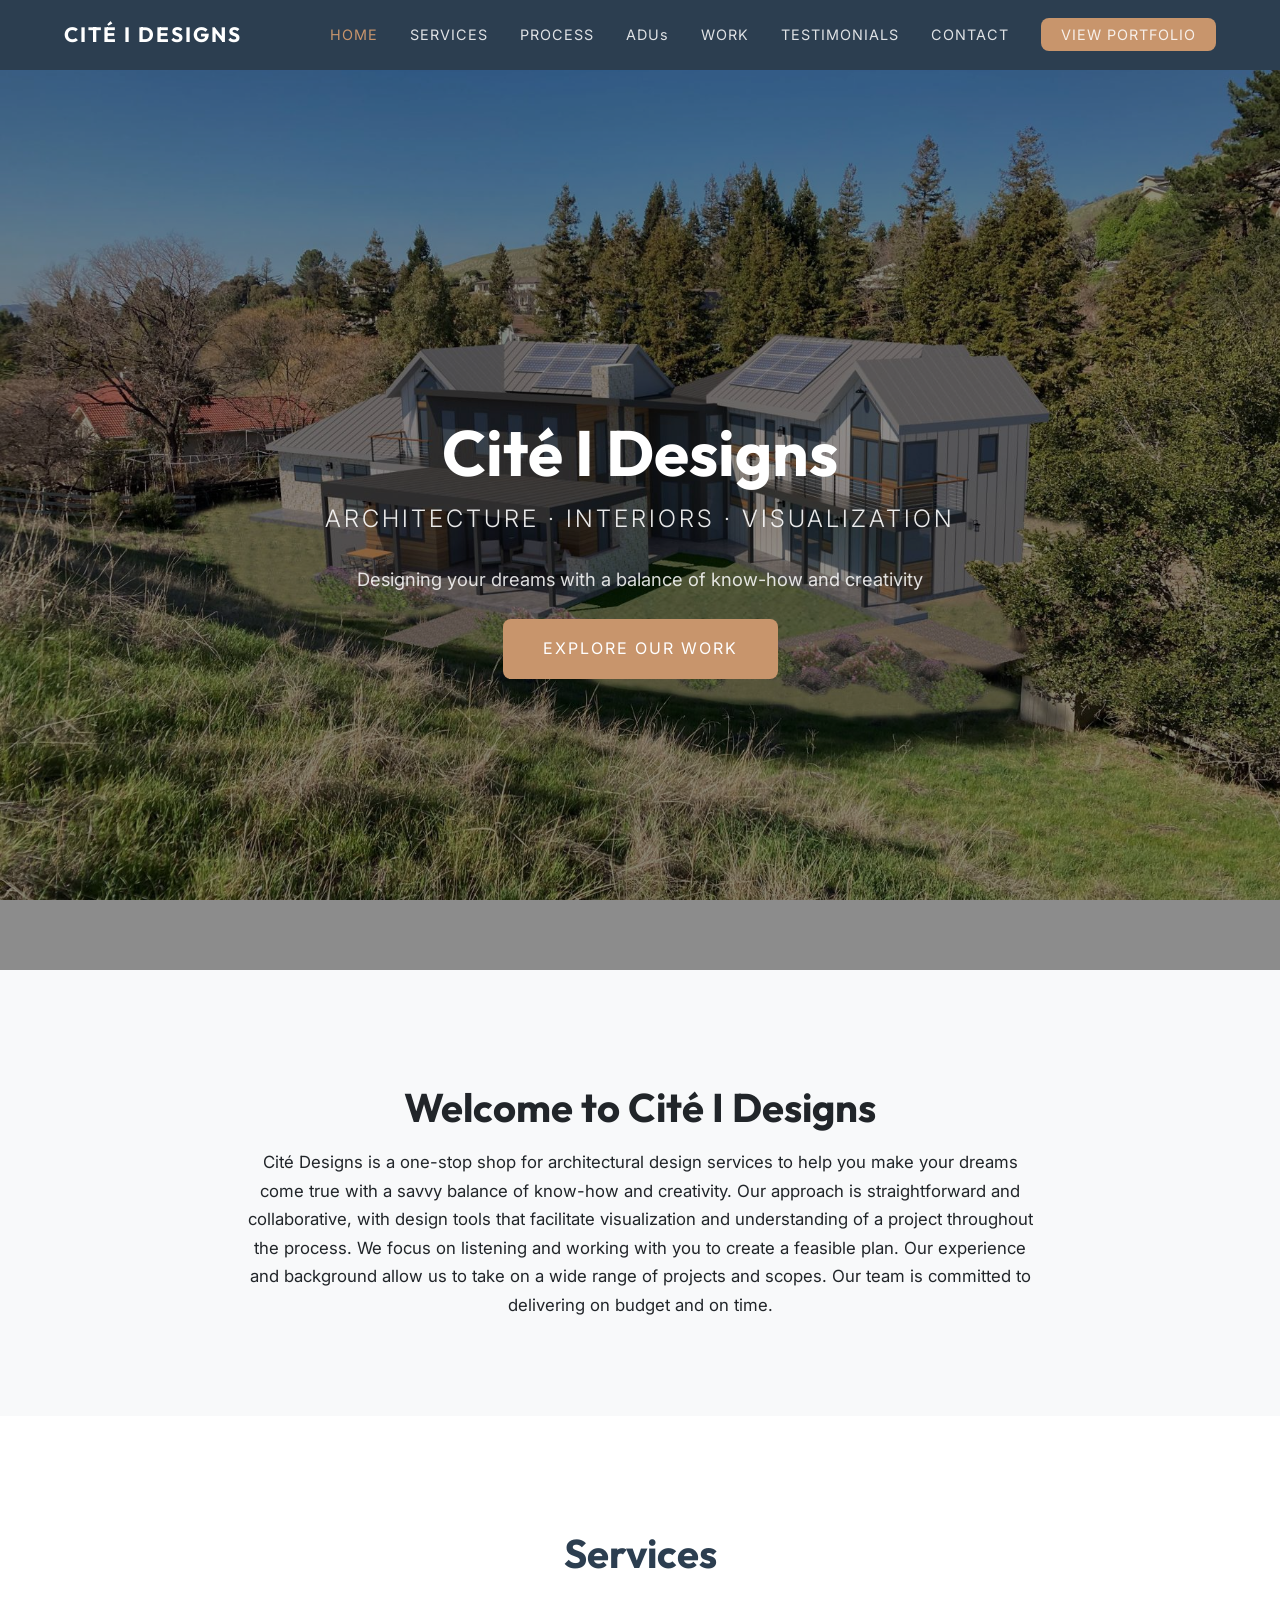
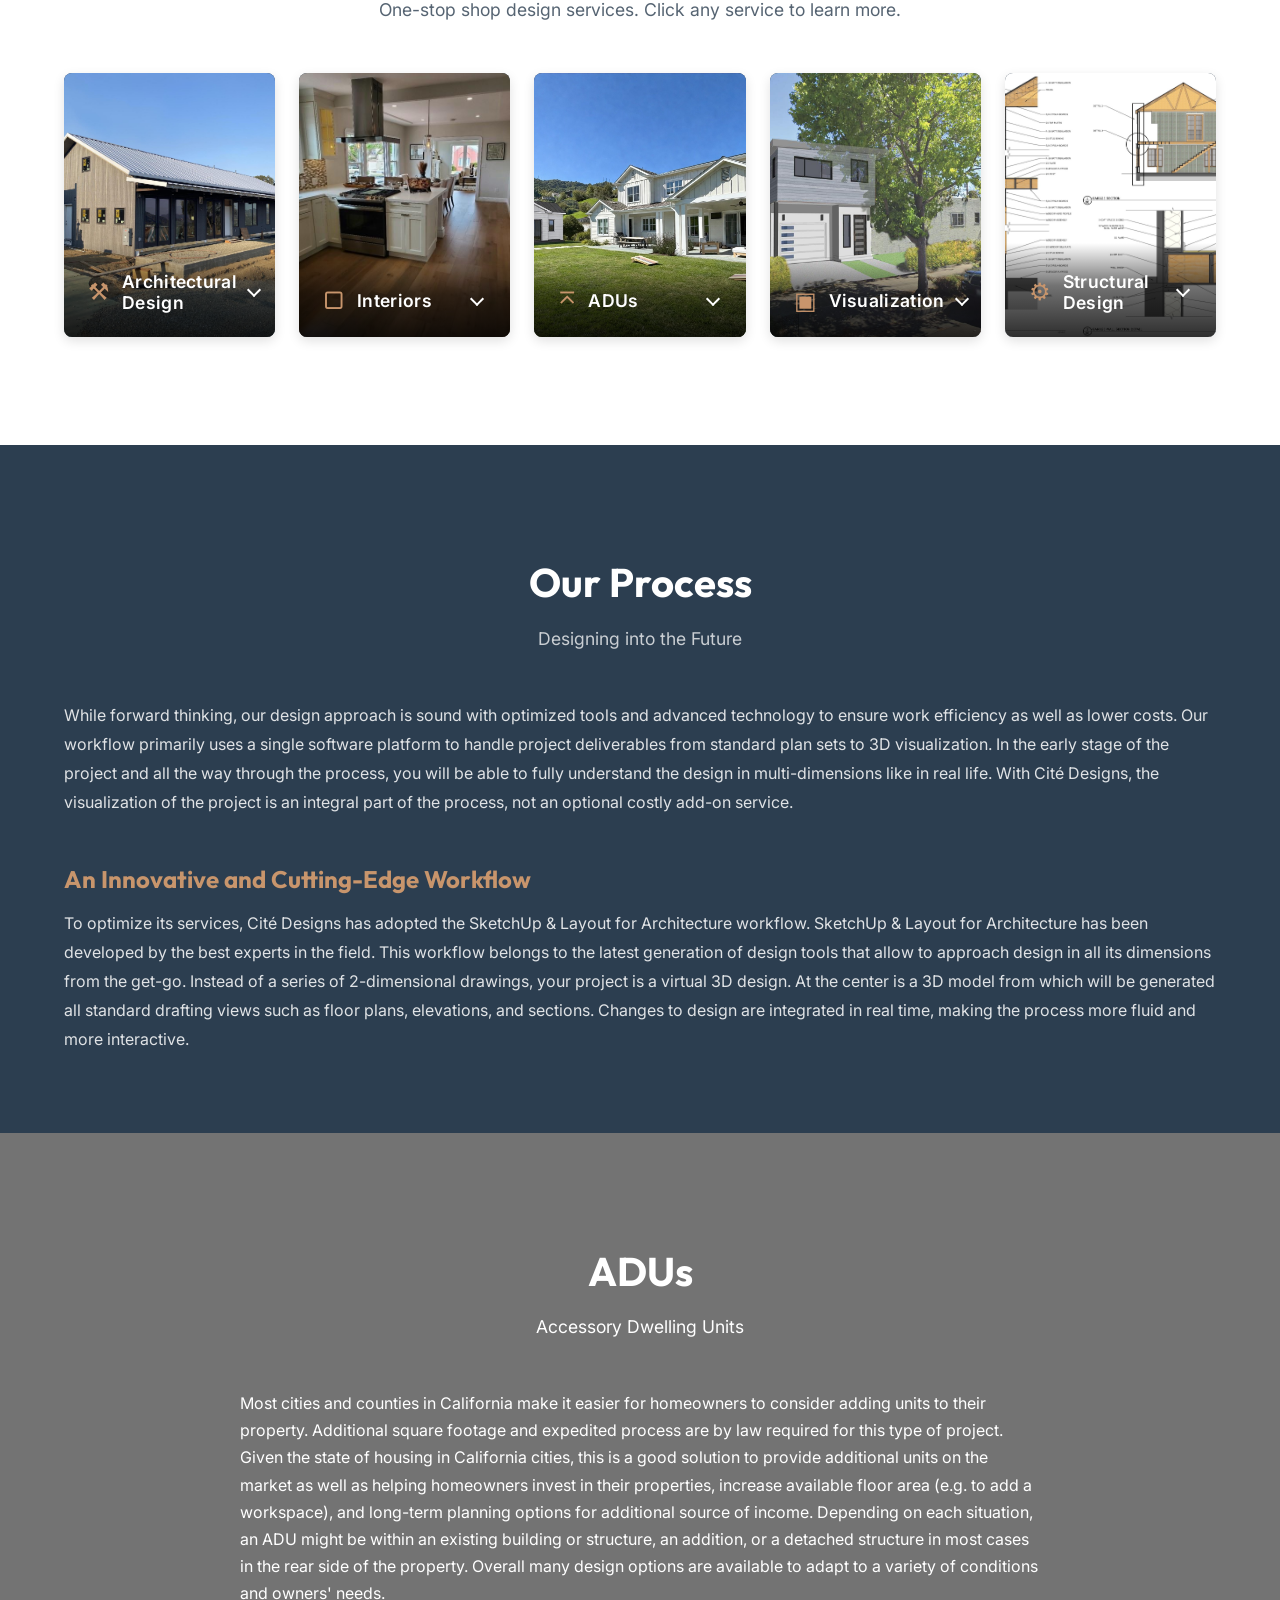
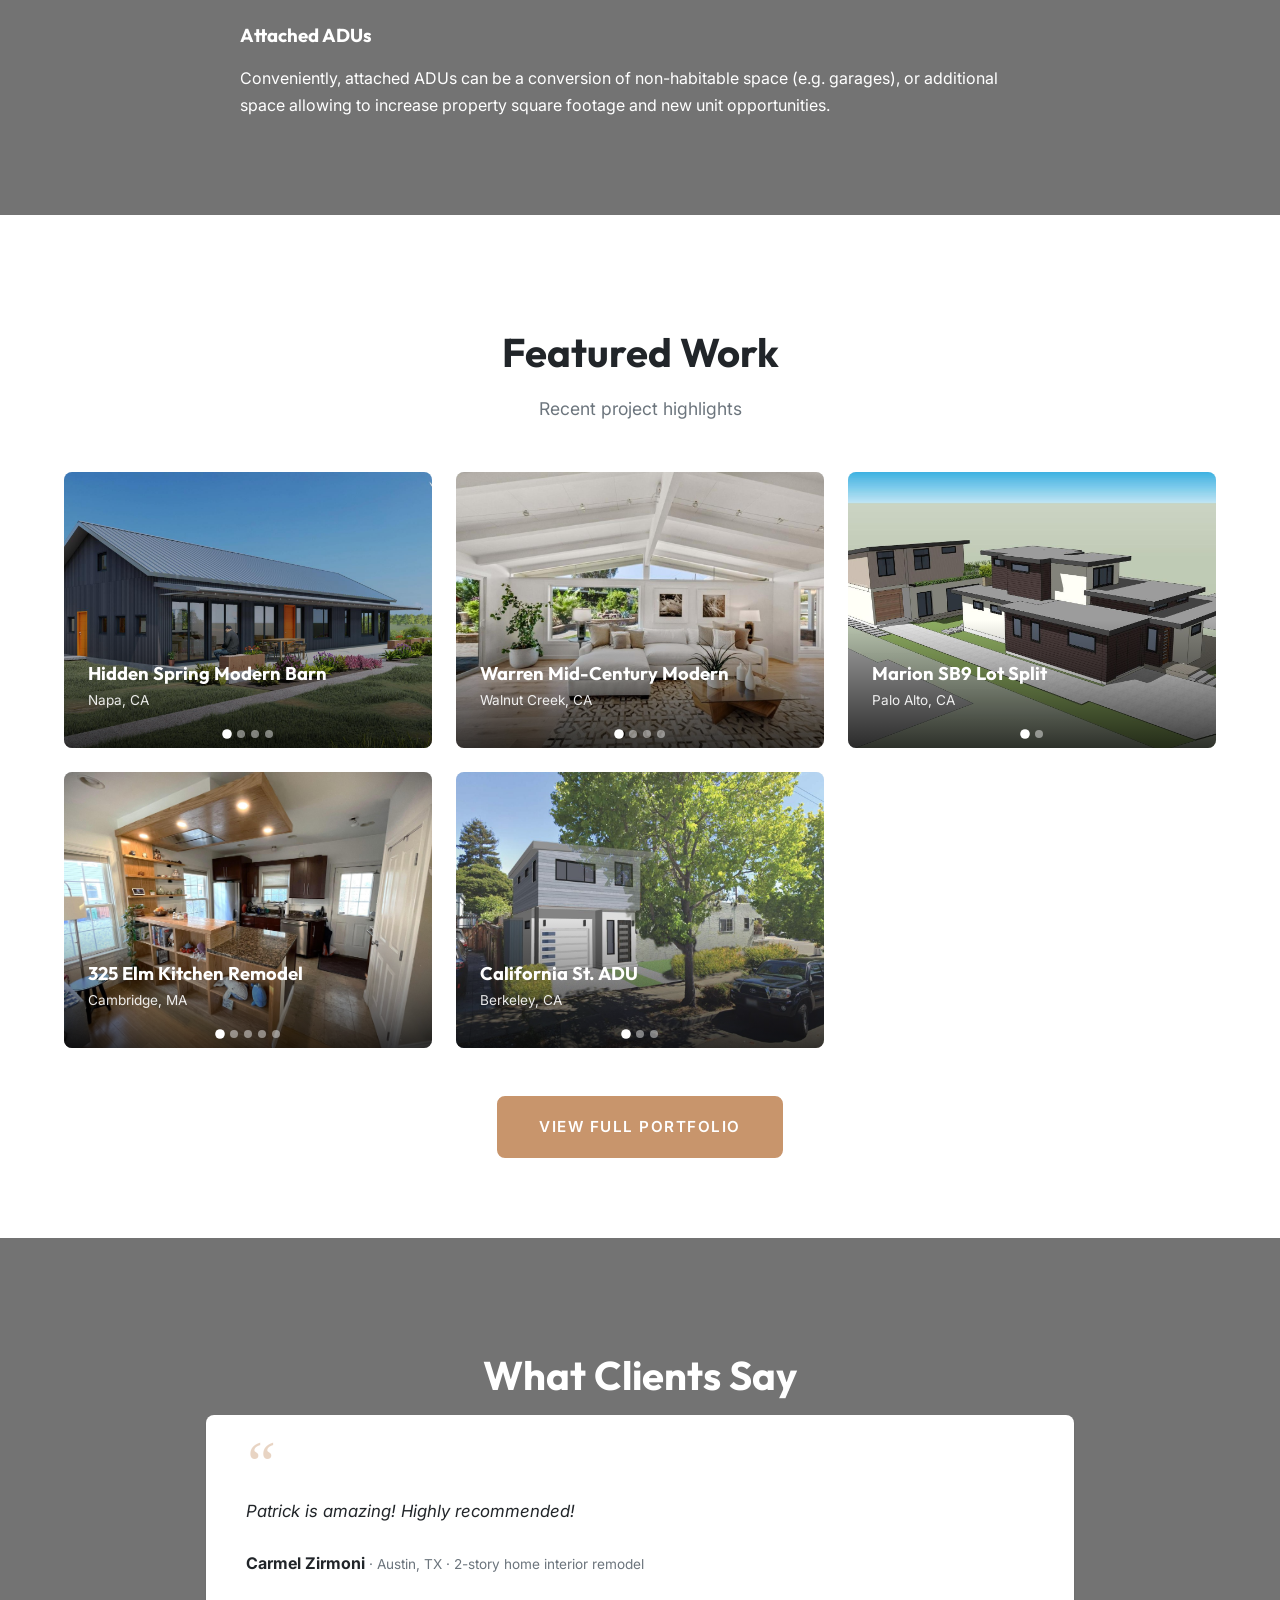
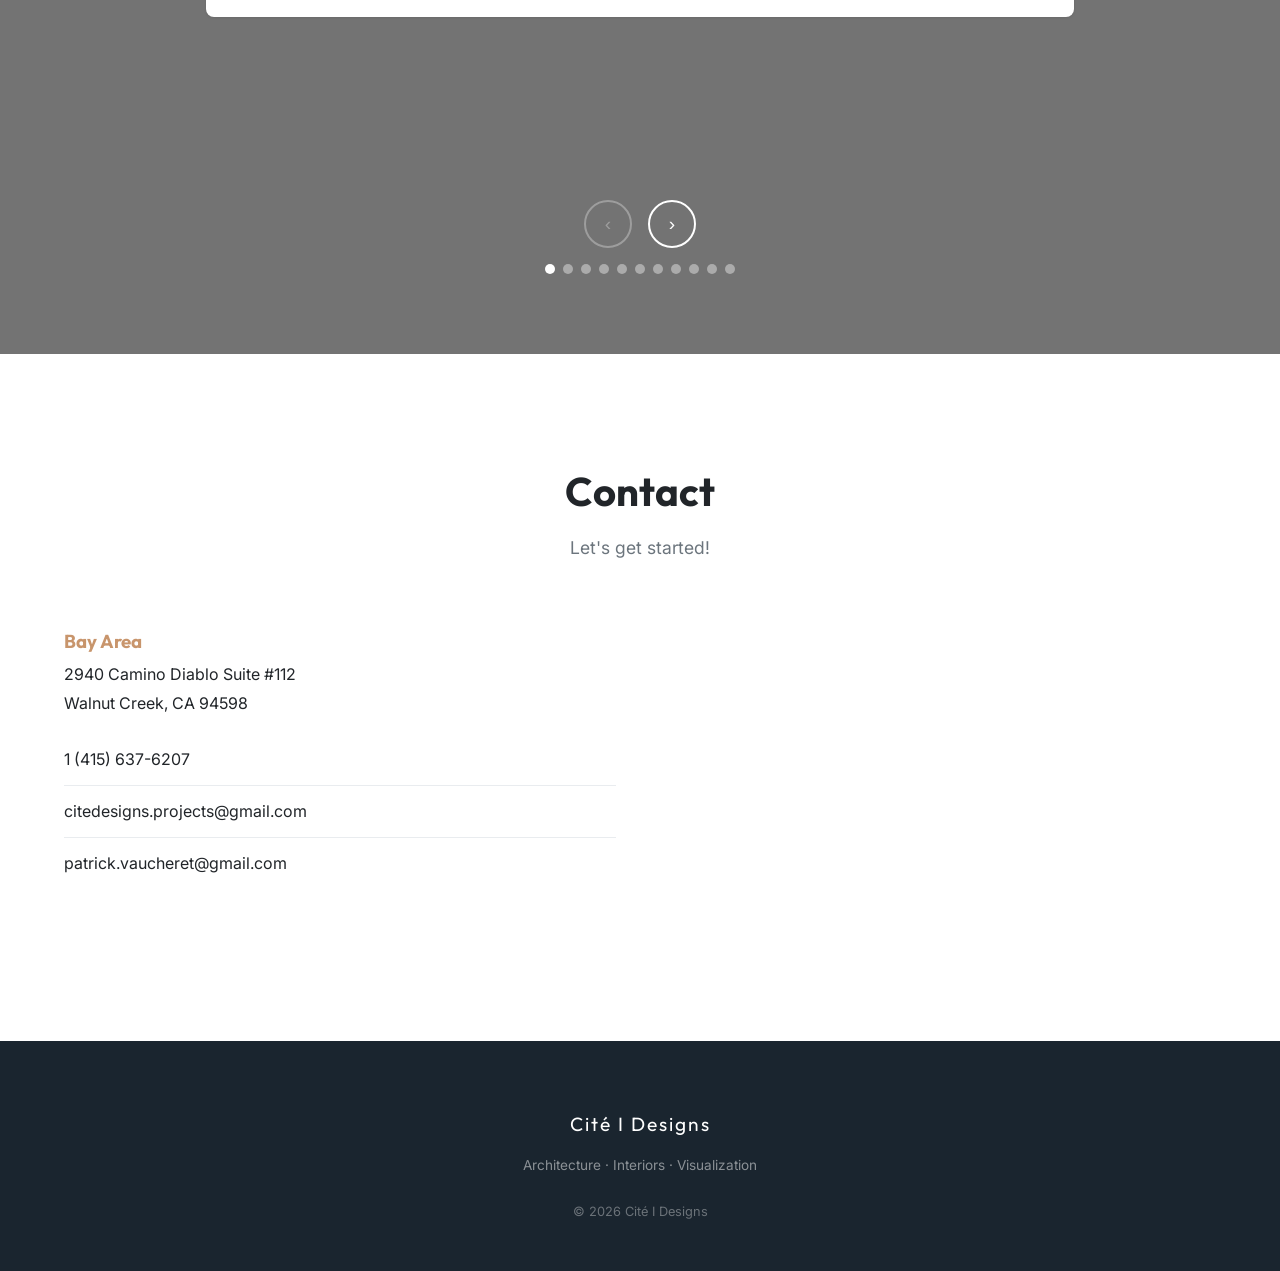
==== index.html @ f8f8448b "Services: remove before-pics from Interiors, click-outside to close, custom vs bespoke" ====
<!DOCTYPE html>
<html lang="en">
<head>
  <meta charset="UTF-8">
  <meta name="viewport" content="width=device-width, initial-scale=1.0">
  <title>Cité I Designs | Architecture - Interiors - Visualization | Bay Area</title>
  <meta name="description" content="Cité I Designs offers architecture, interior design, and 3D visualization for homes and ADUs across the Bay Area. Collaborative design, permit-ready drawings, based in Walnut Creek, CA.">
  <link rel="canonical" href="https://cite-designs.com/">
  <link rel="icon" type="image/x-icon" href="favicon.ico">
  <link rel="icon" type="image/png" sizes="256x256" href="images/favicon.png">
  <link rel="apple-touch-icon" sizes="180x180" href="images/apple-touch-icon.png">

  <meta name="robots" content="index, follow">
  <meta name="author" content="Cité I Designs">

  <meta property="og:site_name" content="Cité I Designs">
  <meta property="og:title" content="Cité I Designs | Architecture - Interiors - Visualization | Bay Area">
  <meta property="og:description" content="Architecture, interiors, and visualization for the Bay Area. Designing your dreams with a balance of know-how and creativity.">
  <meta property="og:type" content="website">
  <meta property="og:url" content="https://cite-designs.com/">
  <meta property="og:image" content="https://cite-designs.com/images/hero-home.jpg">
  <meta property="og:image:alt" content="Modern residential architecture project by Cité I Designs">
  <meta property="og:locale" content="en_US">

  <meta name="twitter:card" content="summary_large_image">
  <meta name="twitter:title" content="Cité I Designs | Architecture - Interiors - Visualization | Bay Area">
  <meta name="twitter:description" content="Architecture, interiors, and visualization for the Bay Area. Collaborative design, permit-ready drawings, based in Walnut Creek, CA.">
  <meta name="twitter:image" content="https://cite-designs.com/images/hero-home.jpg">

  <link rel="preconnect" href="https://fonts.googleapis.com">
  <link rel="preconnect" href="https://fonts.gstatic.com" crossorigin>
  <link href="https://fonts.googleapis.com/css2?family=Inter:wght@400;500;600&family=Outfit:wght@400;500;600;700&display=swap" rel="stylesheet">
  <link rel="stylesheet" href="css/style.css?v=20260406b">

  <script type="application/ld+json">
  {
    "@context": "https://schema.org",
    "@type": "ProfessionalService",
    "name": "Cité I Designs",
    "alternateName": "Cite I Designs",
    "description": "Architecture, interior design, and 3D visualization for residential and commercial clients in the Bay Area. Collaborative design, permit-ready drawings, ADUs, and remodels.",
    "url": "https://cite-designs.com/",
    "image": "https://cite-designs.com/images/hero-home.jpg",
    "logo": "https://cite-designs.com/images/favicon.png",
    "address": {
      "@type": "PostalAddress",
      "streetAddress": "2940 Camino Diablo Suite #112",
      "addressLocality": "Walnut Creek",
      "addressRegion": "CA",
      "postalCode": "94598",
      "addressCountry": "US"
    },
    "telephone": "+14156376207",
    "email": "citedesigns.projects@gmail.com",
    "areaServed": [
      { "@type": "City", "name": "Walnut Creek" },
      { "@type": "City", "name": "Lafayette" },
      { "@type": "City", "name": "Orinda" },
      { "@type": "City", "name": "Berkeley" },
      { "@type": "City", "name": "Oakland" },
      { "@type": "City", "name": "San Francisco" },
      { "@type": "AdministrativeArea", "name": "San Francisco Bay Area" }
    ],
    "serviceType": [
      "Architectural Design",
      "Interior Design",
      "3D Visualization",
      "ADU Design",
      "Residential Remodels"
    ]
  }
  </script>
</head>
<body>
  <nav class="navbar" aria-label="Primary navigation">
    <div class="container">
      <a class="nav-brand" href="#">CITÉ I DESIGNS</a>
      <button type="button" class="nav-toggle" aria-expanded="false" aria-label="Toggle navigation">
        <span aria-hidden="true"></span>
      </button>
      <ul class="nav-links">
        <li><a href="#hero">Home</a></li>
        <li><a href="#services">Services</a></li>
        <li><a href="#process">Process</a></li>
        <li><a href="#adus">ADU<span class="lowercase-s">s</span></a></li>
        <li><a href="#work">Work</a></li>
        <li><a href="#testimonials">Testimonials</a></li>
        <li><a href="#contact">Contact</a></li>
        <li class="nav-cta-wrap"><a class="nav-cta" href="work.html">View Portfolio</a></li>
      </ul>
    </div>
  </nav>

  <main>
    <section id="hero" class="hero" style="background-image: url('images/hero-home.jpg');" aria-labelledby="hero-heading">
      <div class="hero-inner">
        <h1 id="hero-heading">Cité I Designs</h1>
        <p class="hero-subtitle">Architecture &middot; Interiors &middot; Visualization</p>
        <p class="hero-tagline">Designing your dreams with a balance of know-how and creativity</p>
        <a class="hero-cta" href="work.html">Explore Our Work</a>
      </div>
    </section>

    <section id="about" class="section about" aria-labelledby="about-heading">
      <div class="container">
        <h2 id="about-heading">Welcome to Cité I Designs</h2>
        <div class="about-content">
          <p>Cité Designs is a one-stop shop for architectural design services to help you make your dreams come true with a savvy balance of know-how and creativity. Our approach is straightforward and collaborative, with design tools that facilitate visualization and understanding of a project throughout the process. We focus on listening and working with you to create a feasible plan. Our experience and background allow us to take on a wide range of projects and scopes. Our team is committed to delivering on budget and on time.</p>
        </div>
      </div>
    </section>

    <section id="services" class="section services" aria-labelledby="services-heading">
      <div class="container">
        <h2 id="services-heading">Services</h2>
        <p class="section-subtitle">One-stop shop design services. Click any service to learn more.</p>
        <div class="services-grid">

          <button class="service-card" type="button" aria-expanded="false" aria-controls="svc-panel-architecture" data-service="architecture" data-images='["images/work/hidden-spring/1.jpg","images/work/hidden-spring/2.jpg","images/work/hidden-spring/3.jpg","images/work/hidden-spring/4.jpg","images/work/marion-sb9/1.jpg","images/work/marion-sb9/2.jpg","images/work/warren/1.jpg","images/work/warren/2.jpg"]' data-alt="Architectural design project photo">
            <div class="service-card-images" aria-hidden="true"></div>
            <div class="service-card-overlay">
              <span class="service-icon" aria-hidden="true">&#9874;</span>
              <h3>Architectural Design</h3>
              <span class="service-card-chevron" aria-hidden="true"></span>
            </div>
          </button>

          <button class="service-card" type="button" aria-expanded="false" aria-controls="svc-panel-interiors" data-service="interiors" data-images='["images/work/interiors/1.jpg","images/work/interiors/2.jpg","images/work/interiors/3.jpg","images/work/interiors/4.jpg","images/work/elm-kitchen/1.jpg","images/work/elm-kitchen/3.jpg","images/work/elm-kitchen/5.jpg","images/work/kitchen-remodel/1.jpg","images/work/kitchen-remodel/2.jpg","images/work/kitchen-remodel/3.jpg"]' data-alt="Interior design project photo">
            <div class="service-card-images" aria-hidden="true"></div>
            <div class="service-card-overlay">
              <span class="service-icon" aria-hidden="true">&#9634;</span>
              <h3>Interiors</h3>
              <span class="service-card-chevron" aria-hidden="true"></span>
            </div>
          </button>

          <button class="service-card" type="button" aria-expanded="false" aria-controls="svc-panel-adus" data-service="adus" data-images='["images/work/california-adu/1.jpg","images/work/california-adu/2.jpg","images/work/california-adu/3.jpg","images/services/adus/1.jpg","images/services/adus/2.jpg","images/services/adus/3.jpg"]' data-alt="ADU project photo">
            <div class="service-card-images" aria-hidden="true"></div>
            <div class="service-card-overlay">
              <span class="service-icon" aria-hidden="true">&#8965;</span>
              <h3>ADUs</h3>
              <span class="service-card-chevron" aria-hidden="true"></span>
            </div>
          </button>

          <button class="service-card" type="button" aria-expanded="false" aria-controls="svc-panel-visualization" data-service="visualization" data-images='["images/services/visualization/1.jpg","images/services/visualization/2.jpg","images/services/visualization/3.jpg","images/work/hidden-spring/1.jpg","images/work/marion-sb9/1.jpg","images/work/warren/1.jpg","images/work/california-adu/1.jpg"]' data-alt="3D rendering of an architectural project">
            <div class="service-card-images" aria-hidden="true"></div>
            <div class="service-card-overlay">
              <span class="service-icon" aria-hidden="true">&#9635;</span>
              <h3>Visualization</h3>
              <span class="service-card-chevron" aria-hidden="true"></span>
            </div>
          </button>

          <button class="service-card" type="button" aria-expanded="false" aria-controls="svc-panel-structural" data-service="structural" data-images='["images/services/structural/1.jpg","images/services/structural/2.jpg","images/services/structural/3.jpg","images/services/structural/4.jpg","images/services/structural/5.jpg","images/services/structural/6.jpg","images/services/structural/7.jpg"]' data-alt="Structural design detail">
            <div class="service-card-images" aria-hidden="true"></div>
            <div class="service-card-overlay">
              <span class="service-icon" aria-hidden="true">&#9881;</span>
              <h3>Structural Design</h3>
              <span class="service-card-chevron" aria-hidden="true"></span>
            </div>
          </button>

        </div>

        <div class="service-panels">
          <div id="svc-panel-architecture" class="service-panel" hidden>
            <p>Full-service architectural design for new construction, additions, remodels, and ADUs (accessory dwelling units). We take projects from the first concept sketches through permit-ready construction drawings, working closely with structural engineers and systems consultants along the way so the design you love is also the design that gets built.</p>
            <ul>
              <li>Specializing in residential single-family, multi-family, and ADUs</li>
              <li>Custom designs tailored to your site, lifestyle, and budget</li>
              <li>Additions, remodels, and whole-house reconfigurations</li>
              <li>Consultations and concept studies</li>
              <li>Schematic design, construction drawings, and building permit applications</li>
              <li>Integrated 3D modeling and visualization</li>
              <li>Collaboration with structural engineers and contractors throughout the process</li>
            </ul>
          </div>
          <div id="svc-panel-interiors" class="service-panel" hidden>
            <p>Interior design and remodel services that rethink how you live in your space. Kitchen and bath remodels, full-floor reconfigurations, and everything in between. We focus on flow, light, and material palettes that feel timeless and age well.</p>
            <ul>
              <li>Kitchen and bath remodels</li>
              <li>Whole-interior reconfigurations and finishes</li>
              <li>Lighting, millwork, and custom built-ins</li>
              <li>MEP coordination (mechanical, electrical, plumbing)</li>
              <li>3D visualization of interior spaces before construction</li>
            </ul>
          </div>
          <div id="svc-panel-adus" class="service-panel" hidden>
            <p>California's housing laws have made ADUs easier than ever to permit and build. We handle attached, detached, and garage conversion ADUs, from feasibility study through building permit, with designs tuned to your lot, your budget, and how you plan to use the space.</p>
            <ul>
              <li>Attached, detached, and junior ADUs (JADUs)</li>
              <li>Garage and accessory structure conversions</li>
              <li>Zoning analysis and expedited permit pathways</li>
              <li>Designs optimized for rental income or multigenerational use</li>
              <li>Coordination with local jurisdictions across the Bay Area</li>
            </ul>
          </div>
          <div id="svc-panel-visualization" class="service-panel" hidden>
            <p>Visualization isn't a costly add-on at Cit&eacute; Designs. It's baked into how we work. Using SketchUp and Layout, we build your project as a 3D model from day one, so you can walk through your home and see every material and sightline before the first wall goes up.</p>
            <ul>
              <li>Photorealistic exterior and interior renderings</li>
              <li>Walkthroughs and animations for presentations</li>
              <li>Real-time design changes reflected across all views</li>
              <li>Material, lighting, and furniture studies</li>
              <li>Shared 3D models for contractors and engineers</li>
            </ul>
          </div>
          <div id="svc-panel-structural" class="service-panel" hidden>
            <p>Structural design that keeps your project buildable, code compliant, and on budget. We integrate framing, foundations, and lateral systems into the design from the earliest concept sketches, and work closely with licensed structural engineers so permit review and construction go smoothly.</p>
            <ul>
              <li>Structural engineering coordination</li>
              <li>Mechanical, electrical, and plumbing (MEP) integration</li>
              <li>Title 24 and energy-compliance strategy</li>
              <li>Civil and site engineering for grading/drainage</li>
              <li>Coordination with geotechnical and fire-protection consultants</li>
            </ul>
          </div>
        </div>
      </div>
    </section>

    <section id="process" class="section process" aria-labelledby="process-heading">
      <div class="container">
        <h2 id="process-heading">Our Process</h2>
        <p class="section-subtitle" style="color: rgba(255,255,255,0.75);">Designing into the Future</p>
        <div class="process-block">
          <p>While forward thinking, our design approach is sound with optimized tools and advanced technology to ensure work efficiency as well as lower costs. Our workflow primarily uses a single software platform to handle project deliverables from standard plan sets to 3D visualization. In the early stage of the project and all the way through the process, you will be able to fully understand the design in multi-dimensions like in real life. With Cité Designs, the visualization of the project is an integral part of the process, not an optional costly add-on service.</p>
        </div>
        <div class="process-block">
          <h3>An Innovative and Cutting-Edge Workflow</h3>
          <p>To optimize its services, Cité Designs has adopted the SketchUp &amp; Layout for Architecture workflow. SketchUp &amp; Layout for Architecture has been developed by the best experts in the field. This workflow belongs to the latest generation of design tools that allow to approach design in all its dimensions from the get-go. Instead of a series of 2-dimensional drawings, your project is a virtual 3D design. At the center is a 3D model from which will be generated all standard drafting views such as floor plans, elevations, and sections. Changes to design are integrated in real time, making the process more fluid and more interactive.</p>
        </div>
      </div>
    </section>

    <section id="adus" class="section adus" aria-labelledby="adus-heading">
      <div class="container">
        <h2 id="adus-heading">ADUs</h2>
        <p class="section-subtitle">Accessory Dwelling Units</p>
        <div class="adus-content">
          <p>Most cities and counties in California make it easier for homeowners to consider adding units to their property. Additional square footage and expedited process are by law required for this type of project. Given the state of housing in California cities, this is a good solution to provide additional units on the market as well as helping homeowners invest in their properties, increase available floor area (e.g. to add a workspace), and long-term planning options for additional source of income. Depending on each situation, an ADU might be within an existing building or structure, an addition, or a detached structure in most cases in the rear side of the property. Overall many design options are available to adapt to a variety of conditions and owners' needs.</p>
          <h3>Attached ADUs</h3>
          <p>Conveniently, attached ADUs can be a conversion of non-habitable space (e.g. garages), or additional space allowing to increase property square footage and new unit opportunities.</p>
        </div>
      </div>
    </section>

    <section id="work" class="section featured-work" aria-labelledby="work-heading">
      <div class="container">
        <h2 id="work-heading">Featured Work</h2>
        <p class="section-subtitle">Recent project highlights</p>
        <div class="work-grid">
          <div class="work-card" role="group" aria-roledescription="carousel" aria-label="Hidden Spring Modern Barn photos">
            <div class="work-card-images">
              <div class="work-card-image active"><img src="images/work/hidden-spring/1.jpg" alt="Hidden Spring Modern Barn exterior in Napa, photo 1" loading="lazy" width="800" height="600"></div>
              <div class="work-card-image"><img src="images/work/hidden-spring/2.jpg" alt="Hidden Spring Modern Barn exterior in Napa, photo 2" loading="lazy" width="800" height="600"></div>
              <div class="work-card-image"><img src="images/work/hidden-spring/3.jpg" alt="Hidden Spring Modern Barn exterior in Napa, photo 3" loading="lazy" width="800" height="600"></div>
              <div class="work-card-image"><img src="images/work/hidden-spring/4.jpg" alt="Hidden Spring Modern Barn in Napa, photo 4" loading="lazy" width="800" height="600"></div>
            </div>
            <button class="work-card-arrow prev" type="button" aria-label="Previous image">&#8249;</button>
            <button class="work-card-arrow next" type="button" aria-label="Next image">&#8250;</button>
            <div class="work-card-dots" role="tablist">
              <button class="work-card-dot active" type="button" aria-label="Image 1 of 4"></button>
              <button class="work-card-dot" type="button" aria-label="Image 2 of 4"></button>
              <button class="work-card-dot" type="button" aria-label="Image 3 of 4"></button>
              <button class="work-card-dot" type="button" aria-label="Image 4 of 4"></button>
            </div>
            <div class="work-card-overlay">
              <h3>Hidden Spring Modern Barn</h3>
              <p>Napa, CA</p>
            </div>
          </div>
          <div class="work-card" role="group" aria-roledescription="carousel" aria-label="Warren Mid-Century Modern photos">
            <div class="work-card-images">
              <div class="work-card-image active"><img src="images/work/warren/1.jpg" alt="Warren Mid-Century Modern remodel in Walnut Creek, photo 1" loading="lazy" width="800" height="600"></div>
              <div class="work-card-image"><img src="images/work/warren/2.jpg" alt="Warren Mid-Century Modern remodel in Walnut Creek, photo 2" loading="lazy" width="800" height="600"></div>
              <div class="work-card-image"><img src="images/work/warren/3.jpg" alt="Warren Mid-Century Modern remodel in Walnut Creek, photo 3" loading="lazy" width="800" height="600"></div>
              <div class="work-card-image"><img src="images/work/warren/4.jpg" alt="Warren Mid-Century Modern remodel in Walnut Creek, photo 4" loading="lazy" width="800" height="600"></div>
            </div>
            <button class="work-card-arrow prev" type="button" aria-label="Previous image">&#8249;</button>
            <button class="work-card-arrow next" type="button" aria-label="Next image">&#8250;</button>
            <div class="work-card-dots" role="tablist">
              <button class="work-card-dot active" type="button" aria-label="Image 1 of 4"></button>
              <button class="work-card-dot" type="button" aria-label="Image 2 of 4"></button>
              <button class="work-card-dot" type="button" aria-label="Image 3 of 4"></button>
              <button class="work-card-dot" type="button" aria-label="Image 4 of 4"></button>
            </div>
            <div class="work-card-overlay">
              <h3>Warren Mid-Century Modern</h3>
              <p>Walnut Creek, CA</p>
            </div>
          </div>
          <div class="work-card" role="group" aria-roledescription="carousel" aria-label="Marion SB9 Lot Split photos">
            <div class="work-card-images">
              <div class="work-card-image active"><img src="images/work/marion-sb9/1.jpg" alt="Marion SB9 Lot Split houses in Palo Alto, photo 1" loading="lazy" width="800" height="600"></div>
              <div class="work-card-image"><img src="images/work/marion-sb9/2.jpg" alt="Marion SB9 Lot Split houses in Palo Alto, photo 2" loading="lazy" width="800" height="600"></div>
            </div>
            <button class="work-card-arrow prev" type="button" aria-label="Previous image">&#8249;</button>
            <button class="work-card-arrow next" type="button" aria-label="Next image">&#8250;</button>
            <div class="work-card-dots" role="tablist">
              <button class="work-card-dot active" type="button" aria-label="Image 1 of 2"></button>
              <button class="work-card-dot" type="button" aria-label="Image 2 of 2"></button>
            </div>
            <div class="work-card-overlay">
              <h3>Marion SB9 Lot Split</h3>
              <p>Palo Alto, CA</p>
            </div>
          </div>
          <div class="work-card" role="group" aria-roledescription="carousel" aria-label="325 Elm Kitchen Remodel photos">
            <div class="work-card-images">
              <div class="work-card-image active"><img src="images/work/elm-kitchen/1.jpg" alt="325 Elm Kitchen Remodel in Cambridge, photo 1" loading="lazy" width="800" height="600"></div>
              <div class="work-card-image"><img src="images/work/elm-kitchen/2.jpg" alt="325 Elm Kitchen Remodel in Cambridge, photo 2" loading="lazy" width="800" height="600"></div>
              <div class="work-card-image"><img src="images/work/elm-kitchen/3.jpg" alt="325 Elm Kitchen Remodel in Cambridge, photo 3" loading="lazy" width="800" height="600"></div>
              <div class="work-card-image"><img src="images/work/elm-kitchen/4.jpg" alt="325 Elm Kitchen Remodel in Cambridge, photo 4" loading="lazy" width="800" height="600"></div>
              <div class="work-card-image"><img src="images/work/elm-kitchen/5.jpg" alt="325 Elm Kitchen Remodel in Cambridge, photo 5" loading="lazy" width="800" height="600"></div>
            </div>
            <button class="work-card-arrow prev" type="button" aria-label="Previous image">&#8249;</button>
            <button class="work-card-arrow next" type="button" aria-label="Next image">&#8250;</button>
            <div class="work-card-dots" role="tablist">
              <button class="work-card-dot active" type="button" aria-label="Image 1 of 5"></button>
              <button class="work-card-dot" type="button" aria-label="Image 2 of 5"></button>
              <button class="work-card-dot" type="button" aria-label="Image 3 of 5"></button>
              <button class="work-card-dot" type="button" aria-label="Image 4 of 5"></button>
              <button class="work-card-dot" type="button" aria-label="Image 5 of 5"></button>
            </div>
            <div class="work-card-overlay">
              <h3>325 Elm Kitchen Remodel</h3>
              <p>Cambridge, MA</p>
            </div>
          </div>
          <div class="work-card" role="group" aria-roledescription="carousel" aria-label="California St. ADU photos">
            <div class="work-card-images">
              <div class="work-card-image active"><img src="images/work/california-adu/1.jpg" alt="California St. ADU in Berkeley, photo 1" loading="lazy" width="800" height="600"></div>
              <div class="work-card-image"><img src="images/work/california-adu/2.jpg" alt="California St. ADU in Berkeley, photo 2" loading="lazy" width="800" height="600"></div>
              <div class="work-card-image"><img src="images/work/california-adu/3.jpg" alt="California St. ADU in Berkeley, photo 3" loading="lazy" width="800" height="600"></div>
            </div>
            <button class="work-card-arrow prev" type="button" aria-label="Previous image">&#8249;</button>
            <button class="work-card-arrow next" type="button" aria-label="Next image">&#8250;</button>
            <div class="work-card-dots" role="tablist">
              <button class="work-card-dot active" type="button" aria-label="Image 1 of 3"></button>
              <button class="work-card-dot" type="button" aria-label="Image 2 of 3"></button>
              <button class="work-card-dot" type="button" aria-label="Image 3 of 3"></button>
            </div>
            <div class="work-card-overlay">
              <h3>California St. ADU</h3>
              <p>Berkeley, CA</p>
            </div>
          </div>
        </div>
        <div class="work-cta">
          <a class="btn btn-primary" href="work.html">View Full Portfolio</a>
        </div>
      </div>
    </section>

    <section id="testimonials" class="section testimonials" aria-labelledby="testimonials-heading">
      <div class="container">
        <h2 id="testimonials-heading">What Clients Say</h2>
        <div class="testimonial-carousel" role="region" aria-roledescription="carousel" aria-label="Client testimonials">
          <div class="testimonial-track">
            <div class="testimonial-slide">
              <div class="testimonial-card">
                <blockquote><p>Patrick is amazing! Highly recommended!</p></blockquote>
                <footer><strong>Carmel Zirmoni</strong> <span class="client-project">&middot; Austin, TX &middot; 2-story home interior remodel</span></footer>
              </div>
            </div>
            <div class="testimonial-slide">
              <div class="testimonial-card">
                <blockquote><p>Patrick was very easy to work with and he had great knowledge of construction design. I needed someone who understood framing, and how to properly layout a section cut for construction documents &mdash; not just a draftsman that could make an elevation look pretty. His rendering abilities are great as well though! I had a great experience.</p></blockquote>
                <footer><strong>Kristin McDermott, Architect</strong> <span class="client-project">&middot; Austin, TX &middot; 2-story home addition</span></footer>
              </div>
            </div>
            <div class="testimonial-slide">
              <div class="testimonial-card">
                <blockquote><p>Patrick is a very talented and professional architect. He asked great questions to help us understand what style we wanted and quickly created a bunch of design options to help us explore different directions for our remodel. He kept on schedule but was also very patient with us when we needed to take time to make decisions. I highly recommend Patrick.</p></blockquote>
                <footer><strong>Arthur and Amy Coulston</strong> <span class="client-project">&middot; Big Basin, CA &middot; 2-story modern farmhouse remodel</span></footer>
              </div>
            </div>
            <div class="testimonial-slide">
              <div class="testimonial-card">
                <blockquote><p>Patrick is responsive and did a very professional job. Great work on design input and getting the Building Permit approved in a few months.</p></blockquote>
                <footer><strong>Karl Ulrich</strong> <span class="client-project">&middot; Napa, CA &middot; Custom modern barn style house</span></footer>
              </div>
            </div>
            <div class="testimonial-slide">
              <div class="testimonial-card">
                <blockquote><p>Patrick is an amazing and talented architect, and I highly recommend working with him. He suggested I move the staircase to a different part of the house, which would free up space in the kitchen. That has been the biggest game changer for the house so far. He worked diligently on the plans and anytime I needed a revision, he was patient and willing with my requests. Overall, Patrick is patient, creative, thorough, detail-oriented, responsive, and very knowledgeable about city permits and laws around the Bay Area.</p></blockquote>
                <footer><strong>Priya</strong> <span class="client-project">&middot; Oakland, CA &middot; 2-story home interior remodel</span></footer>
              </div>
            </div>
            <div class="testimonial-slide">
              <div class="testimonial-card">
                <blockquote><p>It was clear that Patrick understood what we needed and what our goals were. He listened to our ideas, followed our lead, and became a true collaborator on our project. His expertise and problem solving helped us reimagine our floorplan in a more functional way. He's proven more timely, professional, budget-conscious, and cooperative than the architects we've worked with previously. Patrick will guide you through the process from day one.</p></blockquote>
                <footer><strong>Ali and Pete Giese</strong> <span class="client-project">&middot; San Anselmo, CA &middot; 2-story remodel and addition</span></footer>
              </div>
            </div>
            <div class="testimonial-slide">
              <div class="testimonial-card">
                <blockquote><p>Patrick was an excellent designer for my job. His technical skills matched the requirements perfectly and his knowledge of building permit processes really helped me to get approval and move the project forward. I highly recommend Patrick.</p></blockquote>
                <footer><strong>Chris Heumann</strong> <span class="client-project">&middot; Los Altos, CA</span></footer>
              </div>
            </div>
            <div class="testimonial-slide">
              <div class="testimonial-card">
                <blockquote><p>Great job, super honest and loved working with him. I really like the design he came up with for our house remodel.</p></blockquote>
                <footer><strong>Javier Andrade</strong> <span class="client-project">&middot; Exeter, CA</span></footer>
              </div>
            </div>
            <div class="testimonial-slide">
              <div class="testimonial-card">
                <blockquote><p>Awesome work for our second house design together in Eureka Springs! Very professional and easy to work with. I highly recommend.</p></blockquote>
                <footer><strong>Brent Crawford</strong> <span class="client-project">&middot; Hidden Spring, AZ &middot; Mid-century modern custom house</span></footer>
              </div>
            </div>
            <div class="testimonial-slide">
              <div class="testimonial-card">
                <blockquote><p>Excellent work and great person to deal with. Highly recommended.</p></blockquote>
                <footer><strong>Jacob Ohayon</strong> <span class="client-project">&middot; Miami, FL</span></footer>
              </div>
            </div>
            <div class="testimonial-slide">
              <div class="testimonial-card">
                <blockquote><p>Award-Winning Designs in 2019: <a href="http://www.architecturepressrelease.com/second-award-bikeworks-s2ga/" target="_blank" rel="noopener">Bike Works Mixed-use in Half Moon Bay, CA</a> and <a href="http://www.architecturepressrelease.com/second-award-altos-s2ga/" target="_blank" rel="noopener">Altos House in Palo Alto, CA</a> (with S2G)</p></blockquote>
                <footer><strong>Architecture Press Release (APR)</strong></footer>
              </div>
            </div>
          </div>
        </div>
        <div class="testimonial-nav">
          <button class="testimonial-prev" aria-label="Previous testimonial">&lsaquo;</button>
          <button class="testimonial-next" aria-label="Next testimonial">&rsaquo;</button>
        </div>
        <div class="testimonial-dots">
          <button class="testimonial-dot active" aria-label="Testimonial 1" aria-current="true"></button>
          <button class="testimonial-dot" aria-label="Testimonial 2"></button>
          <button class="testimonial-dot" aria-label="Testimonial 3"></button>
          <button class="testimonial-dot" aria-label="Testimonial 4"></button>
          <button class="testimonial-dot" aria-label="Testimonial 5"></button>
          <button class="testimonial-dot" aria-label="Testimonial 6"></button>
          <button class="testimonial-dot" aria-label="Testimonial 7"></button>
          <button class="testimonial-dot" aria-label="Testimonial 8"></button>
          <button class="testimonial-dot" aria-label="Testimonial 9"></button>
          <button class="testimonial-dot" aria-label="Testimonial 10"></button>
          <button class="testimonial-dot" aria-label="Testimonial 11"></button>
        </div>
      </div>
    </section>

    <section id="contact" class="section contact" aria-labelledby="contact-heading">
      <div class="container">
        <h2 id="contact-heading">Contact</h2>
        <p class="section-subtitle">Let's get started!</p>
        <div class="contact-layout">
          <div class="contact-info">
            <h3>Bay Area</h3>
            <address>
              2940 Camino Diablo Suite #112<br>
              Walnut Creek, CA 94598
            </address>
            <ul class="contact-details">
              <li><a href="tel:+14156376207">1 (415) 637-6207</a></li>
              <li><a href="mailto:citedesigns.projects@gmail.com">citedesigns.projects@gmail.com</a></li>
              <li><a href="mailto:patrick.vaucheret@gmail.com">patrick.vaucheret@gmail.com</a></li>
            </ul>
          </div>
          <div class="contact-map">
            <iframe title="Office location map" src="https://maps.google.com/maps?q=2940+Camino+Diablo+Suite+112+Walnut+Creek+CA+94598&amp;z=15&amp;output=embed" width="600" height="450" style="border:0;" allowfullscreen="" loading="lazy" referrerpolicy="no-referrer-when-downgrade"></iframe>
          </div>
        </div>
      </div>
    </section>
  </main>

  <footer class="site-footer">
    <div class="container">
      <p class="footer-brand">Cité I Designs</p>
      <p class="footer-tagline">Architecture &middot; Interiors &middot; Visualization</p>
      <p class="footer-copy">&copy; 2026 Cité I Designs</p>
    </div>
  </footer>

  <div class="lightbox-overlay" aria-hidden="true">
    <button class="lightbox-close" aria-label="Close">&times;</button>
    <img src="" alt="">
  </div>

  <script src="js/main.js?v=20260421"></script>
</body>
</html>
---- css/style.css ----
/* =============================================================================
   Cité I Designs — Architecture Portfolio
   ============================================================================= */

:root {
  --color-charcoal: #2c3e50;
  --color-charcoal-dark: #1a252f;
  --color-white: #ffffff;
  --color-offwhite: #f8f9fa;
  --color-light-gray: #e9ecef;
  --color-ink: #212529;
  --color-ink-muted: #6c757d;
  --color-accent: #c8956c;
  --color-accent-hover: #b07d55;
  --font-heading: "Outfit", -apple-system, sans-serif;
  --font-body: "Inter", -apple-system, BlinkMacSystemFont, "Segoe UI", sans-serif;
  --radius: 8px;
  --shadow-sm: 0 1px 3px rgba(0, 0, 0, 0.08);
  --shadow-md: 0 4px 12px rgba(0, 0, 0, 0.12);
  --shadow-lg: 0 8px 30px rgba(0, 0, 0, 0.15);
  --transition: 0.3s ease;
}

*,
*::before,
*::after {
  box-sizing: border-box;
}

html {
  scroll-behavior: smooth;
}

body {
  margin: 0;
  font-family: var(--font-body);
  color: var(--color-ink);
  line-height: 1.7;
  background: var(--color-white);
}

h1,
h2,
h3,
h4,
h5,
h6 {
  font-family: var(--font-heading);
  font-weight: 700;
  line-height: 1.2;
}

img {
  max-width: 100%;
  height: auto;
  display: block;
}

.container {
  max-width: 1200px;
  margin: 0 auto;
  padding: 0 1.5rem;
}

.section {
  padding: 5rem 0;
}

.section h2 {
  font-size: 2.5rem;
  margin-bottom: 1rem;
  text-align: center;
}

.section-subtitle {
  text-align: center;
  color: var(--color-ink-muted);
  margin-bottom: 3rem;
  font-size: 1.1rem;
}

/* -----------------------------------------------------------------------------
   Navigation
   ----------------------------------------------------------------------------- */

.navbar {
  position: fixed;
  top: 0;
  left: 0;
  z-index: 1000;
  width: 100%;
  height: 70px;
  background: var(--color-charcoal);
  display: flex;
  align-items: center;
  justify-content: space-between;
  padding: 0 1.5rem;
  transition: box-shadow var(--transition);
}

.navbar .container {
  display: flex;
  align-items: center;
  justify-content: space-between;
  width: 100%;
  max-width: 1200px;
  margin: 0 auto;
  padding: 0 1.5rem;
}

.navbar.nav-scrolled {
  box-shadow: var(--shadow-md);
}

.nav-brand {
  color: var(--color-white);
  font-family: var(--font-heading);
  font-size: 1.3rem;
  letter-spacing: 2px;
  text-decoration: none;
  font-weight: 700;
}

.nav-links {
  list-style: none;
  margin: 0;
  padding: 0;
  display: flex;
  align-items: center;
  gap: 2rem;
}

.nav-links a {
  color: rgba(255, 255, 255, 0.85);
  text-decoration: none;
  font-size: 0.9rem;
  text-transform: uppercase;
  letter-spacing: 1px;
  transition: color var(--transition);
}

.nav-links a .lowercase-s {
  text-transform: lowercase;
}

.nav-links a:hover,
.nav-links a.active {
  color: var(--color-accent);
}

.nav-cta {
  background: var(--color-accent);
  color: var(--color-white);
  padding: 0.5rem 1.25rem;
  border-radius: var(--radius);
  font-size: 0.85rem;
  text-transform: uppercase;
  letter-spacing: 1px;
  text-decoration: none;
  transition: background var(--transition), color var(--transition);
}

.nav-cta:hover {
  background: var(--color-accent-hover);
  color: var(--color-white);
}

.nav-toggle {
  display: none;
  width: 44px;
  height: 44px;
  align-items: center;
  justify-content: center;
  background: transparent;
  border: 2px solid rgba(255, 255, 255, 0.35);
  border-radius: var(--radius);
  cursor: pointer;
  color: var(--color-white);
  padding: 0;
}

.nav-toggle span {
  display: block;
  width: 22px;
  height: 2px;
  background: currentColor;
  position: relative;
}

.nav-toggle span::before,
.nav-toggle span::after {
  content: "";
  position: absolute;
  left: 0;
  width: 22px;
  height: 2px;
  background: currentColor;
  transition: transform var(--transition), top var(--transition);
}

.nav-toggle span::before {
  top: -7px;
}

.nav-toggle span::after {
  top: 7px;
}

@media (max-width: 900px) {
  .nav-toggle {
    display: flex;
  }

  .nav-links {
    position: absolute;
    top: 70px;
    left: 0;
    right: 0;
    flex-direction: column;
    align-items: stretch;
    gap: 0;
    background: var(--color-charcoal-dark);
    max-height: 0;
    overflow: hidden;
    opacity: 0;
    visibility: hidden;
    transition: max-height 0.35s ease, opacity 0.35s ease, visibility 0.35s ease;
    box-shadow: var(--shadow-lg);
  }

  .nav-links.nav-open {
    max-height: 400px;
    opacity: 1;
    visibility: visible;
  }

  .nav-links li {
    border-bottom: 1px solid rgba(255, 255, 255, 0.08);
  }

  .nav-links a {
    display: block;
    padding: 1rem 1.5rem;
  }

  .nav-links .nav-cta-wrap {
    padding: 1rem 1.5rem 1.25rem;
  }

  .nav-links .nav-cta {
    display: inline-block;
    text-align: center;
  }
}

/* -----------------------------------------------------------------------------
   Hero
   ----------------------------------------------------------------------------- */

.hero {
  position: relative;
  height: 100vh;
  min-height: 480px;
  background-size: cover;
  background-position: center;
  background-attachment: fixed;
  display: flex;
  align-items: center;
  justify-content: center;
  text-align: center;
}

.hero::before {
  content: "";
  position: absolute;
  inset: 0;
  background: rgba(0, 0, 0, 0.45);
  z-index: 0;
}

.hero-inner {
  position: relative;
  z-index: 1;
  color: var(--color-white);
  padding: 0 1.5rem;
  width: 100%;
  max-width: 100%;
  min-width: 0;
  box-sizing: border-box;
  overflow-wrap: break-word;
}

.hero h1 {
  font-size: 4rem;
  margin-bottom: 0.5rem;
}

.hero-subtitle {
  font-size: 1.5rem;
  letter-spacing: 3px;
  text-transform: uppercase;
  font-weight: 300;
  opacity: 0.9;
  margin: 0;
}

.hero-tagline {
  font-size: 1.15rem;
  max-width: 600px;
  margin: 1.5rem auto;
  opacity: 0.85;
}

.hero-cta {
  display: inline-block;
  background: var(--color-accent);
  color: var(--color-white);
  padding: 1rem 2.5rem;
  border-radius: var(--radius);
  font-size: 1rem;
  text-transform: uppercase;
  letter-spacing: 2px;
  text-decoration: none;
  transition: background var(--transition), transform var(--transition), box-shadow var(--transition);
}

.hero-cta:hover {
  background: var(--color-accent-hover);
  transform: translateY(-2px);
  box-shadow: var(--shadow-md);
}

.hero-short {
  height: 50vh;
  min-height: 320px;
}

@media (max-width: 768px) {
  .hero {
    background-attachment: scroll;
  }

  .adus,
  .services,
  .testimonials {
    background-attachment: scroll;
  }

  .hero h1 {
    font-size: 3rem;
  }

  .hero-subtitle {
    font-size: 1rem;
    letter-spacing: 2px;
  }
}

/* -----------------------------------------------------------------------------
   About
   ----------------------------------------------------------------------------- */

.about {
  background: var(--color-offwhite);
}

.about-content {
  max-width: 800px;
  margin: 0 auto;
  font-size: 1.05rem;
  text-align: center;
}

/* -----------------------------------------------------------------------------
   Services
   ----------------------------------------------------------------------------- */

.services {
  position: relative;
  background-image: url('../images/services-hero.jpg');
  background-size: cover;
  background-position: center;
  background-attachment: fixed;
}

.services::before {
  content: "";
  position: absolute;
  inset: 0;
  background: rgba(255, 255, 255, 0.55);
  z-index: 0;
}

.services > .container {
  position: relative;
  z-index: 1;
}

.services h2 {
  color: var(--color-charcoal);
}

.services .section-subtitle {
  color: var(--color-charcoal);
  opacity: 0.8;
}

.services-grid {
  display: grid;
  grid-template-columns: 1fr;
  gap: 1.5rem;
  align-items: start;
}

@media (min-width: 600px) {
  .services-grid {
    grid-template-columns: repeat(2, 1fr);
    gap: 1.5rem;
  }
}

@media (min-width: 960px) {
  .services-grid {
    grid-template-columns: repeat(3, 1fr);
    gap: 1.75rem;
  }
}

@media (min-width: 1280px) {
  .services-grid {
    grid-template-columns: repeat(5, 1fr);
    gap: 1.5rem;
  }
}

.service-card {
  position: relative;
  aspect-ratio: 4 / 5;
  width: 100%;
  padding: 0;
  margin: 0;
  border: none;
  border-radius: var(--radius);
  overflow: hidden;
  cursor: pointer;
  background: var(--color-charcoal);
  color: var(--color-white);
  font: inherit;
  text-align: left;
  box-shadow: var(--shadow-md);
  transition: box-shadow var(--transition), transform var(--transition);
  -webkit-tap-highlight-color: transparent;
}

.service-card:hover {
  box-shadow: var(--shadow-lg);
  transform: translateY(-3px);
}

.service-card:focus-visible {
  outline: 3px solid var(--color-accent);
  outline-offset: 3px;
}

.service-card-images {
  position: absolute;
  inset: 0;
  z-index: 0;
}

.service-card-image {
  position: absolute;
  inset: 0;
  opacity: 0;
  transition: opacity 0.9s ease;
}

.service-card-image.active {
  opacity: 1;
}

.service-card-image img {
  width: 100%;
  height: 100%;
  object-fit: cover;
  display: block;
}

.service-card-overlay {
  position: absolute;
  left: 0;
  right: 0;
  bottom: 0;
  z-index: 1;
  padding: 1.75rem 1.5rem 1.5rem;
  background: linear-gradient(to top, rgba(0, 0, 0, 0.82) 0%, rgba(0, 0, 0, 0.55) 55%, rgba(0, 0, 0, 0) 100%);
  display: grid;
  grid-template-columns: auto 1fr auto;
  align-items: center;
  gap: 0.75rem;
  color: var(--color-white);
}

.service-card .service-icon {
  display: inline-flex;
  align-items: center;
  justify-content: center;
  font-size: 1.5rem;
  color: var(--color-accent);
  line-height: 1;
}

.service-card h3 {
  margin: 0;
  font-size: 1.1rem;
  font-family: var(--font-body);
  font-weight: 600;
  color: var(--color-white);
  letter-spacing: 0.3px;
}

.service-card-chevron {
  width: 10px;
  height: 10px;
  border-right: 2px solid var(--color-white);
  border-bottom: 2px solid var(--color-white);
  transform: rotate(45deg);
  transition: transform 0.3s ease;
  justify-self: end;
  margin-right: 4px;
  margin-top: -4px;
}

.service-card[aria-expanded="true"] {
  outline: 3px solid var(--color-accent);
  outline-offset: 3px;
}

.service-card[aria-expanded="true"] .service-card-chevron {
  transform: rotate(-135deg);
  margin-top: 4px;
}

.service-panels {
  margin-top: 1.75rem;
}

.service-panel {
  background: var(--color-white);
  color: var(--color-charcoal);
  border-radius: var(--radius);
  padding: 2rem 2.25rem;
  box-shadow: var(--shadow-md);
  animation: service-panel-open 0.35s ease both;
}

.service-panel[hidden] {
  display: none;
}

.service-panel p {
  margin-top: 0;
  font-size: 1.02rem;
}

.service-panel ul {
  margin: 0.75rem 0 0;
  padding-left: 1.25rem;
  line-height: 1.75;
}

.service-panel li {
  margin-bottom: 0.25rem;
}

@keyframes service-panel-open {
  from {
    opacity: 0;
    transform: translateY(-6px);
  }
  to {
    opacity: 1;
    transform: translateY(0);
  }
}

@media (max-width: 600px) {
  .service-card {
    aspect-ratio: 16 / 10;
  }

  .service-card-overlay {
    padding: 1.25rem 1rem 1rem;
  }

  .service-panel {
    padding: 1.5rem 1.25rem;
  }
}

/* -----------------------------------------------------------------------------
   Process
   ----------------------------------------------------------------------------- */

.process {
  background: var(--color-charcoal);
  color: var(--color-white);
}

.process h2 {
  color: var(--color-white);
}

.process .section-subtitle {
  color: rgba(255, 255, 255, 0.75);
}

address {
  font-style: normal;
  line-height: 1.8;
  margin-bottom: 1rem;
}

.process-layout {
  display: grid;
  grid-template-columns: 1fr 1fr;
  gap: 3rem;
  align-items: start;
}

.process-block {
  margin-bottom: 3rem;
}

.process-block:last-child {
  margin-bottom: 0;
}

.process-block h3 {
  color: var(--color-accent);
  font-size: 1.5rem;
  margin-bottom: 1rem;
}

.process-block p {
  color: rgba(255, 255, 255, 0.85);
  line-height: 1.8;
  margin: 0;
}

@media (max-width: 900px) {
  .process-layout {
    grid-template-columns: 1fr;
  }
}

/* -----------------------------------------------------------------------------
   ADUs
   ----------------------------------------------------------------------------- */

.adus {
  position: relative;
  background-image: url('../images/adus-hero.jpg');
  background-size: cover;
  background-position: center;
  background-attachment: fixed;
  color: var(--color-white);
}

.adus::before {
  content: "";
  position: absolute;
  inset: 0;
  background: rgba(0, 0, 0, 0.55);
  z-index: 0;
}

.adus > .container {
  position: relative;
  z-index: 1;
}

.adus h2,
.adus .section-subtitle,
.adus-content,
.adus-content h3 {
  color: var(--color-white);
}

.adus-content {
  max-width: 800px;
  margin: 0 auto;
}

.adus-content h3 {
  margin-top: 2rem;
}

.adus-content h3:first-of-type {
  margin-top: 0;
}

/* -----------------------------------------------------------------------------
   Featured Work
   ----------------------------------------------------------------------------- */

.featured-work {
  background: var(--color-white);
}

.work-grid {
  display: grid;
  grid-template-columns: repeat(auto-fit, minmax(280px, 1fr));
  gap: 1.5rem;
}

.work-card {
  position: relative;
  overflow: hidden;
  border-radius: var(--radius);
  aspect-ratio: 4 / 3;
  background: var(--color-light-gray);
}

.work-card-images {
  position: absolute;
  inset: 0;
}

.work-card-image {
  position: absolute;
  inset: 0;
  opacity: 0;
  transition: opacity 0.7s ease;
}

.work-card-image.active {
  opacity: 1;
}

.work-card-image img {
  width: 100%;
  height: 100%;
  object-fit: cover;
  transition: transform 0.6s ease;
}

.work-card:hover .work-card-image.active img {
  transform: scale(1.04);
}

.work-card-overlay {
  position: absolute;
  bottom: 0;
  left: 0;
  right: 0;
  padding: 1.5rem;
  padding-bottom: 2.25rem;
  background: linear-gradient(transparent, rgba(0, 0, 0, 0.75));
  color: var(--color-white);
  z-index: 2;
  pointer-events: none;
}

.work-card-overlay h3 {
  font-size: 1.15rem;
  margin-bottom: 0.25rem;
}

.work-card-overlay p {
  font-size: 0.85rem;
  opacity: 0.9;
  margin: 0;
}

.work-card-arrow {
  position: absolute;
  top: 50%;
  transform: translateY(-50%);
  width: 40px;
  height: 40px;
  border-radius: 50%;
  background: rgba(0, 0, 0, 0.55);
  color: var(--color-white);
  border: none;
  cursor: pointer;
  font-size: 1.4rem;
  line-height: 1;
  display: inline-flex;
  align-items: center;
  justify-content: center;
  opacity: 0;
  transition: opacity 0.25s ease, background 0.25s ease;
  z-index: 3;
  padding: 0;
}

.work-card-arrow:hover {
  background: rgba(0, 0, 0, 0.8);
}

.work-card-arrow.prev { left: 0.5rem; }
.work-card-arrow.next { right: 0.5rem; }

.work-card:hover .work-card-arrow,
.work-card:focus-within .work-card-arrow {
  opacity: 1;
}

@media (hover: none) {
  .work-card-arrow { opacity: 1; }
}

.work-card-dots {
  position: absolute;
  bottom: 0.6rem;
  left: 50%;
  transform: translateX(-50%);
  display: flex;
  gap: 6px;
  z-index: 3;
}

.work-card-dot {
  width: 8px;
  height: 8px;
  border-radius: 50%;
  background: rgba(255, 255, 255, 0.45);
  border: none;
  cursor: pointer;
  padding: 0;
  transition: background 0.3s ease, transform 0.2s ease;
}

.work-card-dot:hover {
  background: rgba(255, 255, 255, 0.8);
}

.work-card-dot.active {
  background: var(--color-white);
  transform: scale(1.2);
}

.work-card-single .work-card-arrow,
.work-card-single .work-card-dots {
  display: none;
}

.work-cta {
  text-align: center;
  margin-top: 3rem;
}

.btn {
  display: inline-block;
  padding: 1rem 2.5rem;
  border-radius: var(--radius);
  text-decoration: none;
  font-size: 0.95rem;
  text-transform: uppercase;
  letter-spacing: 1.5px;
  transition: background var(--transition), color var(--transition), border-color var(--transition), transform var(--transition);
  font-weight: 600;
  border: 2px solid transparent;
  cursor: pointer;
  font-family: var(--font-body);
}

.btn-primary {
  background: var(--color-accent);
  color: var(--color-white);
  border-color: var(--color-accent);
}

.btn-primary:hover {
  background: var(--color-accent-hover);
  border-color: var(--color-accent-hover);
  color: var(--color-white);
}

.btn-outline {
  border: 2px solid var(--color-charcoal);
  color: var(--color-charcoal);
  background: transparent;
}

.btn-outline:hover {
  background: var(--color-charcoal);
  color: var(--color-white);
}

/* -----------------------------------------------------------------------------
   Testimonials
   ----------------------------------------------------------------------------- */

.testimonials {
  position: relative;
  background-image: url('../images/testimonials-hero.jpg');
  background-size: cover;
  background-position: center;
  background-attachment: fixed;
}

.testimonials::before {
  content: "";
  position: absolute;
  inset: 0;
  background: rgba(0, 0, 0, 0.55);
  z-index: 0;
}

.testimonials > .container {
  position: relative;
  z-index: 1;
}

.testimonials h2,
.testimonials .section-subtitle {
  color: var(--color-white);
}

.testimonial-carousel {
  position: relative;
  overflow: hidden;
  max-width: 900px;
  margin: 0 auto;
}

.testimonial-track {
  display: flex;
  transition: transform 0.5s ease;
}

.testimonial-slide {
  min-width: 100%;
  padding: 0 1rem;
  box-sizing: border-box;
}

.testimonial-card {
  background: var(--color-white);
  padding: 2.5rem;
  border-radius: var(--radius);
  box-shadow: var(--shadow-sm);
}

.testimonial-card blockquote {
  font-style: italic;
  font-size: 1.05rem;
  line-height: 1.8;
  margin: 0 0 1.5rem;
  padding-top: 1.5rem;
  color: var(--color-ink);
  position: relative;
  quotes: none;
}

.testimonial-card blockquote::before {
  content: "\201C";
  font-size: 4rem;
  color: var(--color-accent);
  opacity: 0.4;
  position: absolute;
  top: -0.35em;
  left: -5px;
  line-height: 1;
  font-family: Georgia, serif;
}

.testimonial-card footer {
  font-weight: 600;
  color: var(--color-ink);
}

.testimonial-card .client-project {
  font-size: 0.85rem;
  color: var(--color-ink-muted);
  font-weight: 400;
}

.testimonial-nav {
  display: flex;
  justify-content: center;
  gap: 1rem;
  margin-top: 2rem;
}

.testimonial-nav button {
  width: 48px;
  height: 48px;
  border-radius: 50%;
  border: 2px solid var(--color-white);
  background: transparent;
  cursor: pointer;
  font-size: 1.2rem;
  color: var(--color-white);
  transition: background var(--transition), color var(--transition);
  display: inline-flex;
  align-items: center;
  justify-content: center;
}

.testimonial-nav button:hover:not(:disabled) {
  background: var(--color-white);
  color: var(--color-charcoal);
}

.testimonial-nav button:disabled {
  opacity: 0.3;
  cursor: not-allowed;
}

.testimonial-dots {
  display: flex;
  justify-content: center;
  gap: 0.5rem;
  margin-top: 1rem;
}

.testimonial-dot {
  width: 10px;
  height: 10px;
  border-radius: 50%;
  background: rgba(255, 255, 255, 0.4);
  border: none;
  cursor: pointer;
  padding: 0;
  transition: background var(--transition);
}

.testimonial-dot.active {
  background: var(--color-white);
}

/* -----------------------------------------------------------------------------
   Contact
   ----------------------------------------------------------------------------- */

.contact {
  background: var(--color-white);
}

.contact-layout {
  display: grid;
  grid-template-columns: 1fr 1fr;
  gap: 3rem;
}

.contact-info h3 {
  color: var(--color-accent);
  margin-bottom: 0.5rem;
}

.contact-details {
  list-style: none;
  padding: 0;
  margin: 0;
}

.contact-details li {
  padding: 0.75rem 0;
  border-bottom: 1px solid var(--color-light-gray);
  display: flex;
  align-items: flex-start;
  gap: 0.75rem;
}

.contact-details li:last-child {
  border-bottom: none;
}

.contact-details a {
  color: var(--color-ink);
  text-decoration: none;
  transition: color var(--transition);
}

.contact-details a:hover {
  color: var(--color-accent);
}

.contact-map {
  border-radius: var(--radius);
  overflow: hidden;
  min-height: 350px;
}

.contact-map iframe {
  width: 100%;
  height: 100%;
  min-height: 350px;
  border: none;
  display: block;
}

/* -----------------------------------------------------------------------------
   Footer
   ----------------------------------------------------------------------------- */

.site-footer {
  background: var(--color-charcoal-dark);
  color: rgba(255, 255, 255, 0.7);
  padding: 3rem 0;
  text-align: center;
}

.footer-brand {
  font-family: var(--font-heading);
  font-size: 1.2rem;
  color: var(--color-white);
  letter-spacing: 2px;
  margin-bottom: 0.5rem;
}

.footer-tagline {
  font-size: 0.85rem;
  margin-bottom: 1.5rem;
  opacity: 0.7;
}

.social-links {
  display: flex;
  justify-content: center;
  gap: 1.5rem;
  margin-bottom: 1.5rem;
  list-style: none;
  padding: 0;
  margin-top: 0;
}

.social-links a {
  color: rgba(255, 255, 255, 0.6);
  font-size: 1.3rem;
  transition: color var(--transition);
  text-decoration: none;
}

.social-links a:hover {
  color: var(--color-accent);
}

.footer-copy {
  font-size: 0.8rem;
  opacity: 0.5;
  margin: 0;
}

/* -----------------------------------------------------------------------------
   Work page — Gallery
   ----------------------------------------------------------------------------- */

.gallery-grid {
  display: grid;
  grid-template-columns: repeat(auto-fit, minmax(300px, 1fr));
  gap: 1.5rem;
}

.gallery-item {
  position: relative;
  overflow: hidden;
  border-radius: var(--radius);
  cursor: pointer;
  aspect-ratio: 4 / 3;
  border: none;
  padding: 0;
  background: none;
  display: block;
  width: 100%;
  text-align: left;
}

.gallery-item img {
  width: 100%;
  height: 100%;
  object-fit: cover;
  transition: transform 0.4s ease;
}

.gallery-item:hover img,
.gallery-item:focus-visible img {
  transform: scale(1.05);
}

.gallery-item-overlay {
  position: absolute;
  bottom: 0;
  left: 0;
  right: 0;
  padding: 1rem;
  background: linear-gradient(transparent, rgba(0, 0, 0, 0.7));
  color: var(--color-white);
  pointer-events: none;
}

.project-list-section {
  background: var(--color-offwhite);
}

.project-list-section details {
  margin-bottom: 1rem;
  background: var(--color-white);
  border-radius: var(--radius);
  overflow: hidden;
}

.project-list-section summary {
  padding: 1.25rem 1.5rem;
  font-weight: 600;
  font-size: 1.1rem;
  cursor: pointer;
  display: flex;
  justify-content: space-between;
  align-items: center;
  transition: background var(--transition);
  list-style: none;
}

.project-list-section summary::-webkit-details-marker {
  display: none;
}

.project-list-section summary::marker {
  display: none;
  content: "";
}

.project-list-section summary::after {
  content: "";
  width: 0.5rem;
  height: 0.5rem;
  border-right: 2px solid var(--color-charcoal);
  border-bottom: 2px solid var(--color-charcoal);
  transform: rotate(45deg);
  transition: transform var(--transition);
  flex-shrink: 0;
  margin-left: 1rem;
}

.project-list-section summary:hover {
  background: var(--color-light-gray);
}

.project-list-section details[open] summary {
  border-bottom: 1px solid var(--color-light-gray);
}

.project-list-section details[open] summary::after {
  transform: rotate(-135deg);
}

.project-list {
  list-style: none;
  padding: 0;
  margin: 0;
}

.project-list li {
  padding: 0.75rem 1.5rem;
  border-bottom: 1px solid var(--color-light-gray);
  display: flex;
  flex-wrap: wrap;
  gap: 0.25rem;
  align-items: baseline;
}

.project-list li:last-child {
  border-bottom: none;
}

.project-name {
  font-weight: 500;
}

.project-location {
  color: var(--color-ink-muted);
  font-size: 0.9rem;
}

.project-status {
  font-size: 0.85rem;
  color: var(--color-accent);
  font-style: italic;
}

/* -----------------------------------------------------------------------------
   Lightbox
   ----------------------------------------------------------------------------- */

.lightbox-overlay {
  position: fixed;
  top: 0;
  left: 0;
  width: 100%;
  height: 100%;
  background: rgba(0, 0, 0, 0.9);
  z-index: 2000;
  display: none;
  align-items: center;
  justify-content: center;
  padding: 2rem;
}

.lightbox-overlay.active {
  display: flex;
}

.lightbox-overlay img {
  max-width: 90vw;
  max-height: 90vh;
  object-fit: contain;
  border-radius: var(--radius);
}

.lightbox-close {
  position: absolute;
  top: 1.5rem;
  right: 1.5rem;
  color: var(--color-white);
  font-size: 2rem;
  background: none;
  border: none;
  cursor: pointer;
  z-index: 2001;
  line-height: 1;
  padding: 0.25rem;
}

/* -----------------------------------------------------------------------------
   Scroll animations
   ----------------------------------------------------------------------------- */

.fade-in {
  opacity: 0;
  transform: translateY(30px);
  transition: opacity 0.6s ease, transform 0.6s ease;
}

.fade-in.visible {
  opacity: 1;
  transform: translateY(0);
}

/* -----------------------------------------------------------------------------
   Main offset for fixed nav
   ----------------------------------------------------------------------------- */

main {
  padding-top: 70px;
}

/* -----------------------------------------------------------------------------
   Responsive
   ----------------------------------------------------------------------------- */

@media (max-width: 768px) {
  .section h2 {
    font-size: 2rem;
  }

  .section {
    padding: 3.5rem 0;
  }

  .hero h1 {
    font-size: 2.5rem;
  }

  .contact-layout {
    grid-template-columns: 1fr;
  }
}
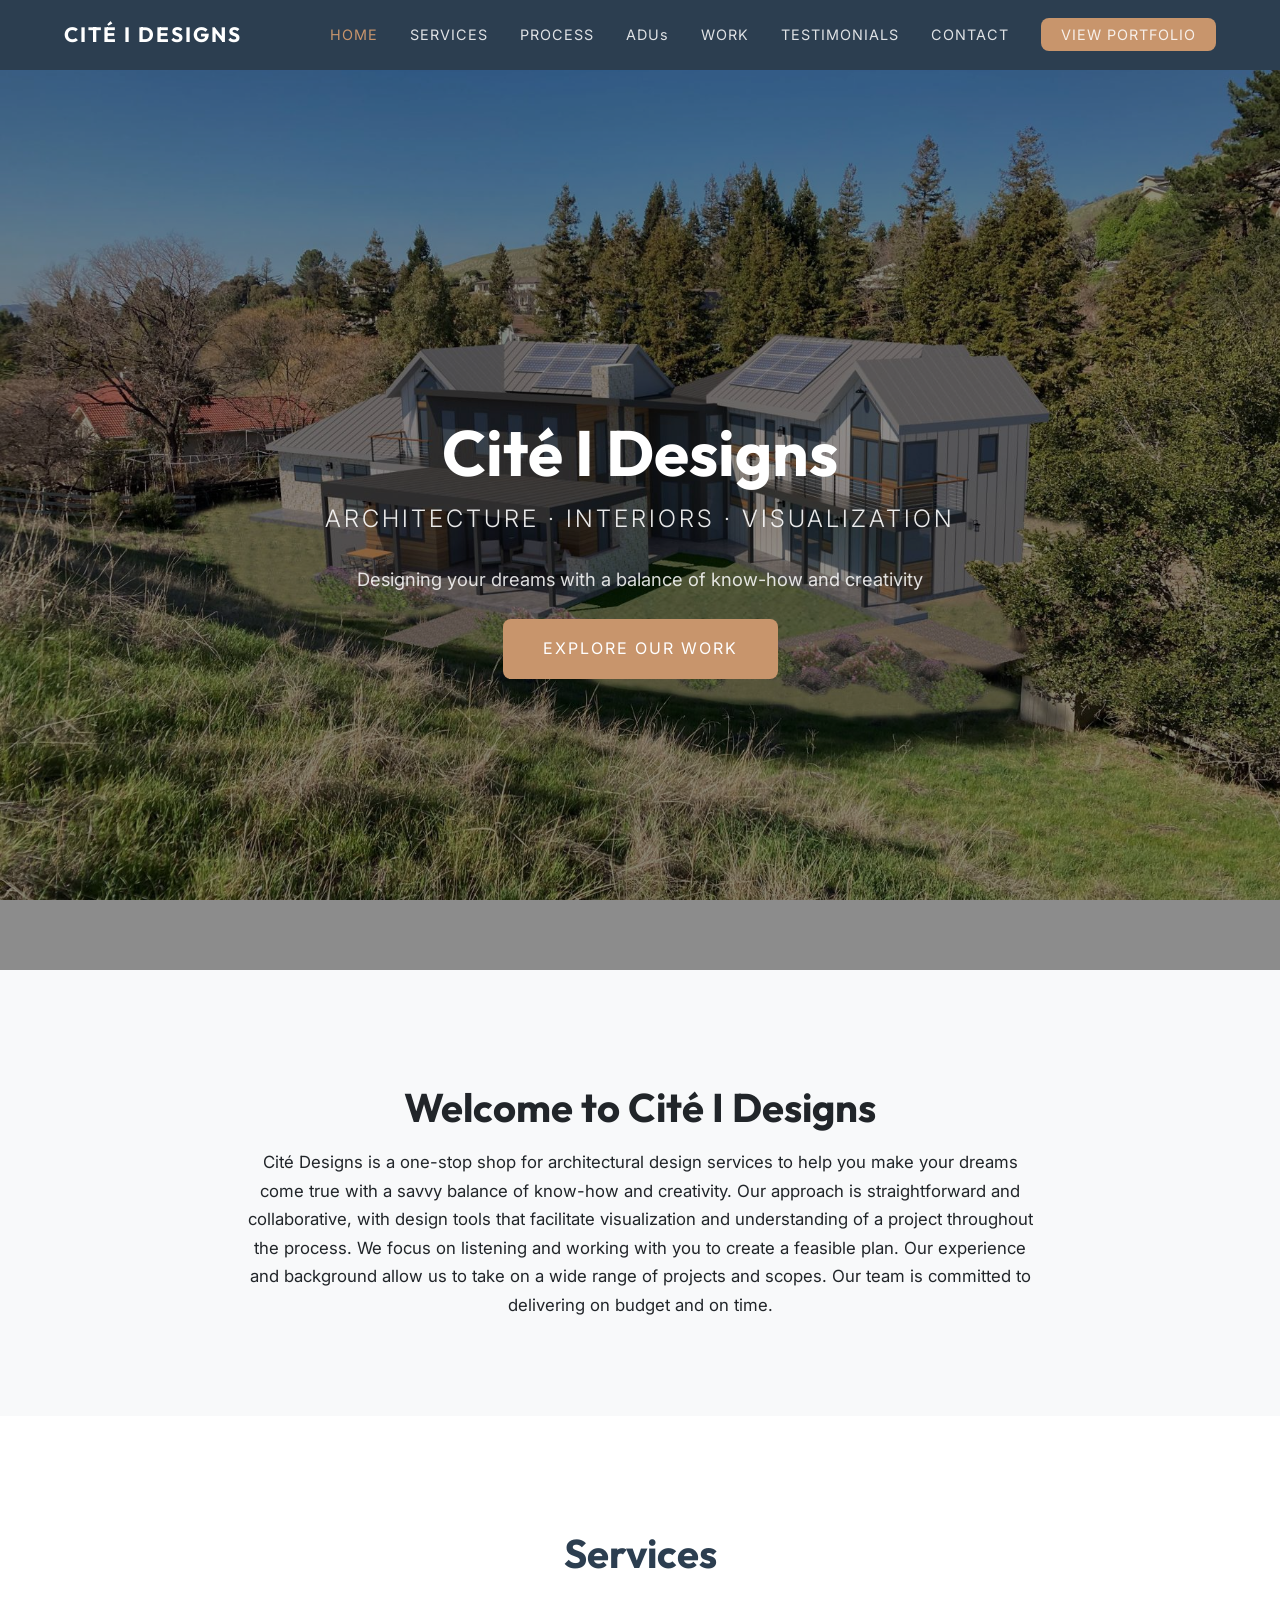
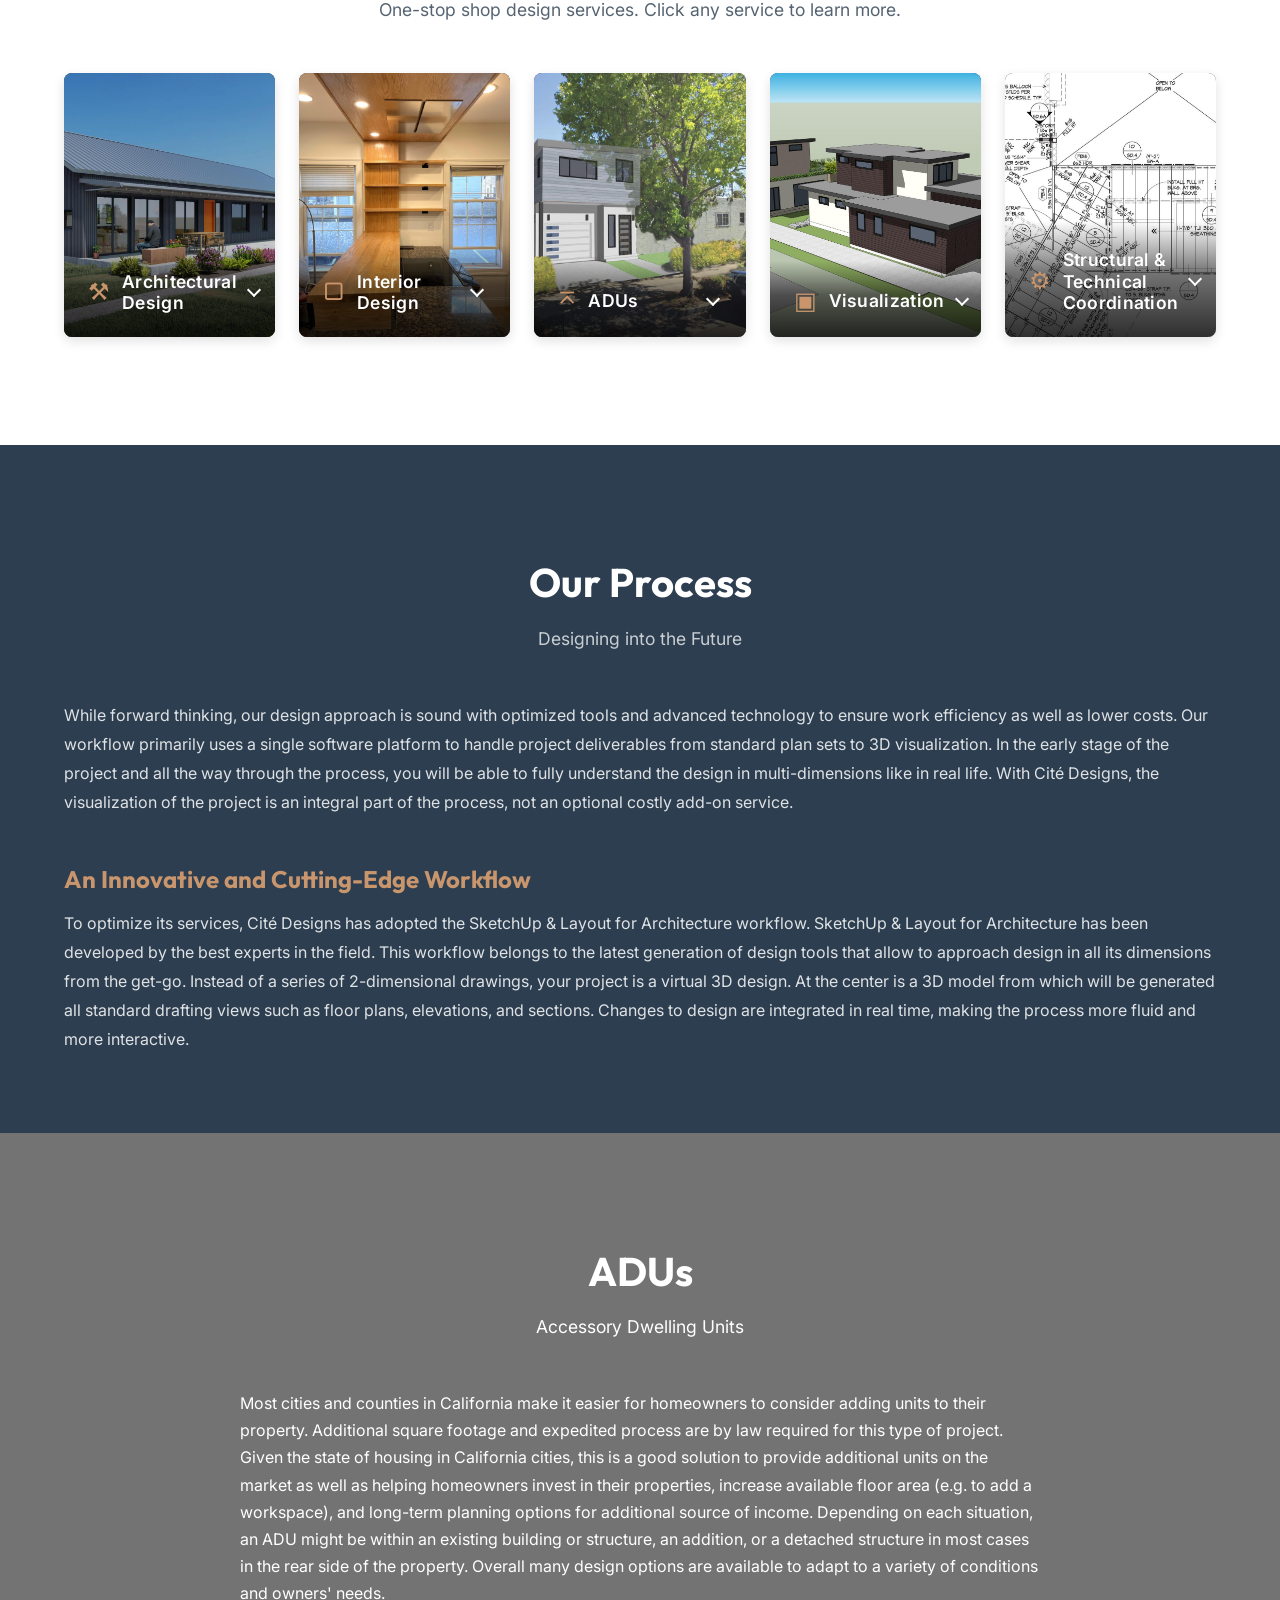
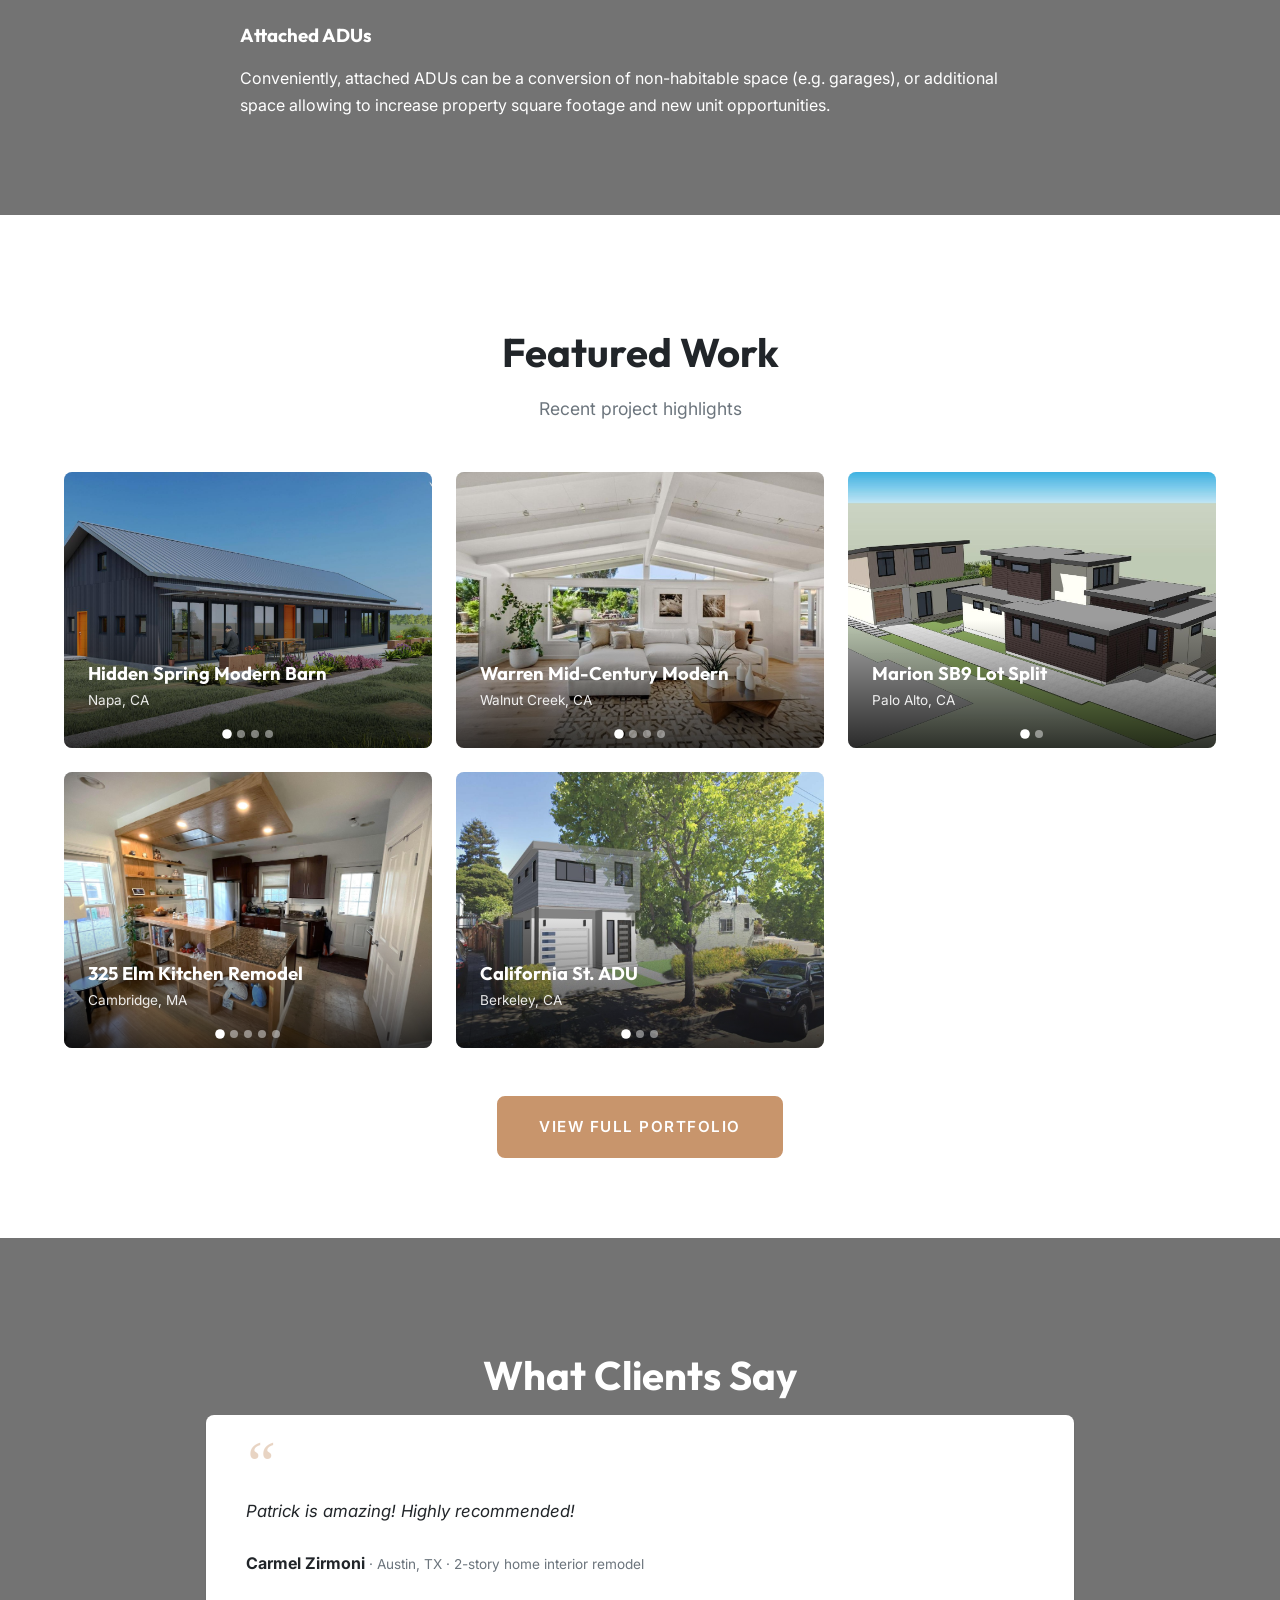
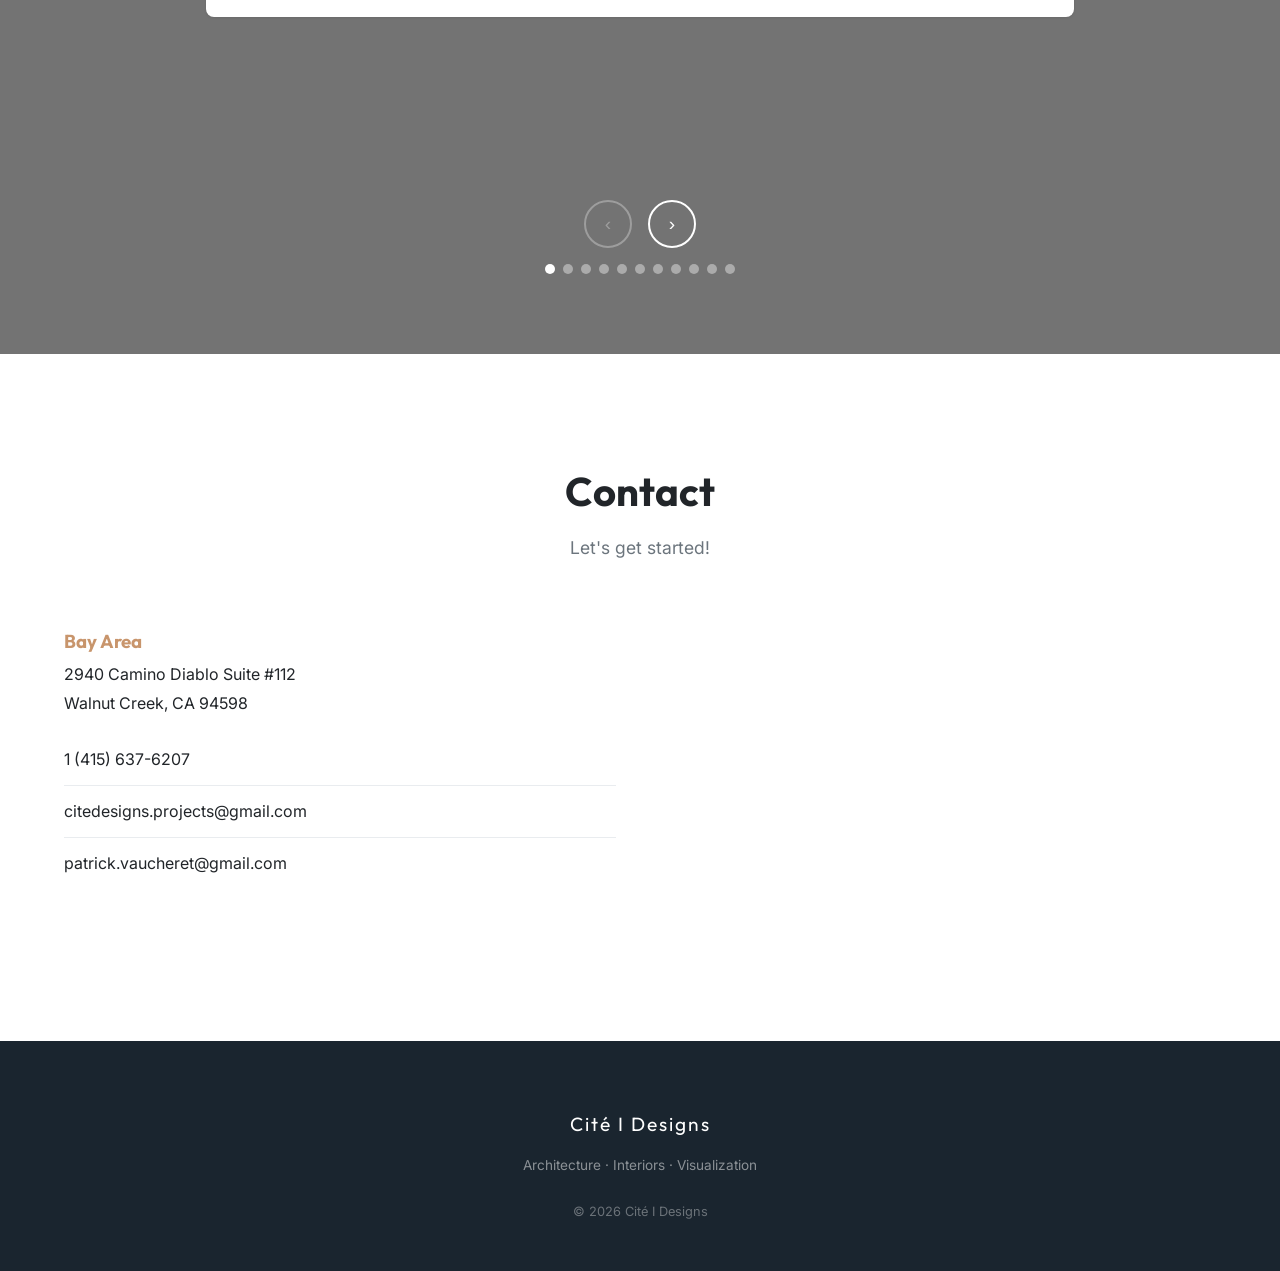
==== commit 11d53b02: "Services: dad's revised copy for all 5 services; rename Interiors->Interior Design, Structural Desig" ====
--- a/index.html
+++ b/index.html
@@ -30,7 +30,7 @@
   <link rel="preconnect" href="https://fonts.googleapis.com">
   <link rel="preconnect" href="https://fonts.gstatic.com" crossorigin>
   <link href="https://fonts.googleapis.com/css2?family=Inter:wght@400;500;600&family=Outfit:wght@400;500;600;700&display=swap" rel="stylesheet">
-  <link rel="stylesheet" href="css/style.css?v=20260406b">
+  <link rel="stylesheet" href="css/style.css?v=20260421">
 
   <script type="application/ld+json">
   {
@@ -129,7 +129,7 @@
             <div class="service-card-images" aria-hidden="true"></div>
             <div class="service-card-overlay">
               <span class="service-icon" aria-hidden="true">&#9634;</span>
-              <h3>Interiors</h3>
+              <h3>Interior Design</h3>
               <span class="service-card-chevron" aria-hidden="true"></span>
             </div>
           </button>
@@ -156,7 +156,7 @@
             <div class="service-card-images" aria-hidden="true"></div>
             <div class="service-card-overlay">
               <span class="service-icon" aria-hidden="true">&#9881;</span>
-              <h3>Structural Design</h3>
+              <h3>Structural &amp; Technical Coordination</h3>
               <span class="service-card-chevron" aria-hidden="true"></span>
             </div>
           </button>
@@ -165,54 +165,57 @@
 
         <div class="service-panels">
           <div id="svc-panel-architecture" class="service-panel" hidden>
-            <p>Full-service architectural design for new construction, additions, remodels, and ADUs (accessory dwelling units). We take projects from the first concept sketches through permit-ready construction drawings, working closely with structural engineers and systems consultants along the way so the design you love is also the design that gets built.</p>
+            <p>Full-service architectural design for residential projects, from early concept through permit-ready construction drawings. We work closely with our clients and technical consultants to ensure the design you envision is the one that gets built&mdash;efficiently, accurately, and within budget.</p>
             <ul>
-              <li>Specializing in residential single-family, multi-family, and ADUs</li>
-              <li>Custom designs tailored to your site, lifestyle, and budget</li>
+              <li>Single-family homes, multi-family housing, and ADUs</li>
+              <li>Custom designs tailored to site, lifestyle, and budget</li>
               <li>Additions, remodels, and whole-house reconfigurations</li>
-              <li>Consultations and concept studies</li>
-              <li>Schematic design, construction drawings, and building permit applications</li>
-              <li>Integrated 3D modeling and visualization</li>
-              <li>Collaboration with structural engineers and contractors throughout the process</li>
+              <li>Feasibility studies and concept development</li>
+              <li>Schematic design through construction documents and permit submittals</li>
+              <li>Integrated 3D modeling throughout the design process</li>
+              <li>Coordination with structural engineers, MEP consultants, and contractors</li>
             </ul>
           </div>
           <div id="svc-panel-interiors" class="service-panel" hidden>
-            <p>Interior design and remodel services that rethink how you live in your space. Kitchen and bath remodels, full-floor reconfigurations, and everything in between. We focus on flow, light, and material palettes that feel timeless and age well.</p>
+            <p>We design interiors that improve how you live day-to-day&mdash;balancing functionality, flow, natural light, and materials that feel timeless.</p>
             <ul>
-              <li>Kitchen and bath remodels</li>
-              <li>Whole-interior reconfigurations and finishes</li>
-              <li>Lighting, millwork, and custom built-ins</li>
-              <li>MEP coordination (mechanical, electrical, plumbing)</li>
-              <li>3D visualization of interior spaces before construction</li>
+              <li>Great rooms, open-plan living spaces, and kitchen reconfigurations</li>
+              <li>Bathroom and primary suite remodels</li>
+              <li>Whole-home interior transformations</li>
+              <li>MEP design coordination (mechanical, electrical &amp; lighting, and plumbing)</li>
+              <li>3D visualization for design decision-making</li>
+              <li>Detailed documentation including material selections and specifications</li>
             </ul>
           </div>
           <div id="svc-panel-adus" class="service-panel" hidden>
-            <p>California's housing laws have made ADUs easier than ever to permit and build. We handle attached, detached, and garage conversion ADUs, from feasibility study through building permit, with designs tuned to your lot, your budget, and how you plan to use the space.</p>
+            <p>We specialize in ADUs (Accessory Dwelling Units) design across California, helping homeowners confidently navigate zoning, feasibility, and permitting.</p>
             <ul>
-              <li>Attached, detached, and junior ADUs (JADUs)</li>
+              <li>Attached ADUs, detached ADUs, and JADUs (junior ADUs)</li>
               <li>Garage and accessory structure conversions</li>
-              <li>Zoning analysis and expedited permit pathways</li>
-              <li>Designs optimized for rental income or multigenerational use</li>
-              <li>Coordination with local jurisdictions across the Bay Area</li>
+              <li>Zoning analysis and streamlined permit strategies</li>
+              <li>Designs optimized for rental income, multigenerational living, or flexible home use</li>
+              <li>Coordination with local jurisdictions and building departments</li>
+              <li>Collaboration with experienced ADU contractors</li>
             </ul>
           </div>
           <div id="svc-panel-visualization" class="service-panel" hidden>
-            <p>Visualization isn't a costly add-on at Cit&eacute; Designs. It's baked into how we work. Using SketchUp and Layout, we build your project as a 3D model from day one, so you can walk through your home and see every material and sightline before the first wall goes up.</p>
+            <p>Visualization is integral to our design process&mdash;not an add-on. We develop projects in 3D from the outset, allowing clients to understand and refine spaces before construction begins.</p>
             <ul>
-              <li>Photorealistic exterior and interior renderings</li>
-              <li>Walkthroughs and animations for presentations</li>
-              <li>Real-time design changes reflected across all views</li>
+              <li>Conceptual and detailed 3D models (SketchUp)</li>
+              <li>Real-time collaborative design sessions</li>
+              <li>High-quality interior and exterior renderings</li>
+              <li>Context modeling using site data and geolocation tools</li>
               <li>Material, lighting, and furniture studies</li>
-              <li>Shared 3D models for contractors and engineers</li>
+              <li>Shareable models for clients and consultants</li>
             </ul>
           </div>
           <div id="svc-panel-structural" class="service-panel" hidden>
-            <p>Structural design that keeps your project buildable, code compliant, and on budget. We integrate framing, foundations, and lateral systems into the design from the earliest concept sketches, and work closely with licensed structural engineers so permit review and construction go smoothly.</p>
+            <p>We integrate structural and technical systems early in the design process to ensure projects are buildable, code-compliant, and cost-effective.</p>
             <ul>
-              <li>Structural engineering coordination</li>
-              <li>Mechanical, electrical, and plumbing (MEP) integration</li>
-              <li>Title 24 and energy-compliance strategy</li>
-              <li>Civil and site engineering for grading/drainage</li>
+              <li>Close coordination with licensed structural engineers</li>
+              <li>Integration of framing, foundation, and lateral systems</li>
+              <li>MEP coordination across all project phases</li>
+              <li>Title 24 energy compliance strategies</li>
               <li>Coordination with geotechnical and fire-protection consultants</li>
             </ul>
           </div>
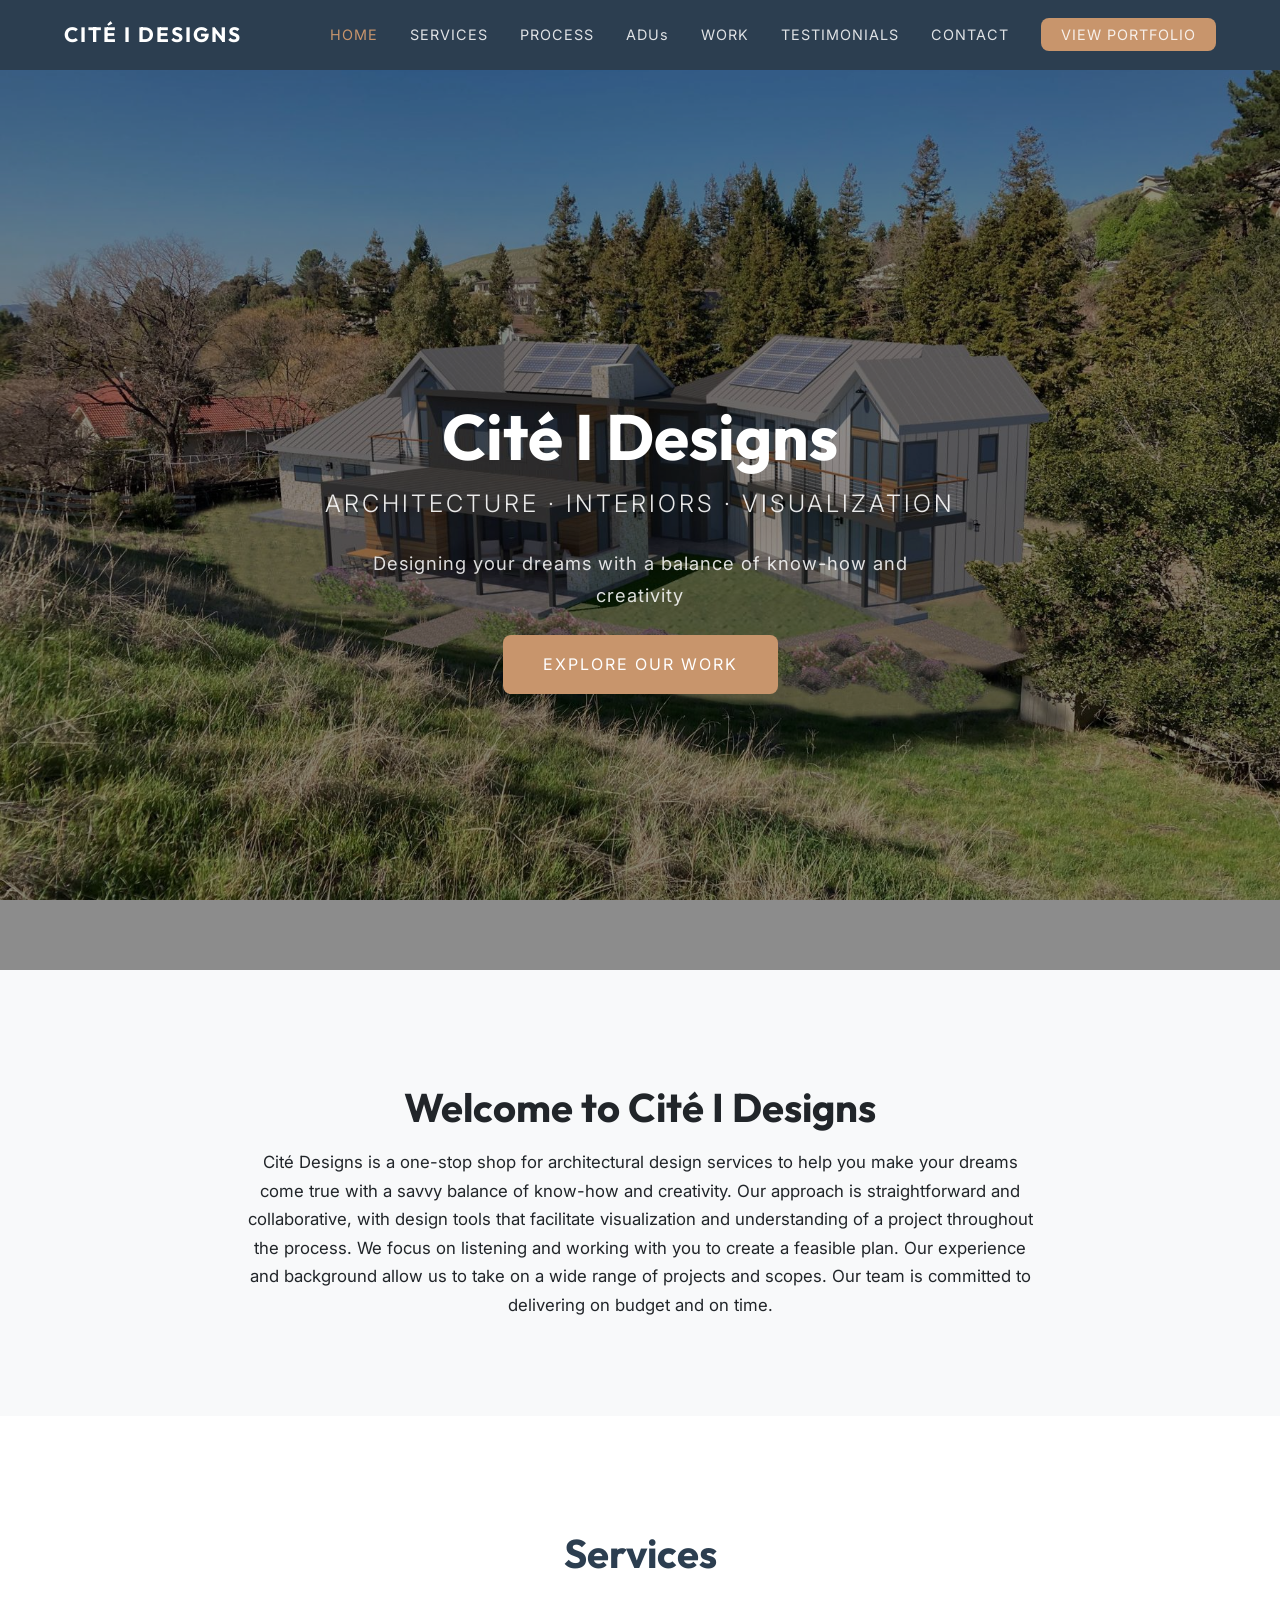
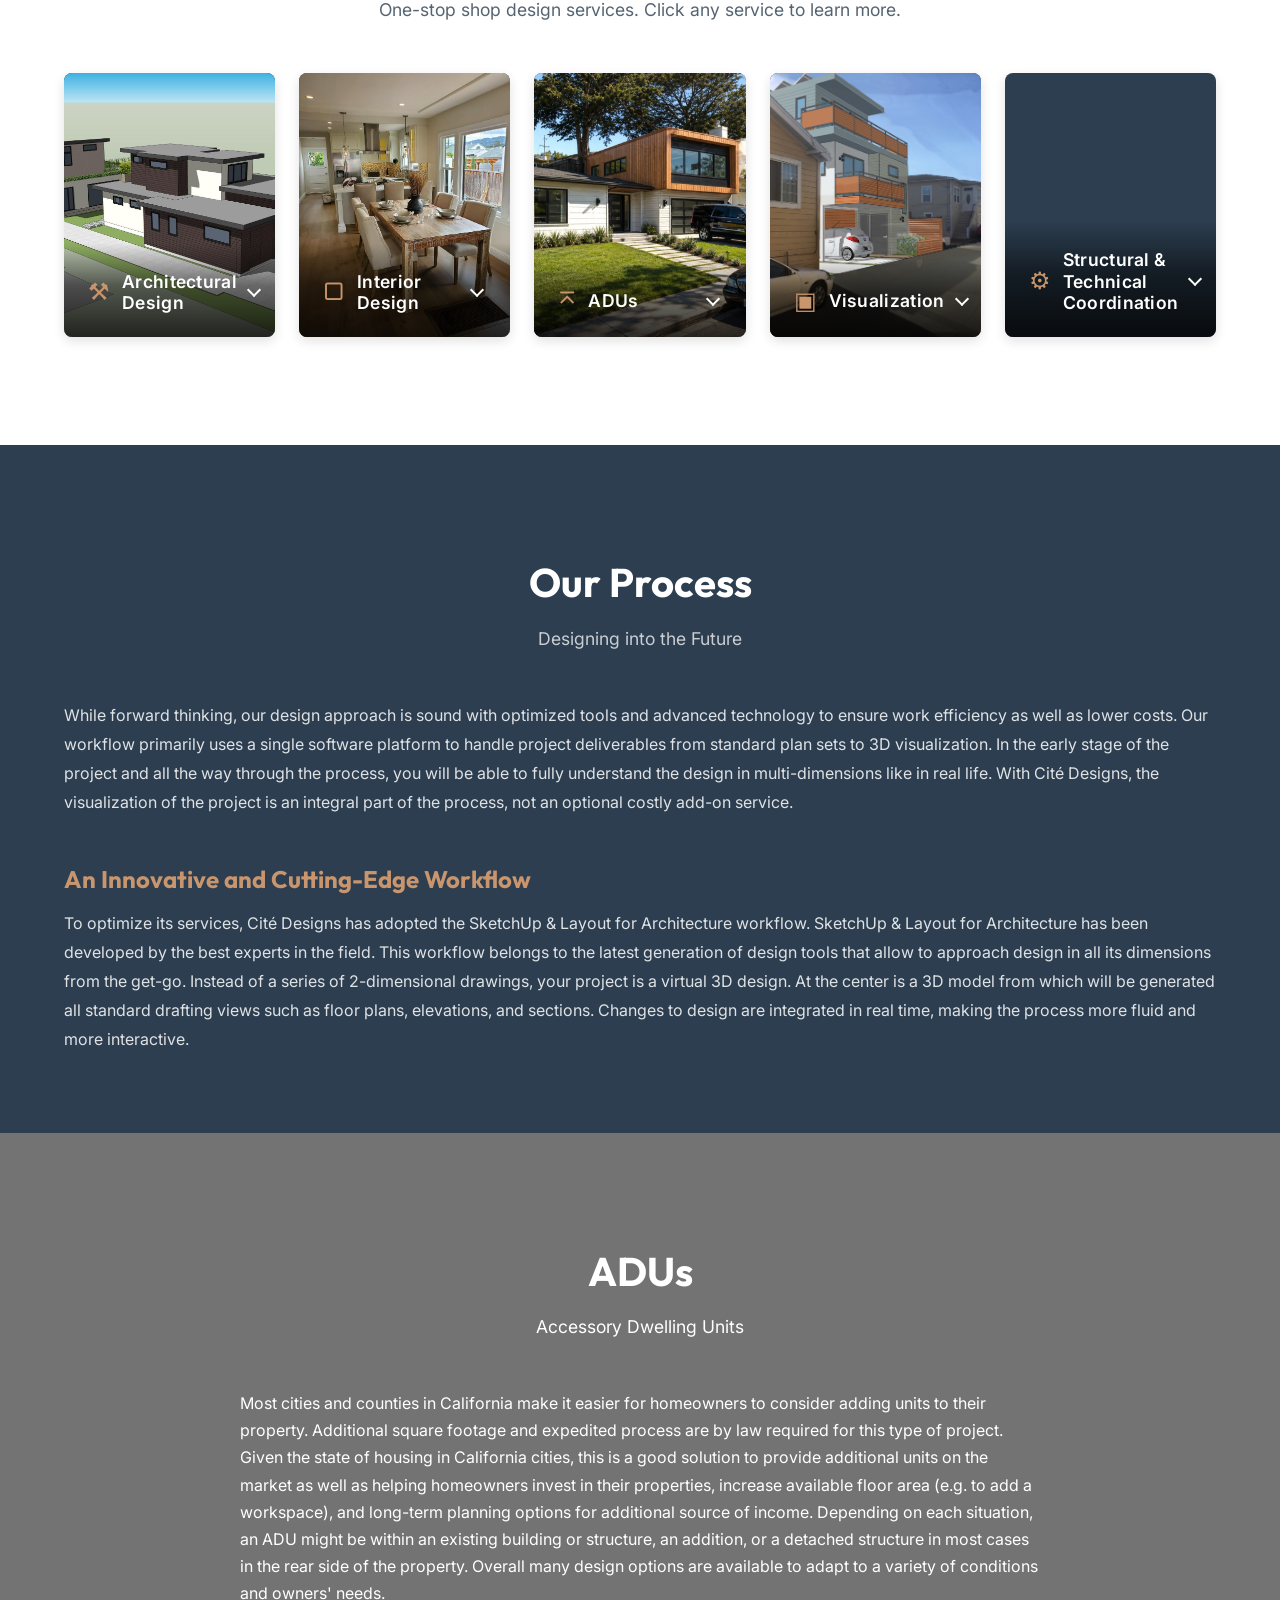
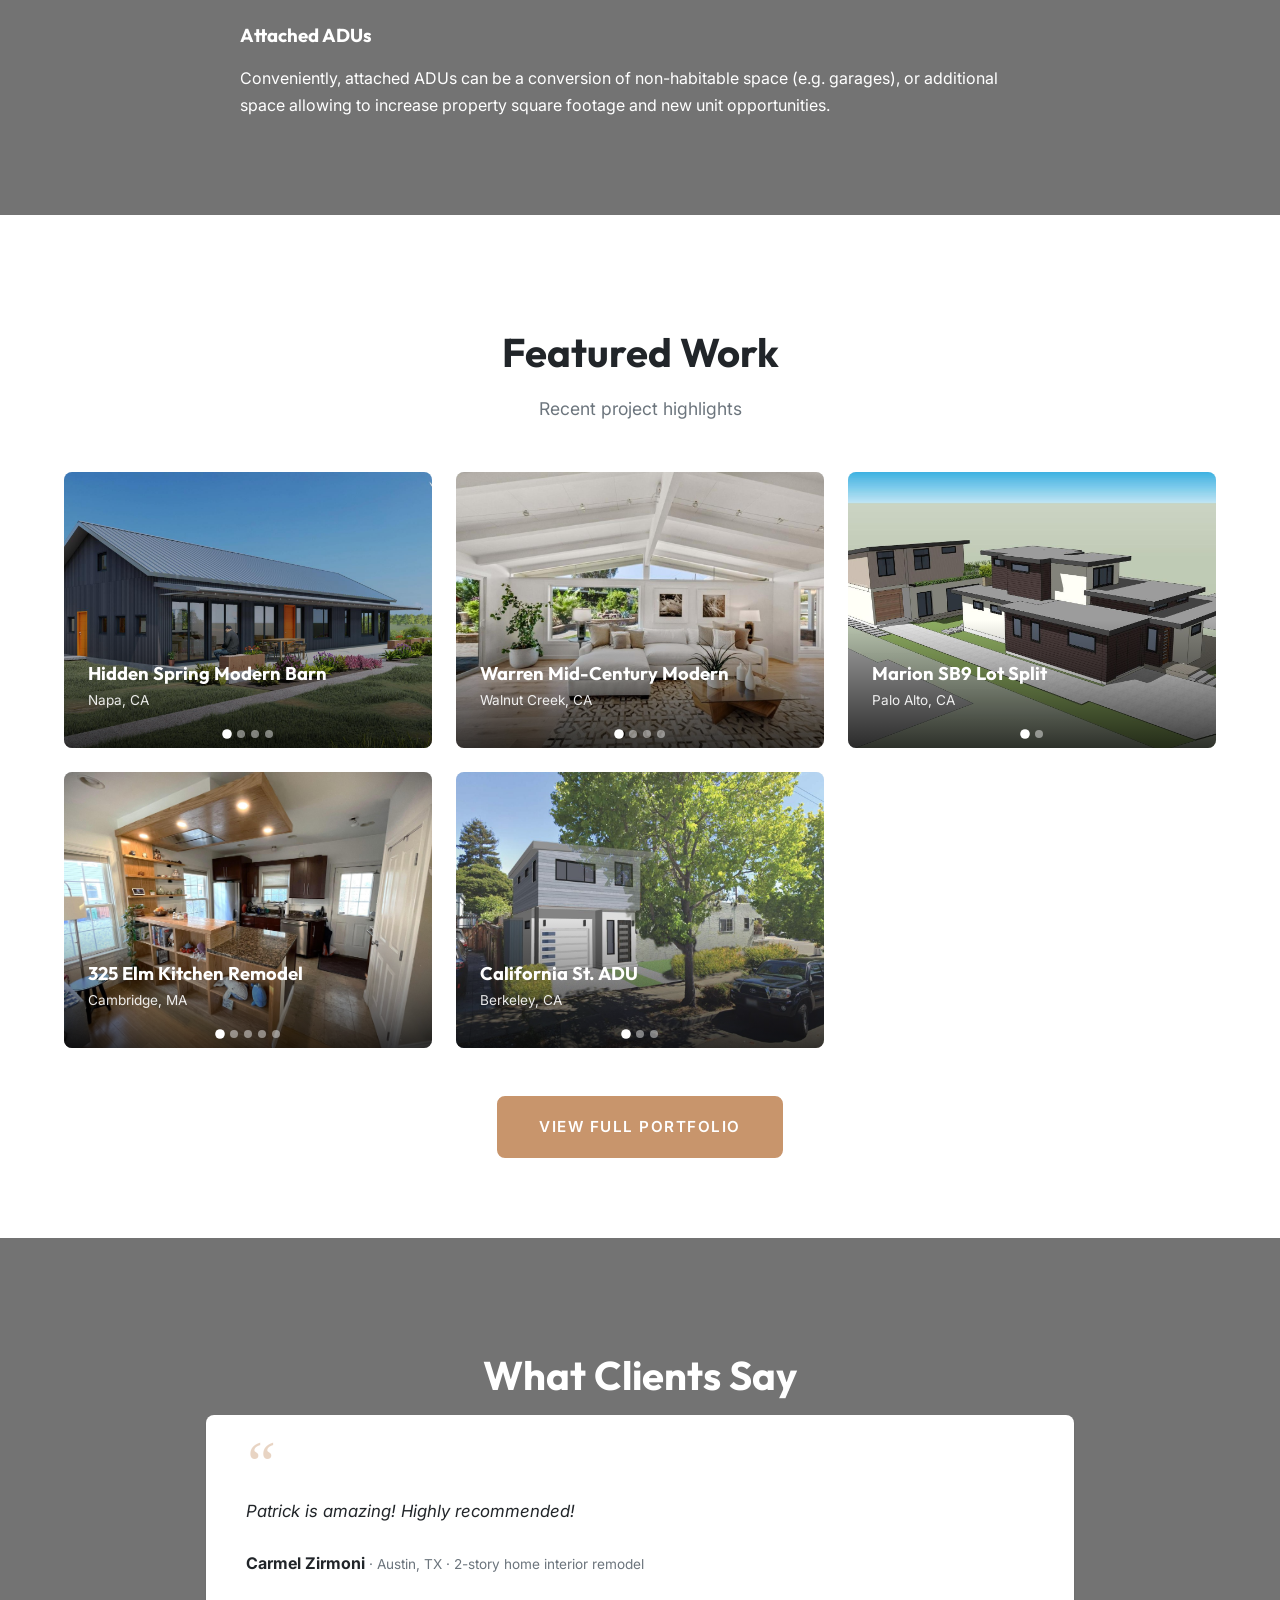
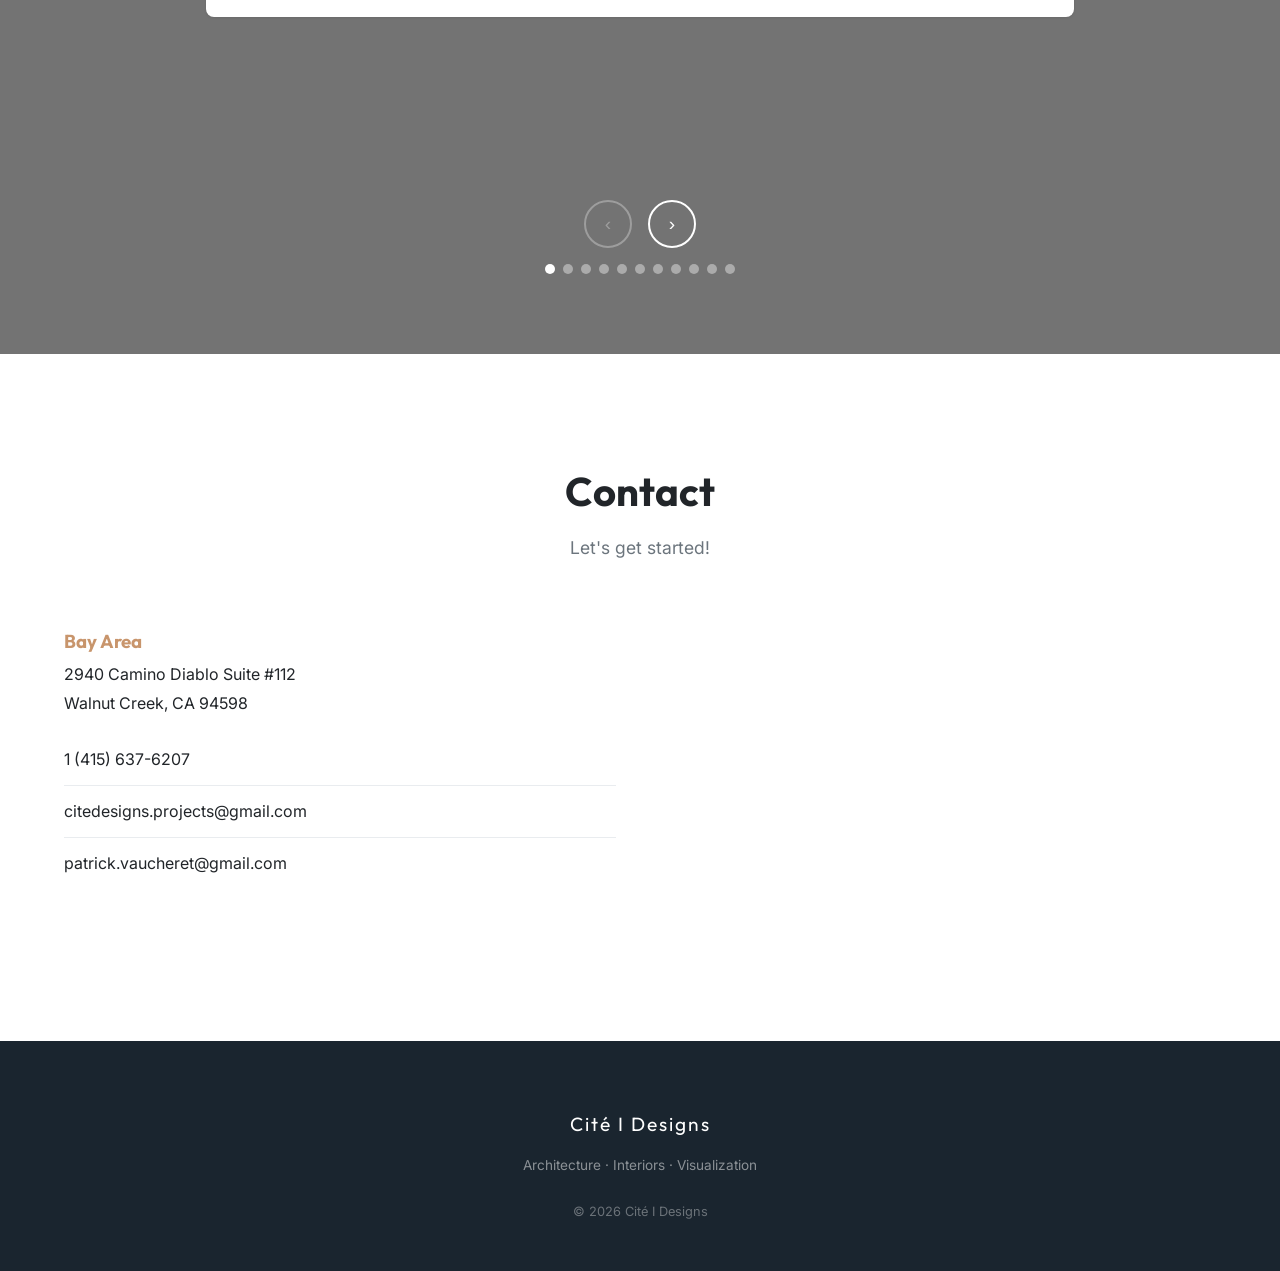
==== commit fd8bbf72: "Add 144 Brodia Way work card and refresh portfolio hero subtitle - New work-card on /work.html with " ====
--- a/index.html
+++ b/index.html
@@ -30,7 +30,7 @@
   <link rel="preconnect" href="https://fonts.googleapis.com">
   <link rel="preconnect" href="https://fonts.gstatic.com" crossorigin>
   <link href="https://fonts.googleapis.com/css2?family=Inter:wght@400;500;600&family=Outfit:wght@400;500;600;700&display=swap" rel="stylesheet">
-  <link rel="stylesheet" href="css/style.css?v=20260421">
+  <link rel="stylesheet" href="css/style.css?v=20260424">
 
   <script type="application/ld+json">
   {
--- a/css/style.css
+++ b/css/style.css
@@ -305,6 +305,14 @@
 }
 
 .hero-tagline {
+  margin: 0.6rem 0 0;
+  font-size: 1rem;
+  letter-spacing: 1px;
+  font-weight: 400;
+  opacity: 0.85;
+}
+
+.hero-tagline {
   font-size: 1.15rem;
   max-width: 600px;
   margin: 1.5rem auto;
@@ -353,6 +361,11 @@
   .hero-subtitle {
     font-size: 1rem;
     letter-spacing: 2px;
+  }
+
+  .hero-tagline {
+    font-size: 0.85rem;
+    letter-spacing: 0.5px;
   }
 }
 
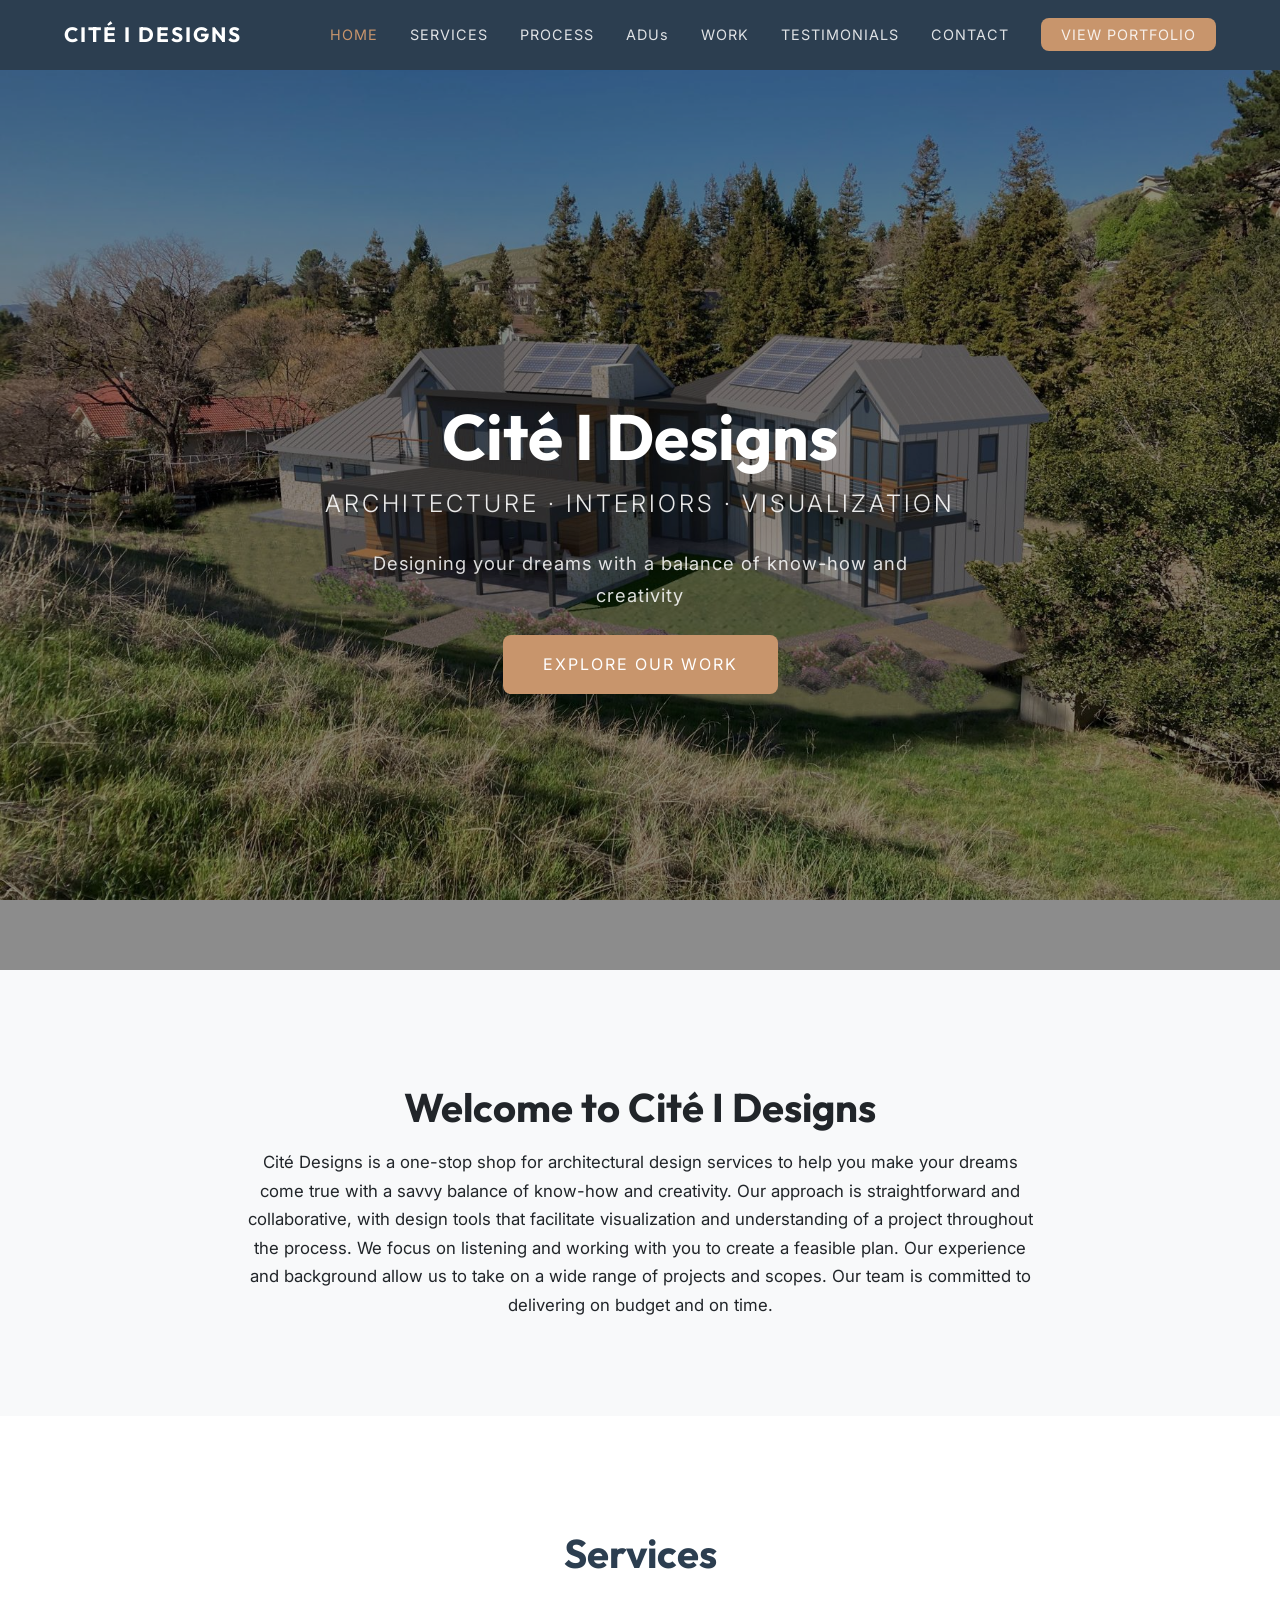
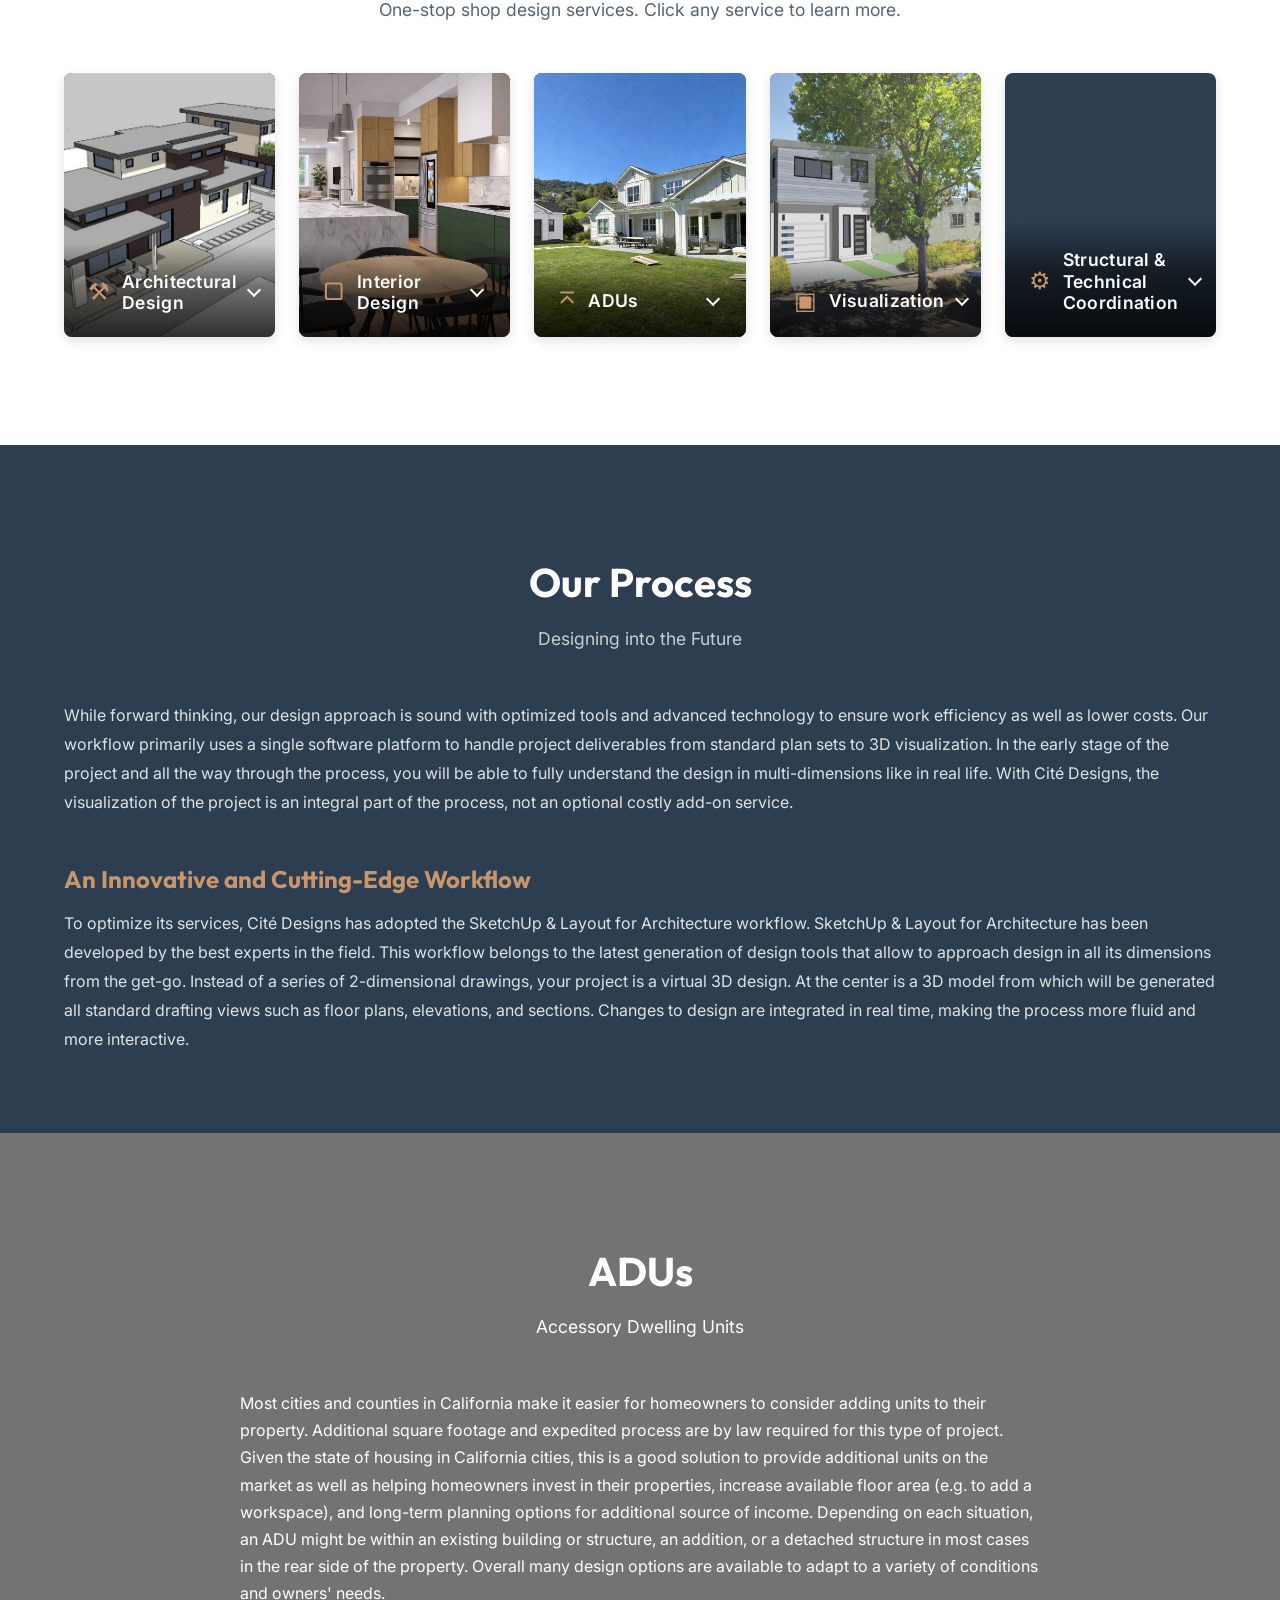
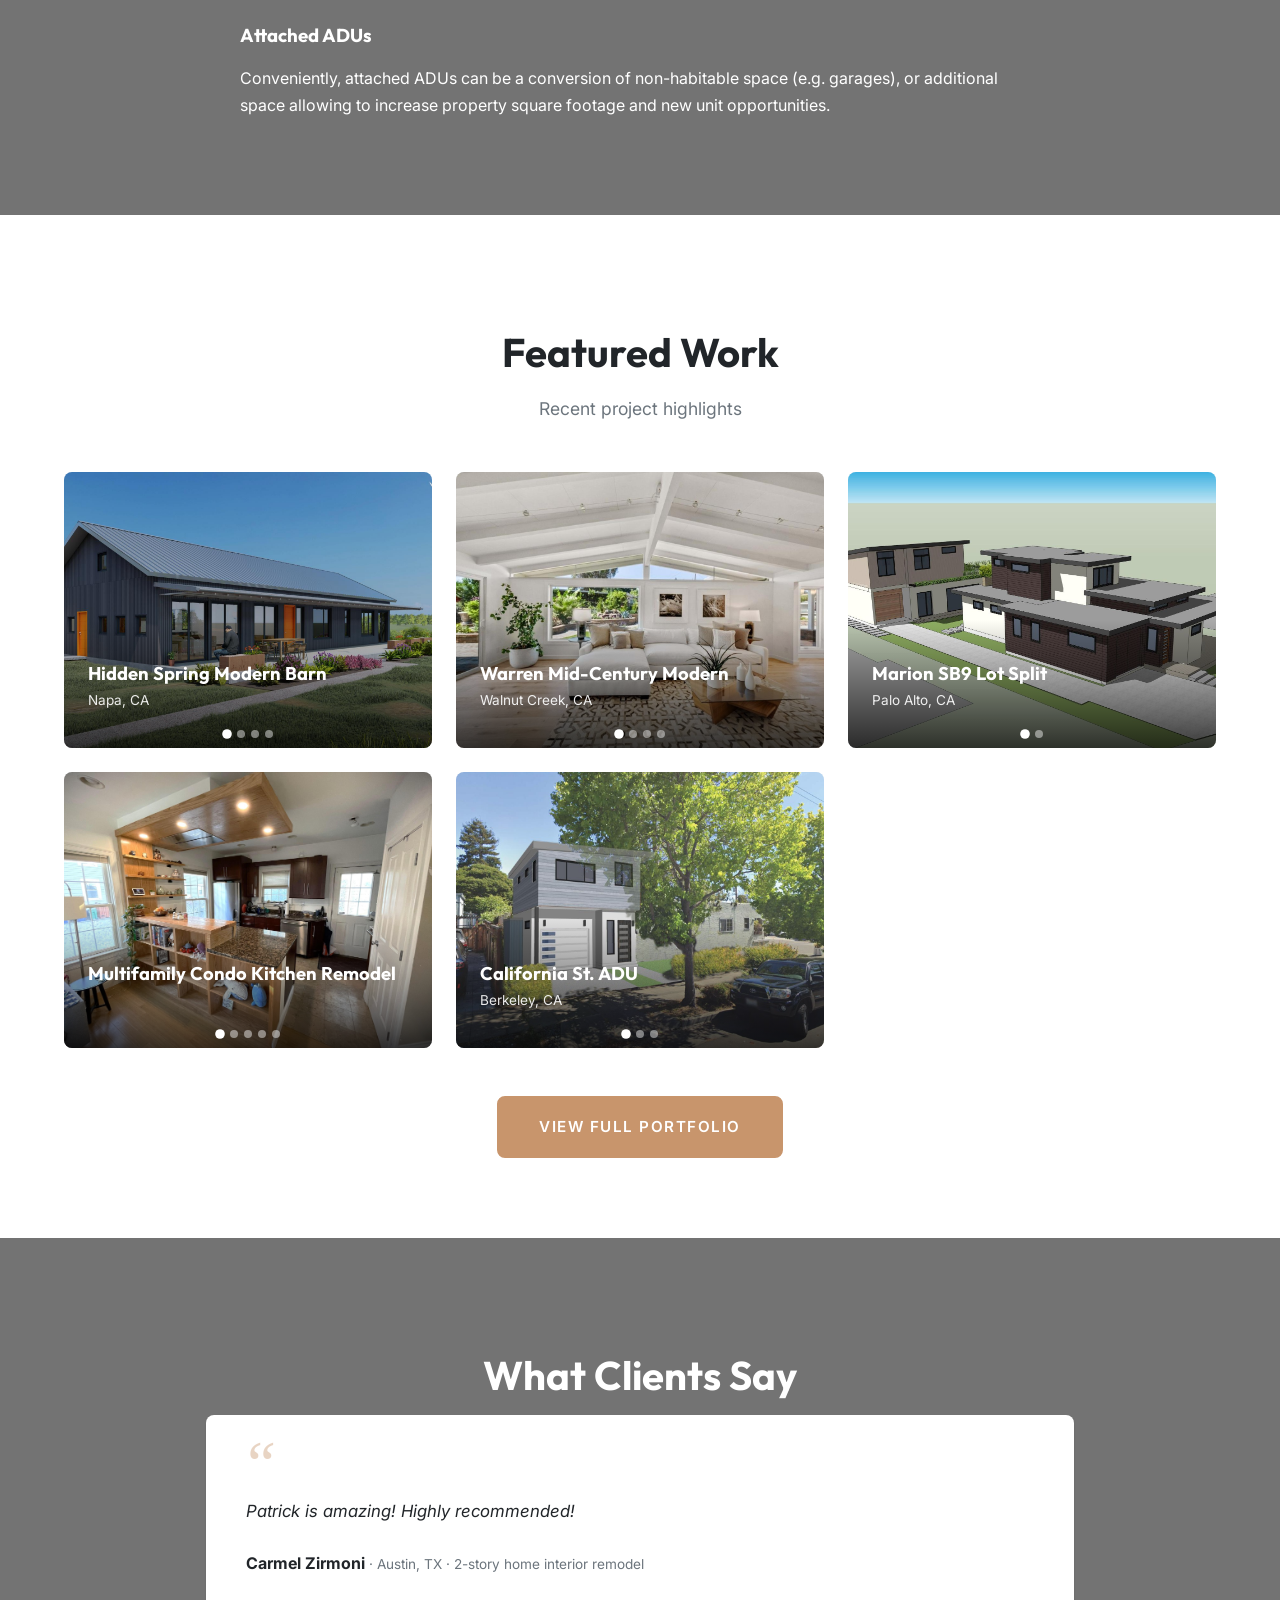
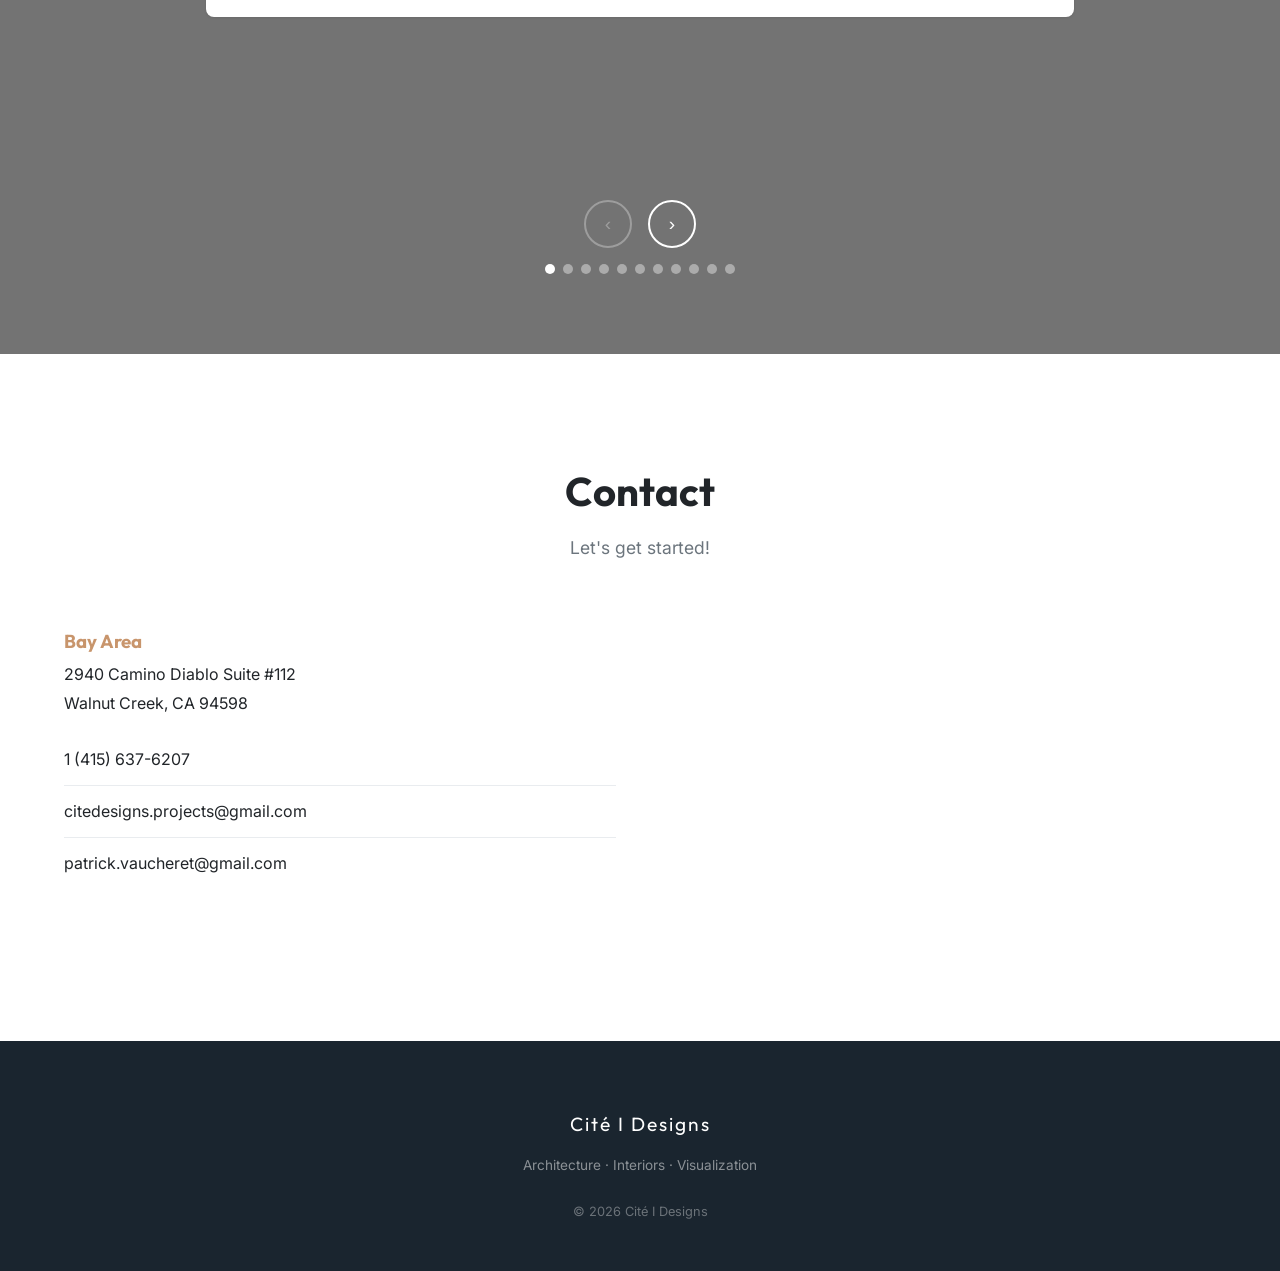
==== commit c6b940f9: "Move 144 Brodia Way to first work card and rename 325 Elm to Multifamily Condo - Brodia card is now " ====
--- a/index.html
+++ b/index.html
@@ -310,13 +310,13 @@
               <p>Palo Alto, CA</p>
             </div>
           </div>
-          <div class="work-card" role="group" aria-roledescription="carousel" aria-label="325 Elm Kitchen Remodel photos">
+          <div class="work-card" role="group" aria-roledescription="carousel" aria-label="Multifamily Condo Kitchen Remodel photos">
             <div class="work-card-images">
-              <div class="work-card-image active"><img src="images/work/elm-kitchen/1.jpg" alt="325 Elm Kitchen Remodel in Cambridge, photo 1" loading="lazy" width="800" height="600"></div>
-              <div class="work-card-image"><img src="images/work/elm-kitchen/2.jpg" alt="325 Elm Kitchen Remodel in Cambridge, photo 2" loading="lazy" width="800" height="600"></div>
-              <div class="work-card-image"><img src="images/work/elm-kitchen/3.jpg" alt="325 Elm Kitchen Remodel in Cambridge, photo 3" loading="lazy" width="800" height="600"></div>
-              <div class="work-card-image"><img src="images/work/elm-kitchen/4.jpg" alt="325 Elm Kitchen Remodel in Cambridge, photo 4" loading="lazy" width="800" height="600"></div>
-              <div class="work-card-image"><img src="images/work/elm-kitchen/5.jpg" alt="325 Elm Kitchen Remodel in Cambridge, photo 5" loading="lazy" width="800" height="600"></div>
+              <div class="work-card-image active"><img src="images/work/elm-kitchen/1.jpg" alt="Multifamily condo kitchen remodel, photo 1" loading="lazy" width="800" height="600"></div>
+              <div class="work-card-image"><img src="images/work/elm-kitchen/2.jpg" alt="Multifamily condo kitchen remodel, photo 2" loading="lazy" width="800" height="600"></div>
+              <div class="work-card-image"><img src="images/work/elm-kitchen/3.jpg" alt="Multifamily condo kitchen remodel, photo 3" loading="lazy" width="800" height="600"></div>
+              <div class="work-card-image"><img src="images/work/elm-kitchen/4.jpg" alt="Multifamily condo kitchen remodel, photo 4" loading="lazy" width="800" height="600"></div>
+              <div class="work-card-image"><img src="images/work/elm-kitchen/5.jpg" alt="Multifamily condo kitchen remodel, photo 5" loading="lazy" width="800" height="600"></div>
             </div>
             <button class="work-card-arrow prev" type="button" aria-label="Previous image">&#8249;</button>
             <button class="work-card-arrow next" type="button" aria-label="Next image">&#8250;</button>
@@ -328,8 +328,8 @@
               <button class="work-card-dot" type="button" aria-label="Image 5 of 5"></button>
             </div>
             <div class="work-card-overlay">
-              <h3>325 Elm Kitchen Remodel</h3>
-              <p>Cambridge, MA</p>
+              <h3>Multifamily Condo Kitchen Remodel</h3>
+              <p>&nbsp;</p>
             </div>
           </div>
           <div class="work-card" role="group" aria-roledescription="carousel" aria-label="California St. ADU photos">
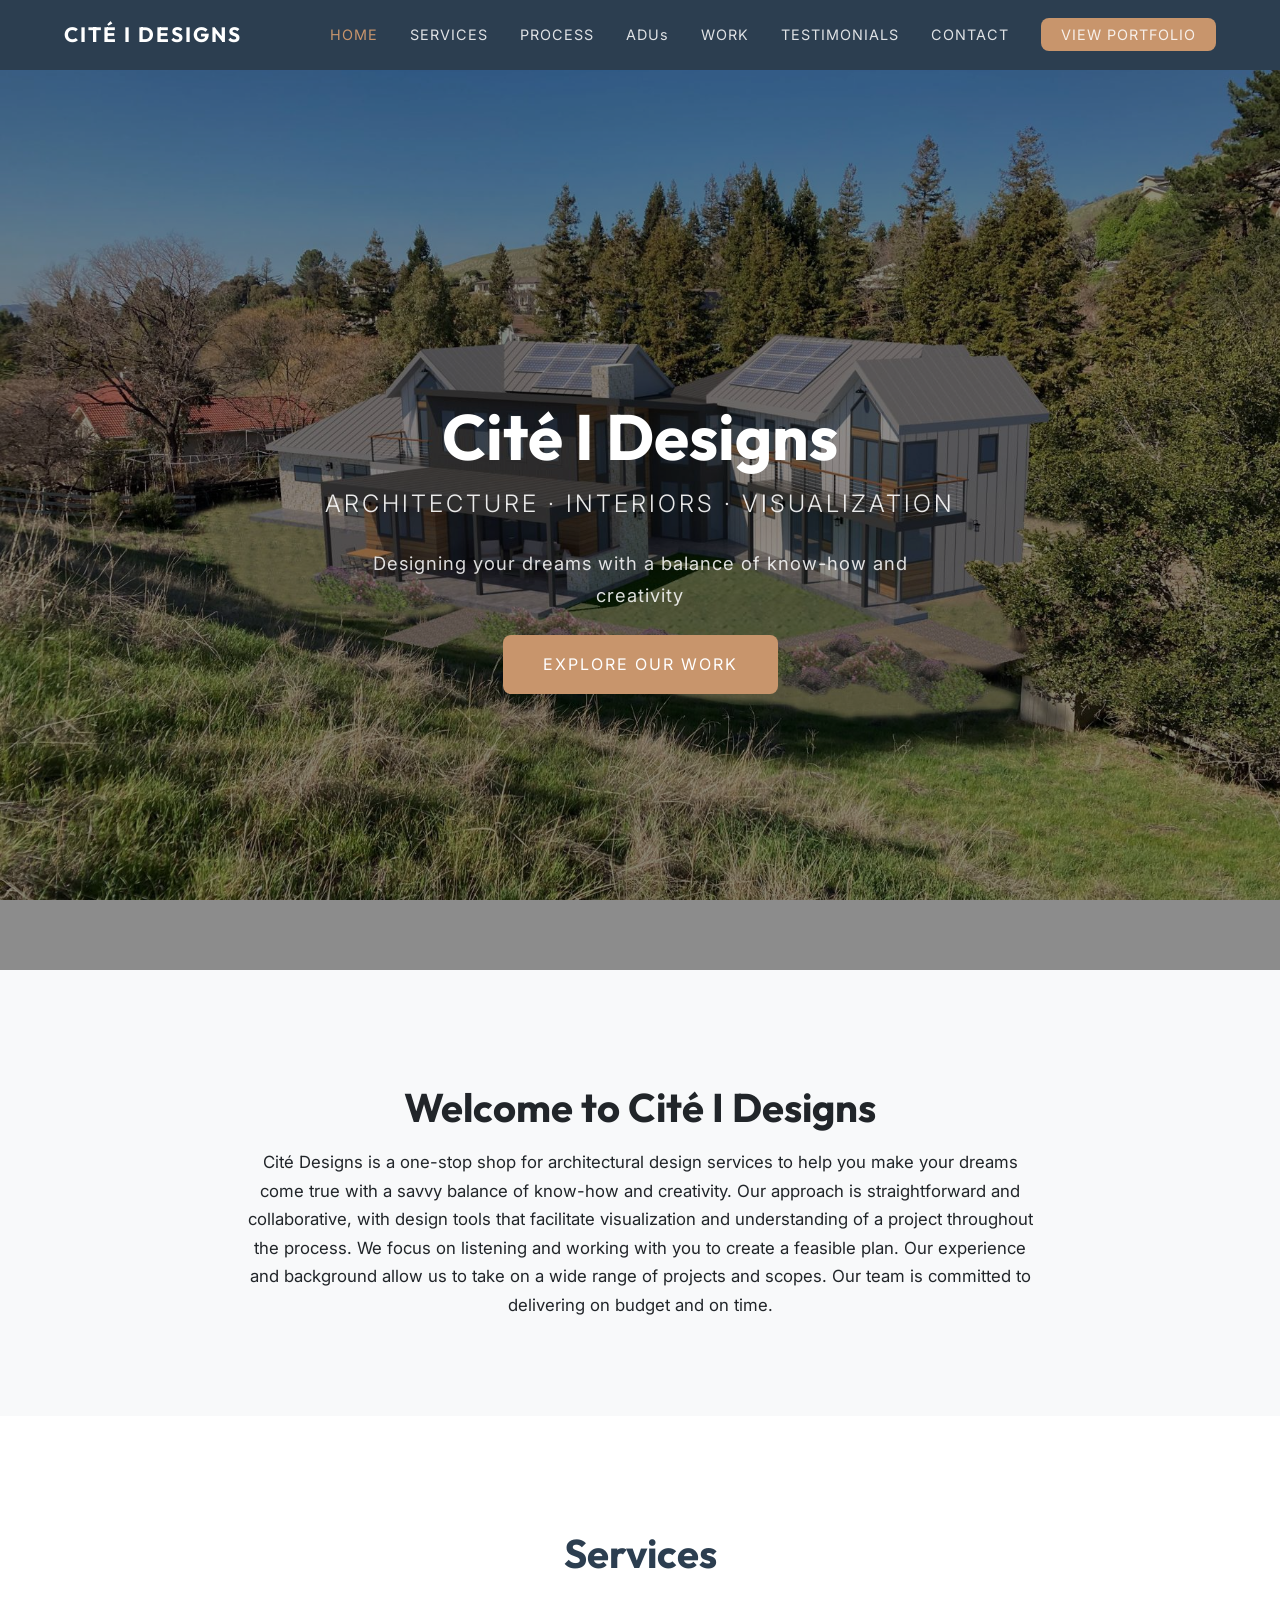
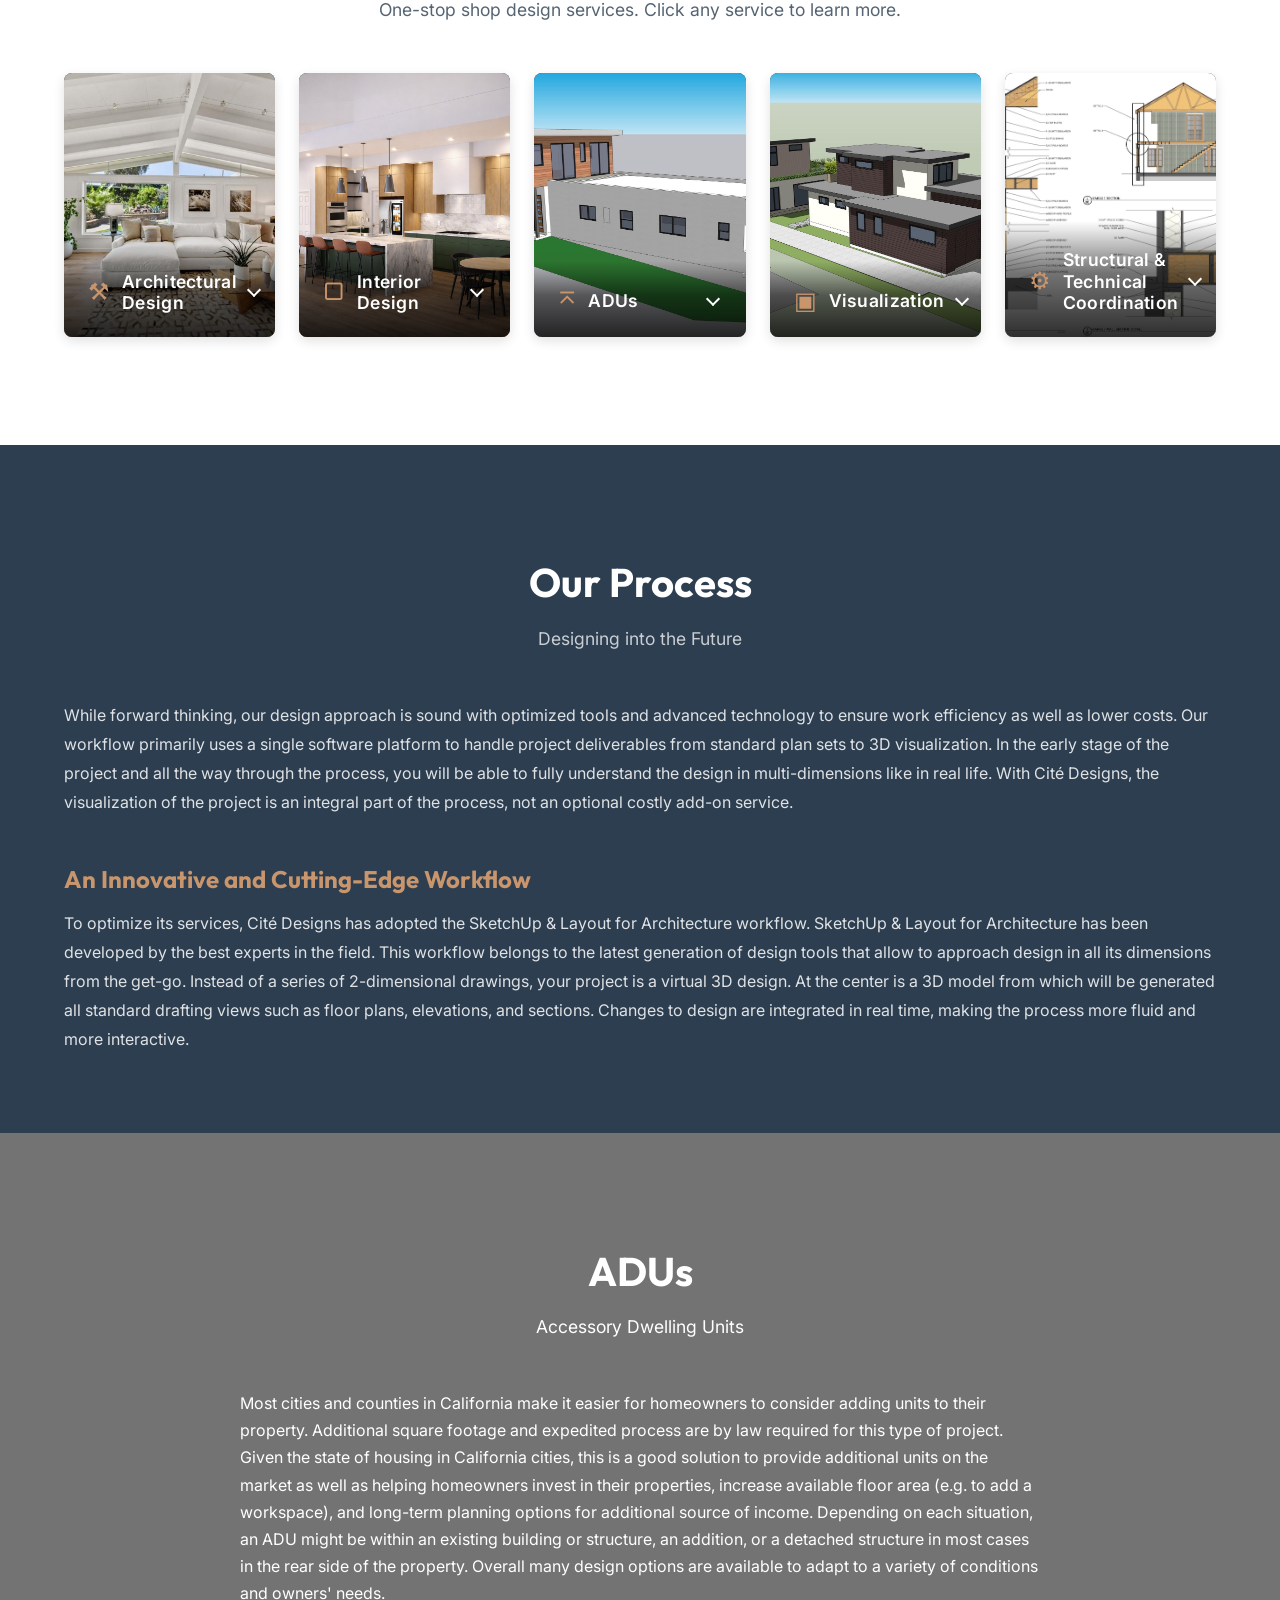
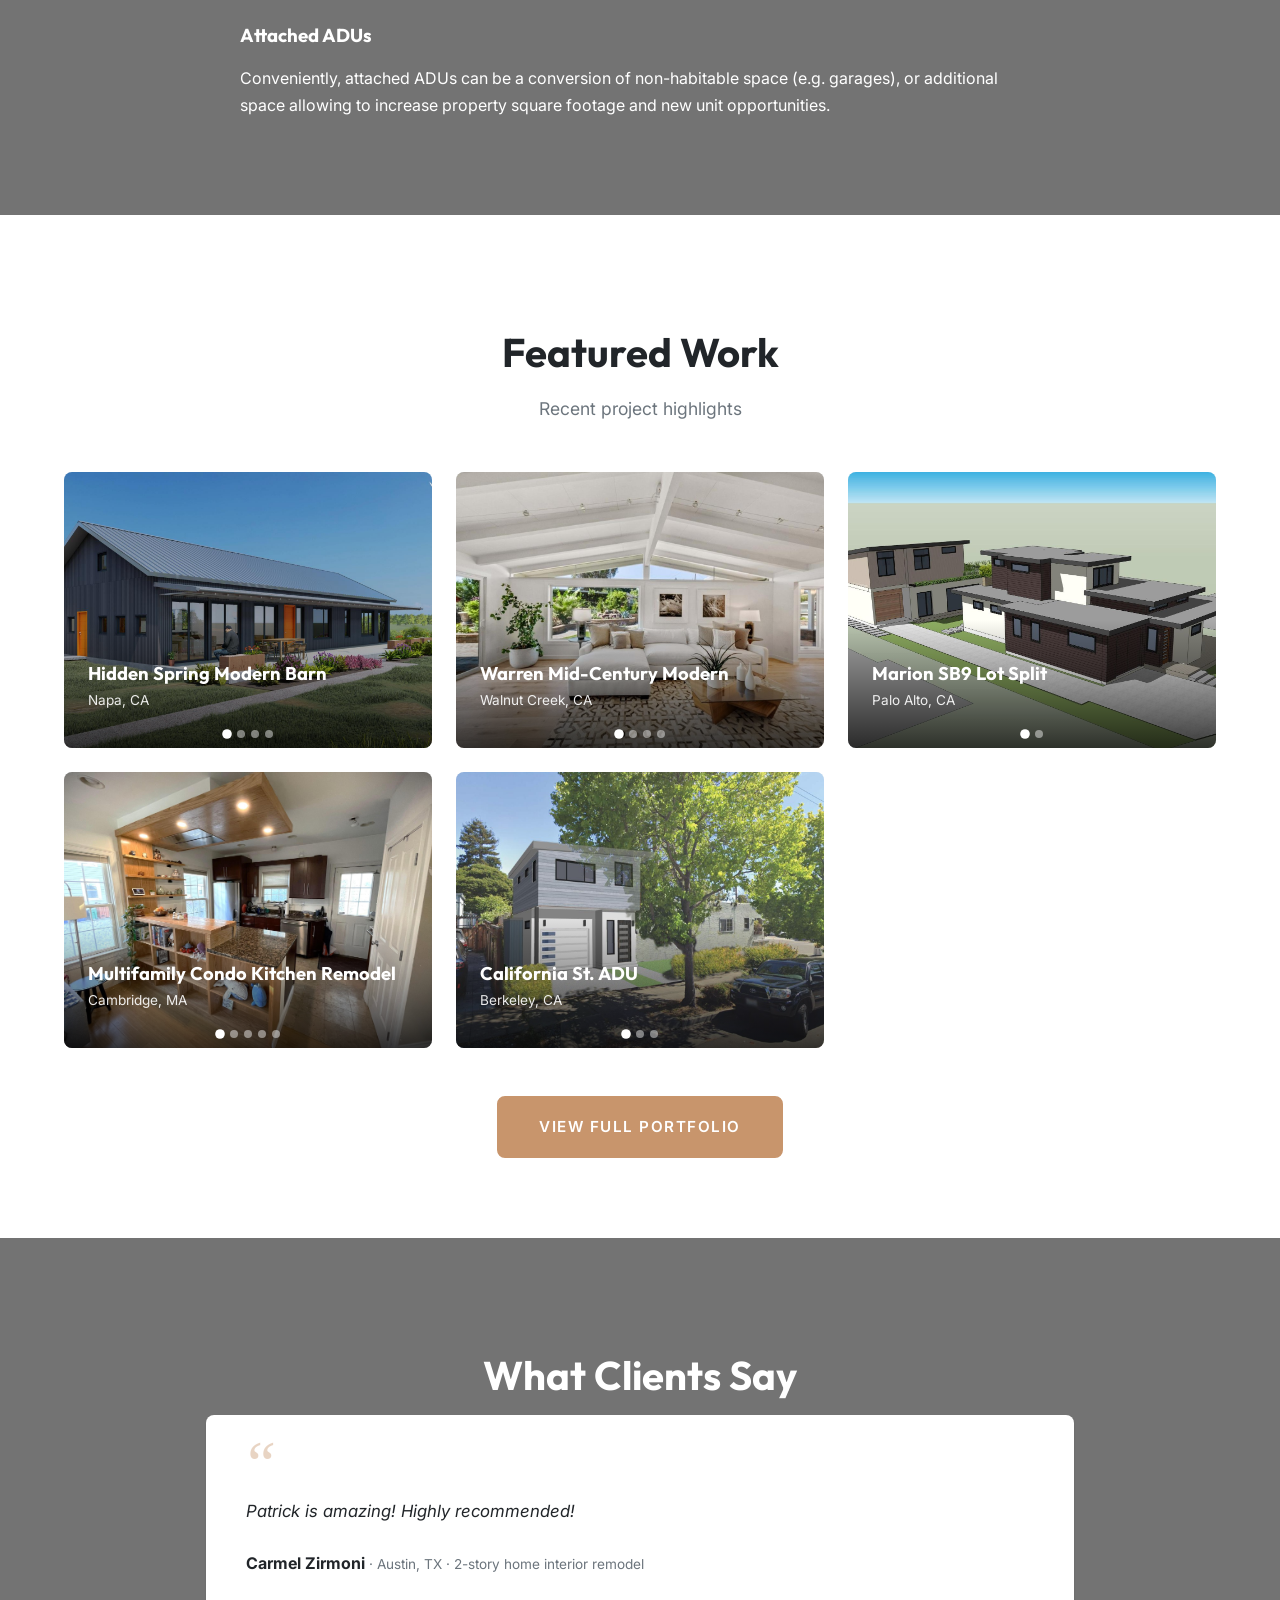
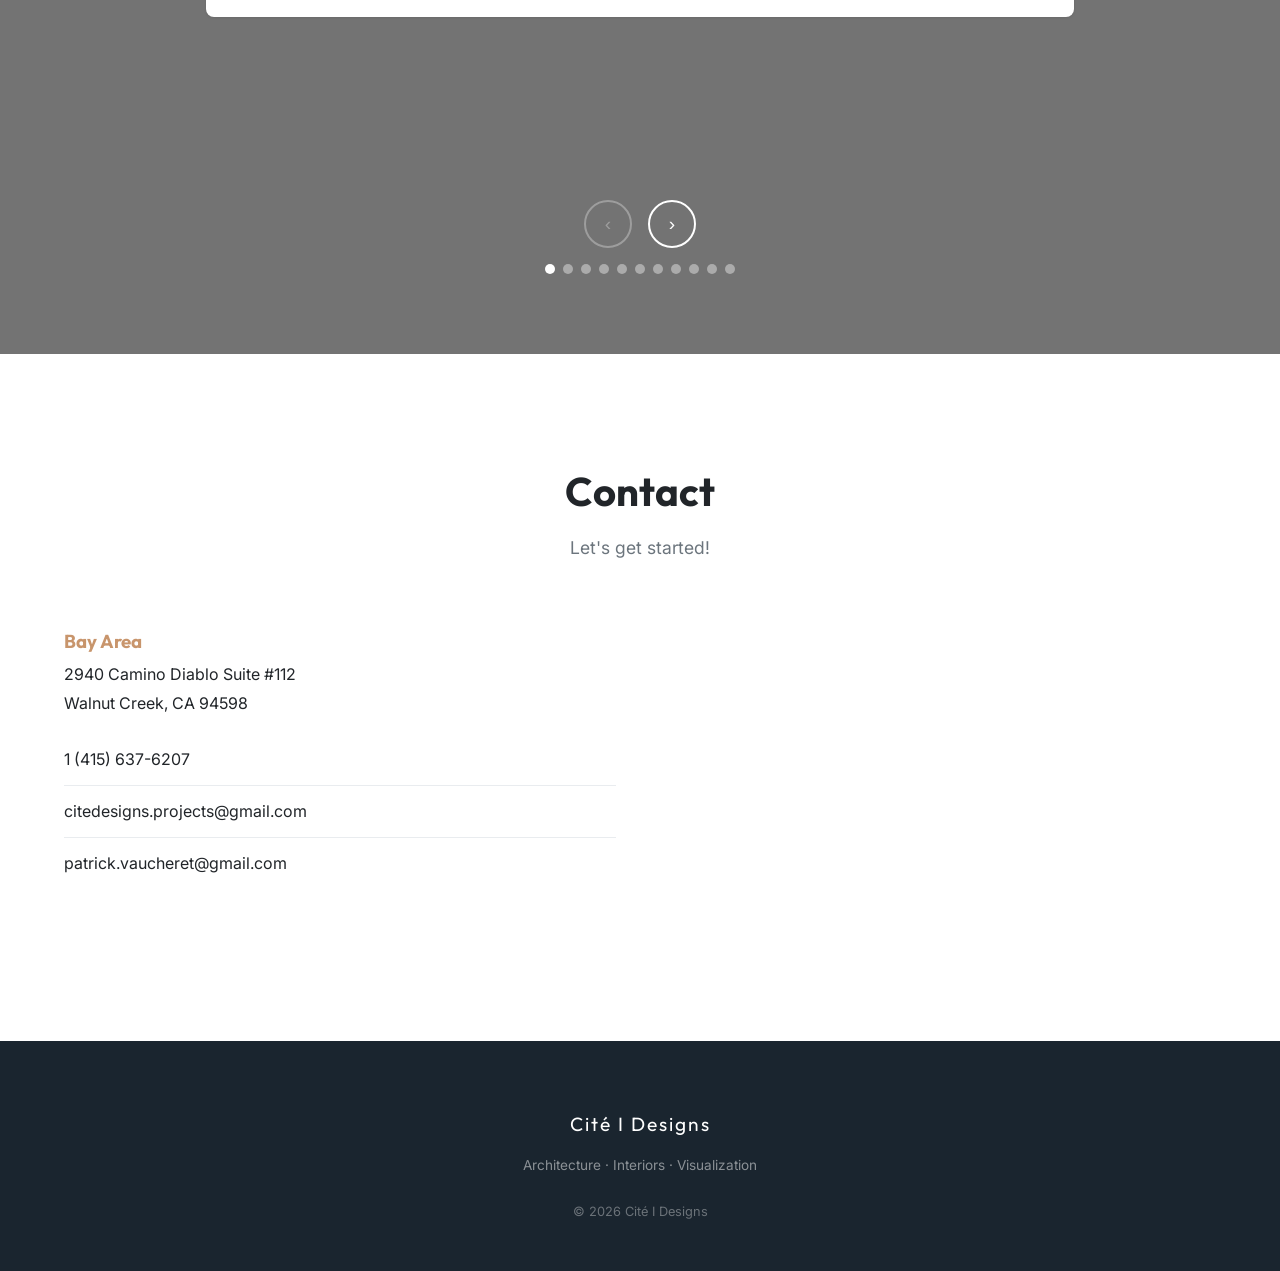
==== commit a009ab32: "Restore 'Cambridge, MA' location on Multifamily Condo Kitchen Remodel card" ====
--- a/index.html
+++ b/index.html
@@ -329,7 +329,7 @@
             </div>
             <div class="work-card-overlay">
               <h3>Multifamily Condo Kitchen Remodel</h3>
-              <p>&nbsp;</p>
+              <p>Cambridge, MA</p>
             </div>
           </div>
           <div class="work-card" role="group" aria-roledescription="carousel" aria-label="California St. ADU photos">
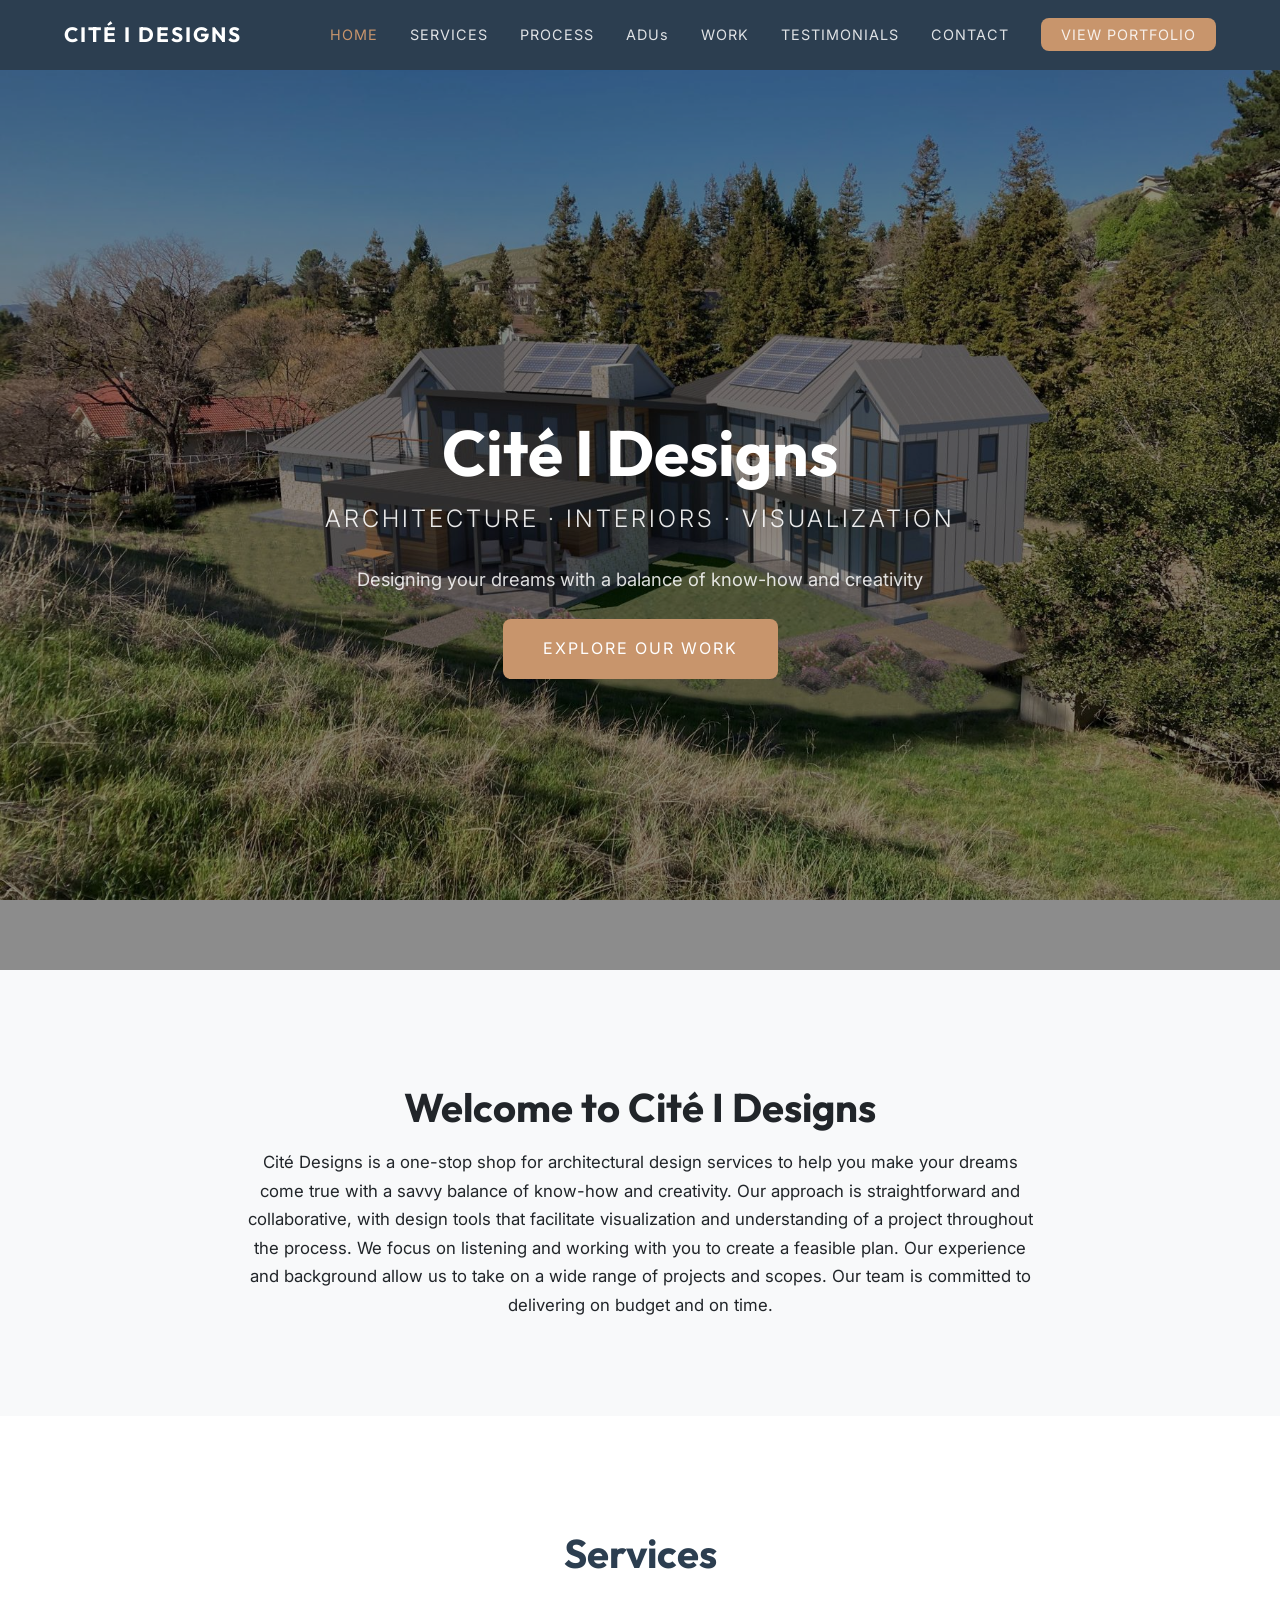
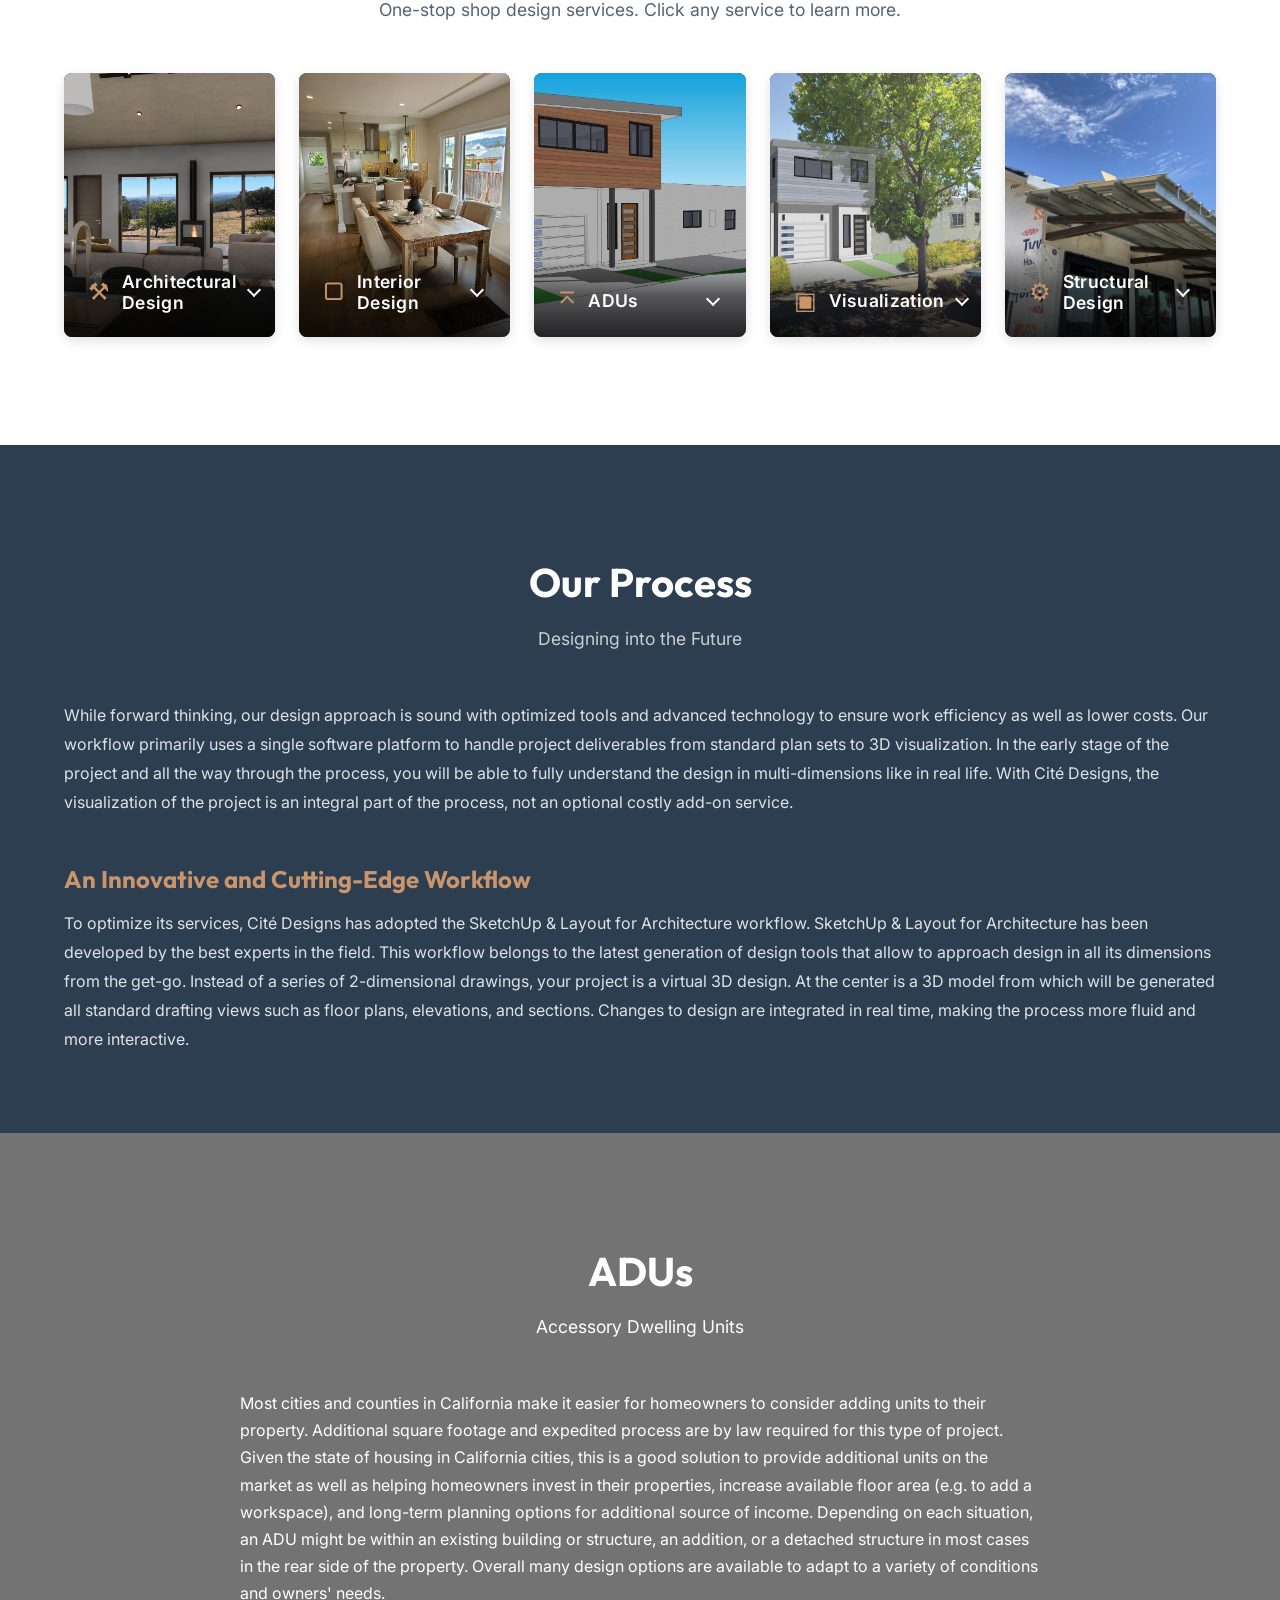
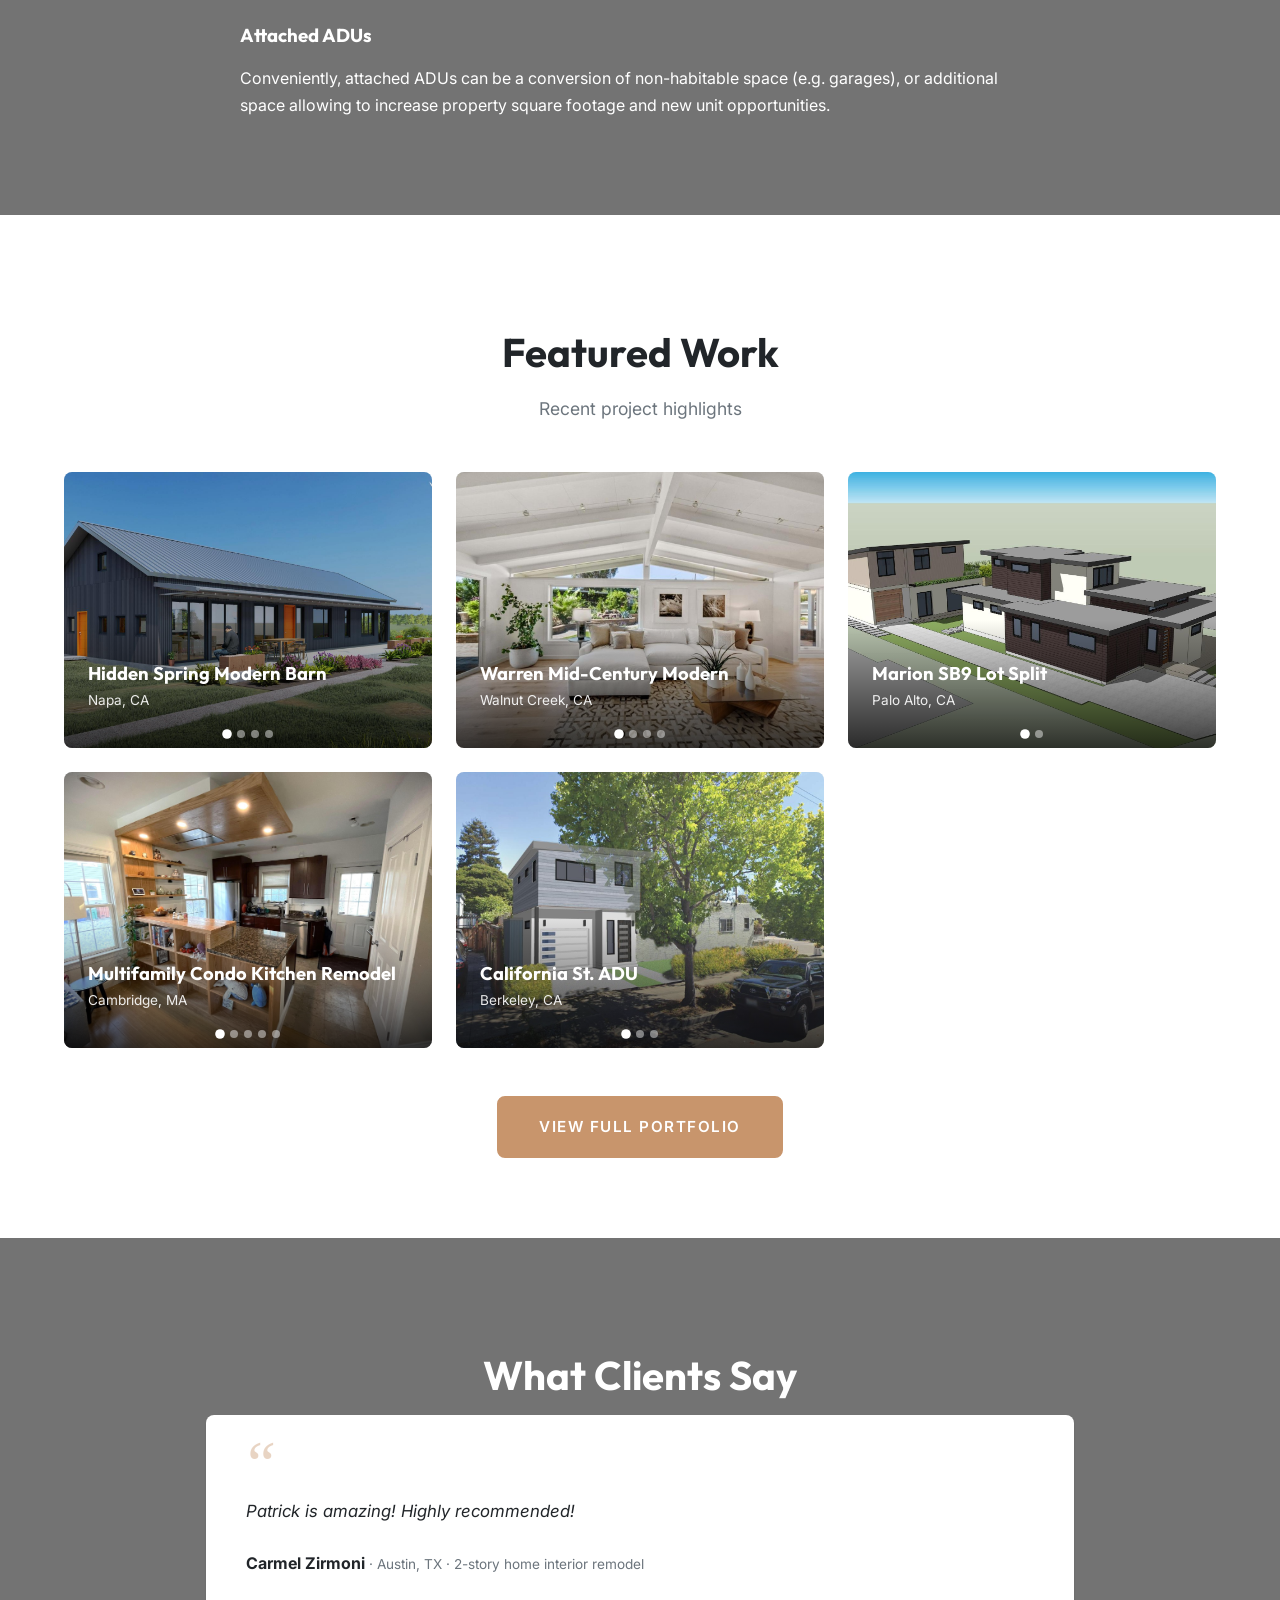
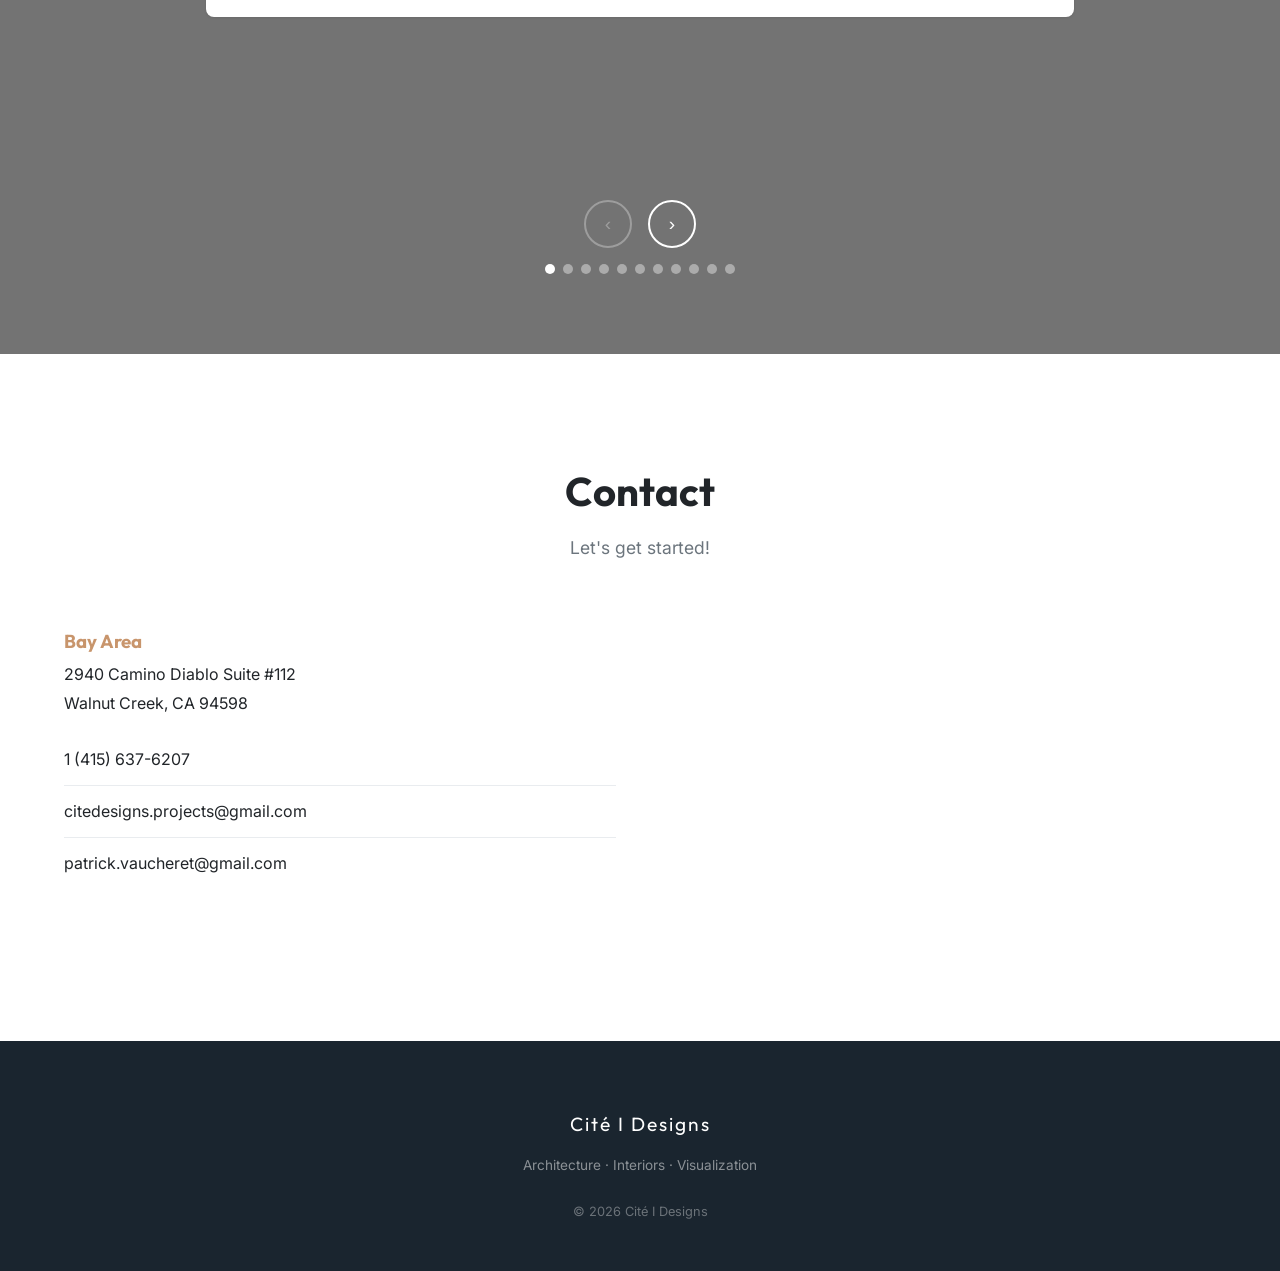
==== commit 9f219a1c: "Apply dad's feedback: revert work-page subtitle, rename service to Structural Design - Restore work." ====
--- a/index.html
+++ b/index.html
@@ -30,7 +30,7 @@
   <link rel="preconnect" href="https://fonts.googleapis.com">
   <link rel="preconnect" href="https://fonts.gstatic.com" crossorigin>
   <link href="https://fonts.googleapis.com/css2?family=Inter:wght@400;500;600&family=Outfit:wght@400;500;600;700&display=swap" rel="stylesheet">
-  <link rel="stylesheet" href="css/style.css?v=20260424">
+  <link rel="stylesheet" href="css/style.css?v=20260426">
 
   <script type="application/ld+json">
   {
@@ -156,7 +156,7 @@
             <div class="service-card-images" aria-hidden="true"></div>
             <div class="service-card-overlay">
               <span class="service-icon" aria-hidden="true">&#9881;</span>
-              <h3>Structural &amp; Technical Coordination</h3>
+              <h3>Structural Design</h3>
               <span class="service-card-chevron" aria-hidden="true"></span>
             </div>
           </button>
--- a/css/style.css
+++ b/css/style.css
@@ -305,14 +305,6 @@
 }
 
 .hero-tagline {
-  margin: 0.6rem 0 0;
-  font-size: 1rem;
-  letter-spacing: 1px;
-  font-weight: 400;
-  opacity: 0.85;
-}
-
-.hero-tagline {
   font-size: 1.15rem;
   max-width: 600px;
   margin: 1.5rem auto;
@@ -361,11 +353,6 @@
   .hero-subtitle {
     font-size: 1rem;
     letter-spacing: 2px;
-  }
-
-  .hero-tagline {
-    font-size: 0.85rem;
-    letter-spacing: 0.5px;
   }
 }
 
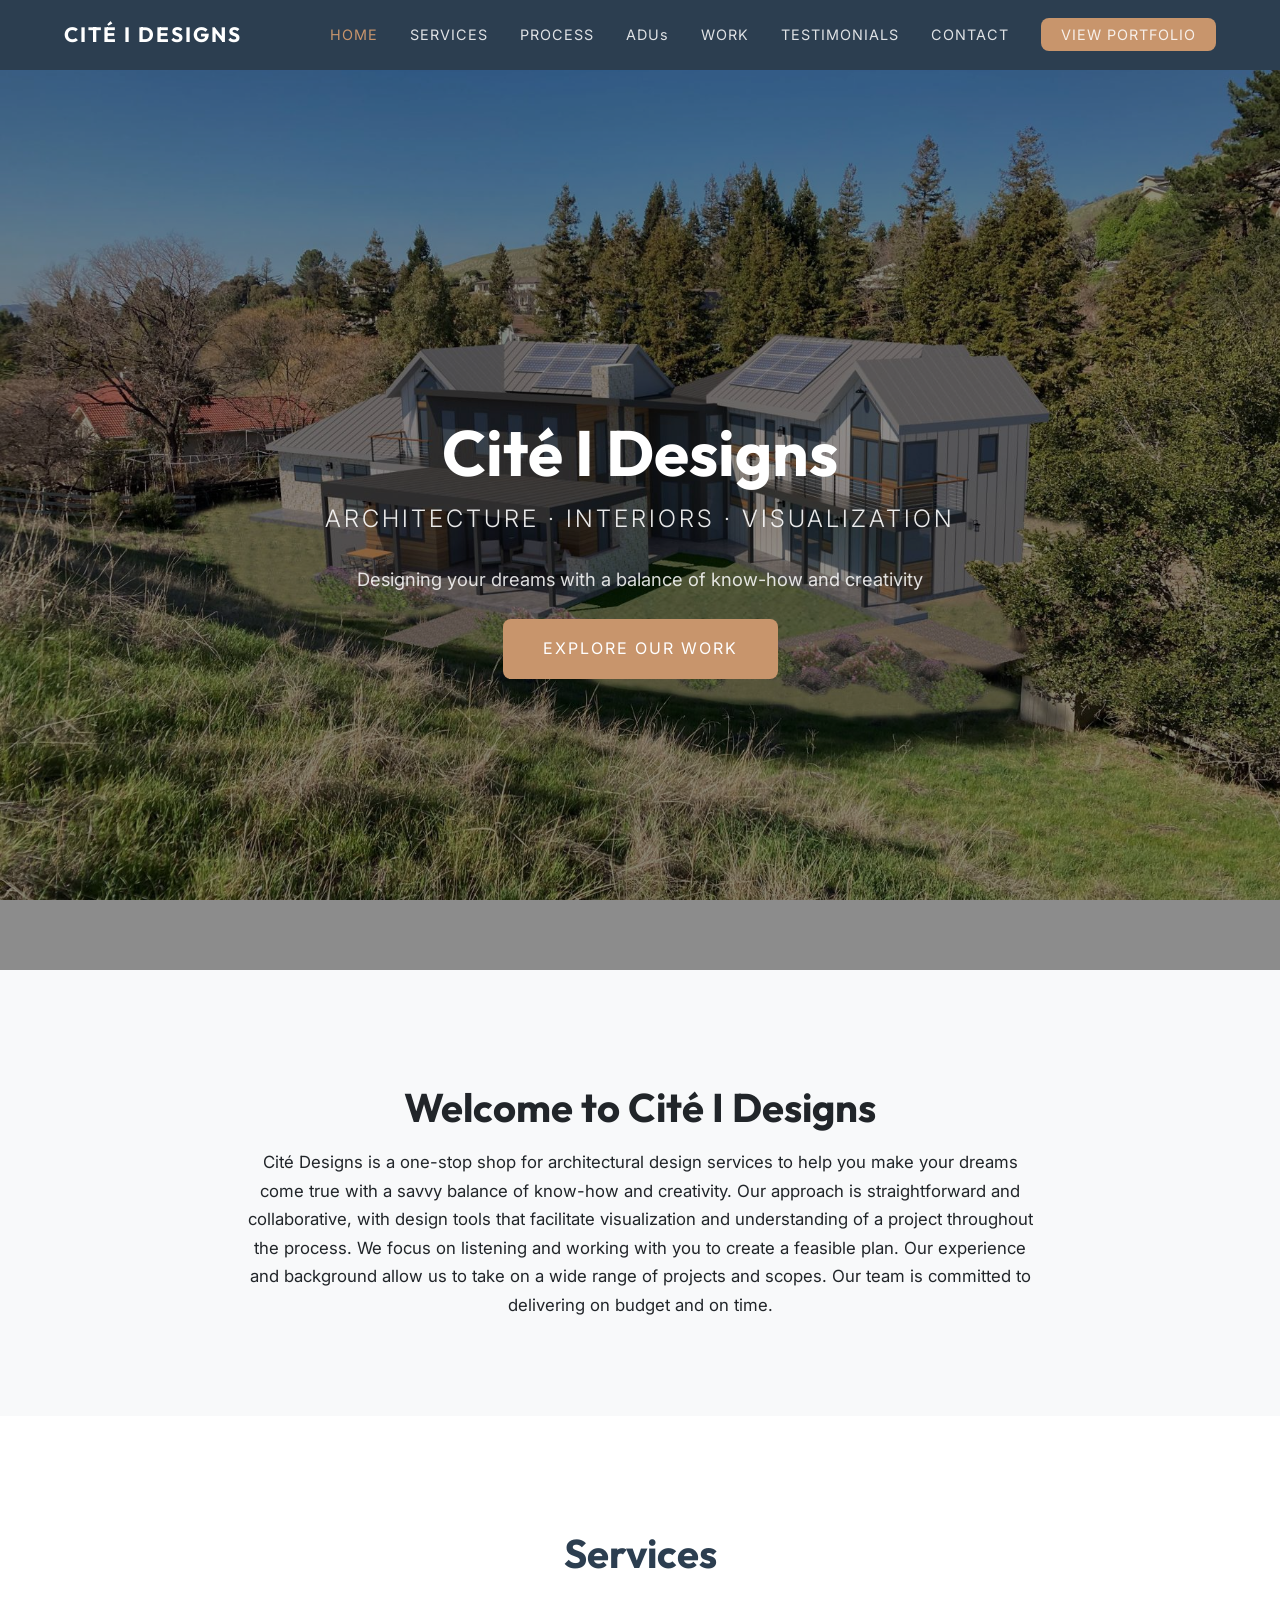
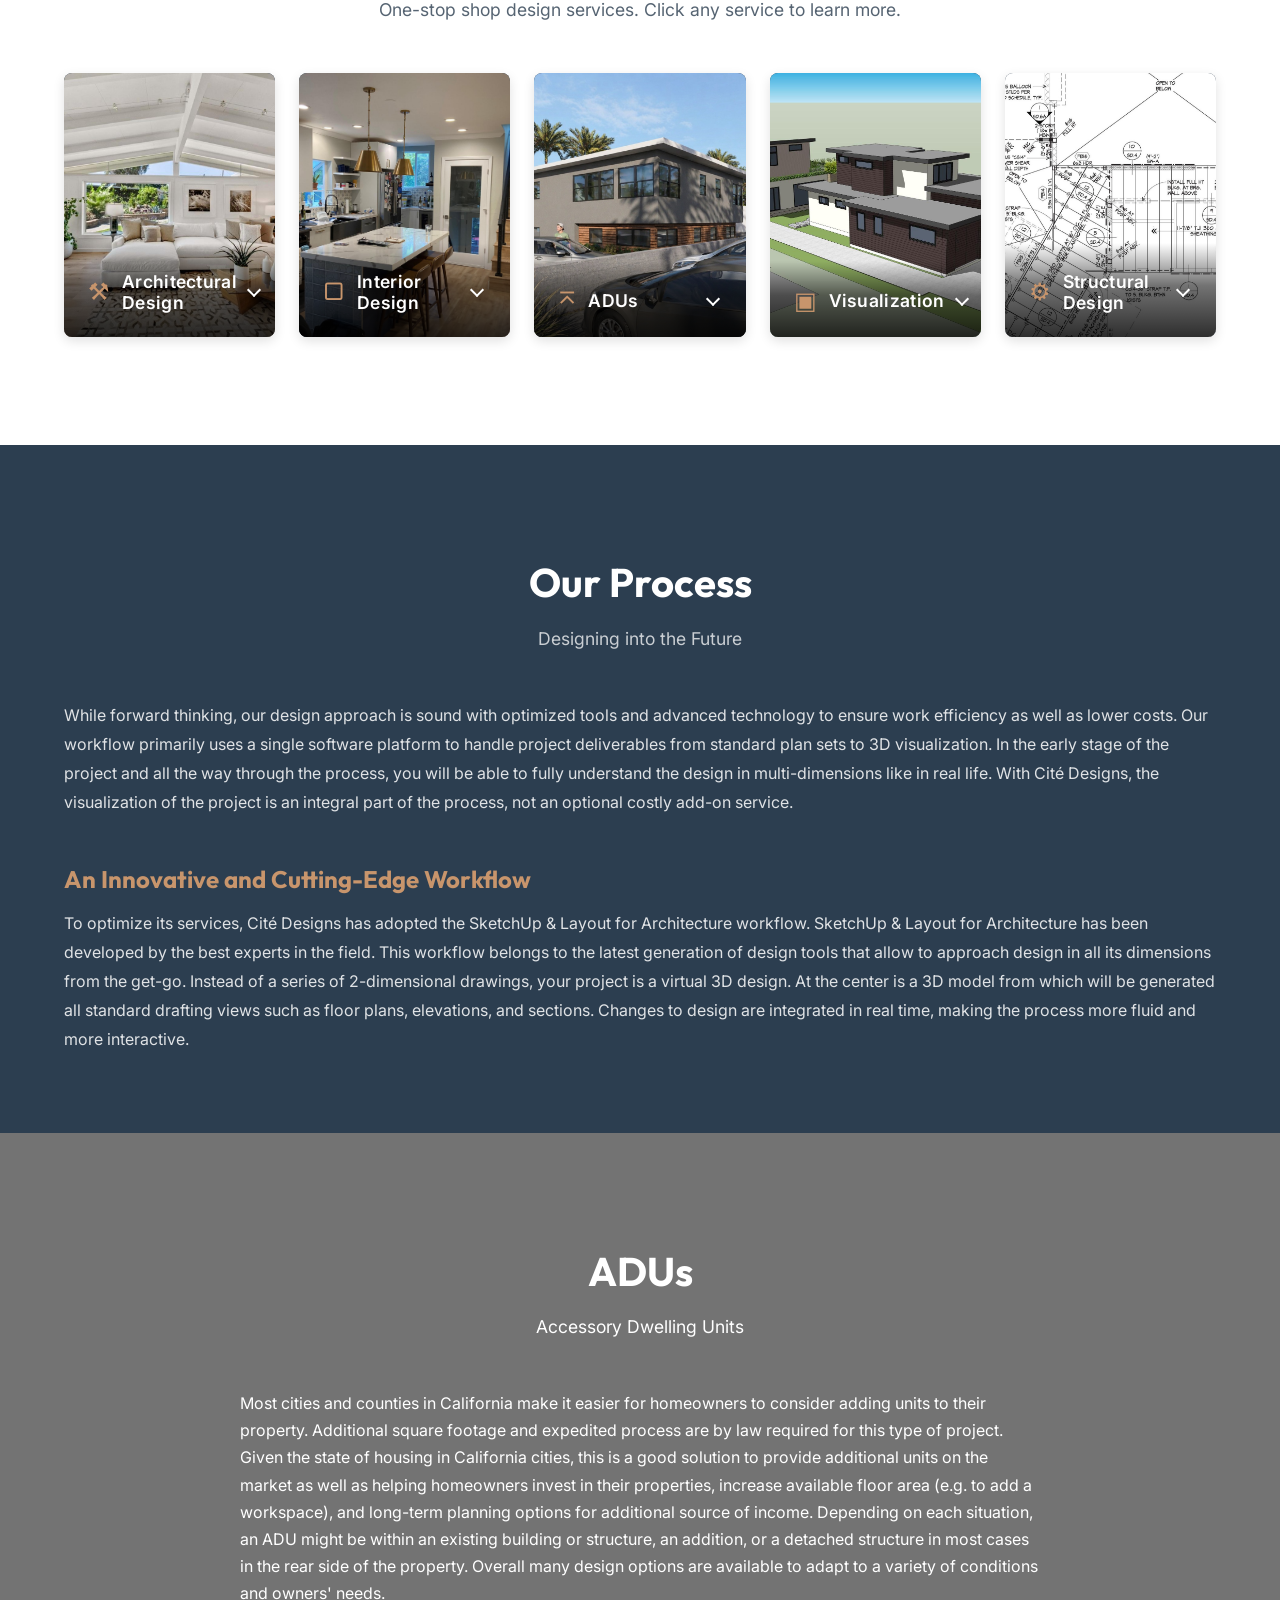
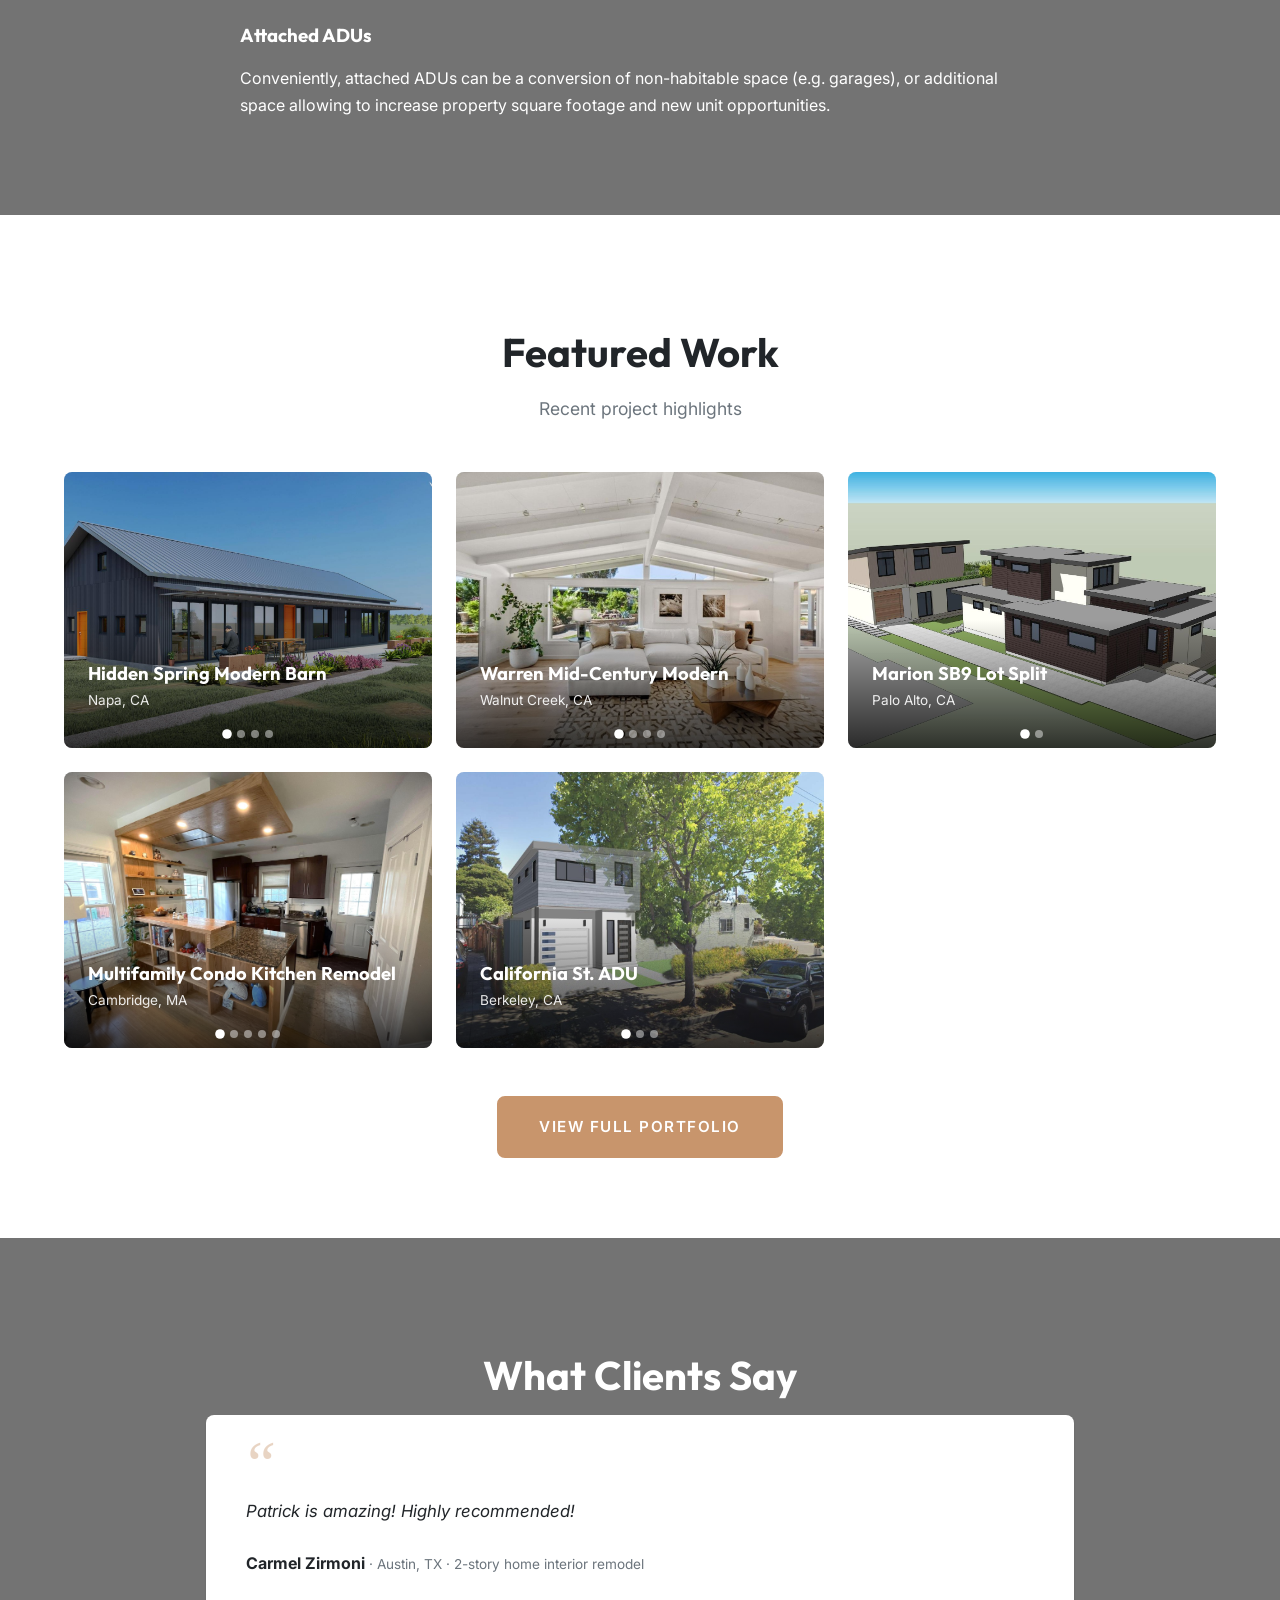
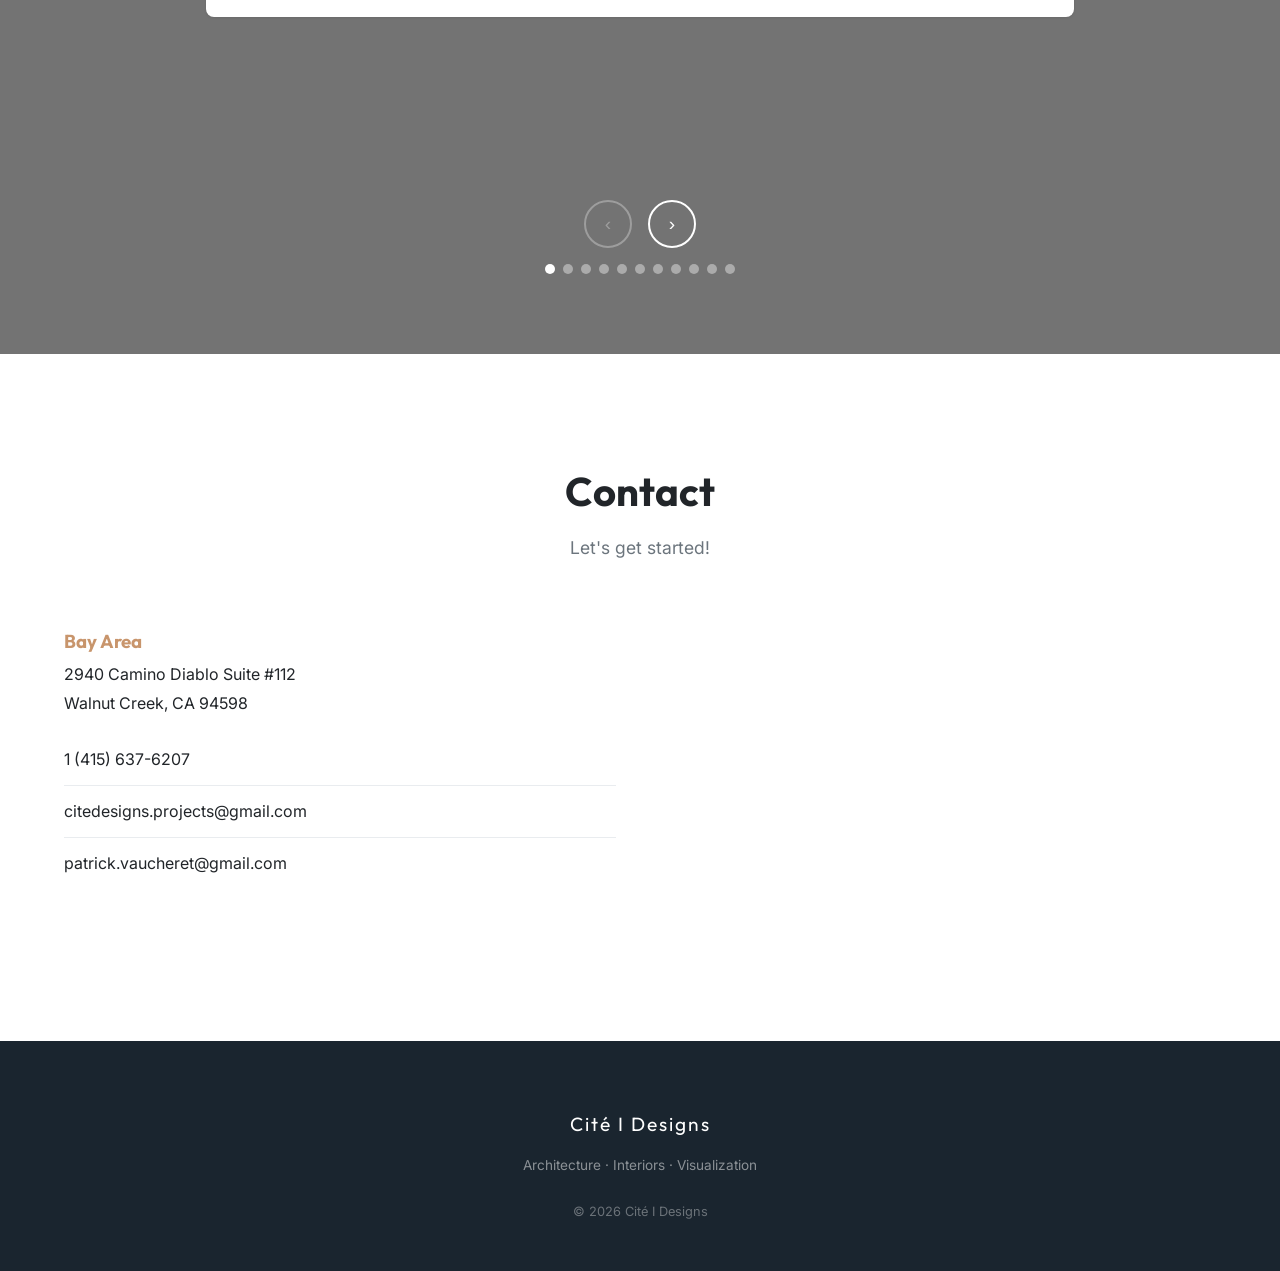
==== commit 5d7a9717: "Use architectural styles list as work-page hero subtitle Replace the previous subtitle with the styl" ====
--- a/index.html
+++ b/index.html
@@ -30,7 +30,7 @@
   <link rel="preconnect" href="https://fonts.googleapis.com">
   <link rel="preconnect" href="https://fonts.gstatic.com" crossorigin>
   <link href="https://fonts.googleapis.com/css2?family=Inter:wght@400;500;600&family=Outfit:wght@400;500;600;700&display=swap" rel="stylesheet">
-  <link rel="stylesheet" href="css/style.css?v=20260426">
+  <link rel="stylesheet" href="css/style.css?v=20260426b">
 
   <script type="application/ld+json">
   {
--- a/css/style.css
+++ b/css/style.css
@@ -304,6 +304,11 @@
   margin: 0;
 }
 
+.hero-subtitle-styles {
+  font-size: 1.15rem;
+  letter-spacing: 2px;
+}
+
 .hero-tagline {
   font-size: 1.15rem;
   max-width: 600px;
@@ -353,6 +358,11 @@
   .hero-subtitle {
     font-size: 1rem;
     letter-spacing: 2px;
+  }
+
+  .hero-subtitle-styles {
+    font-size: 0.78rem;
+    letter-spacing: 1px;
   }
 }
 
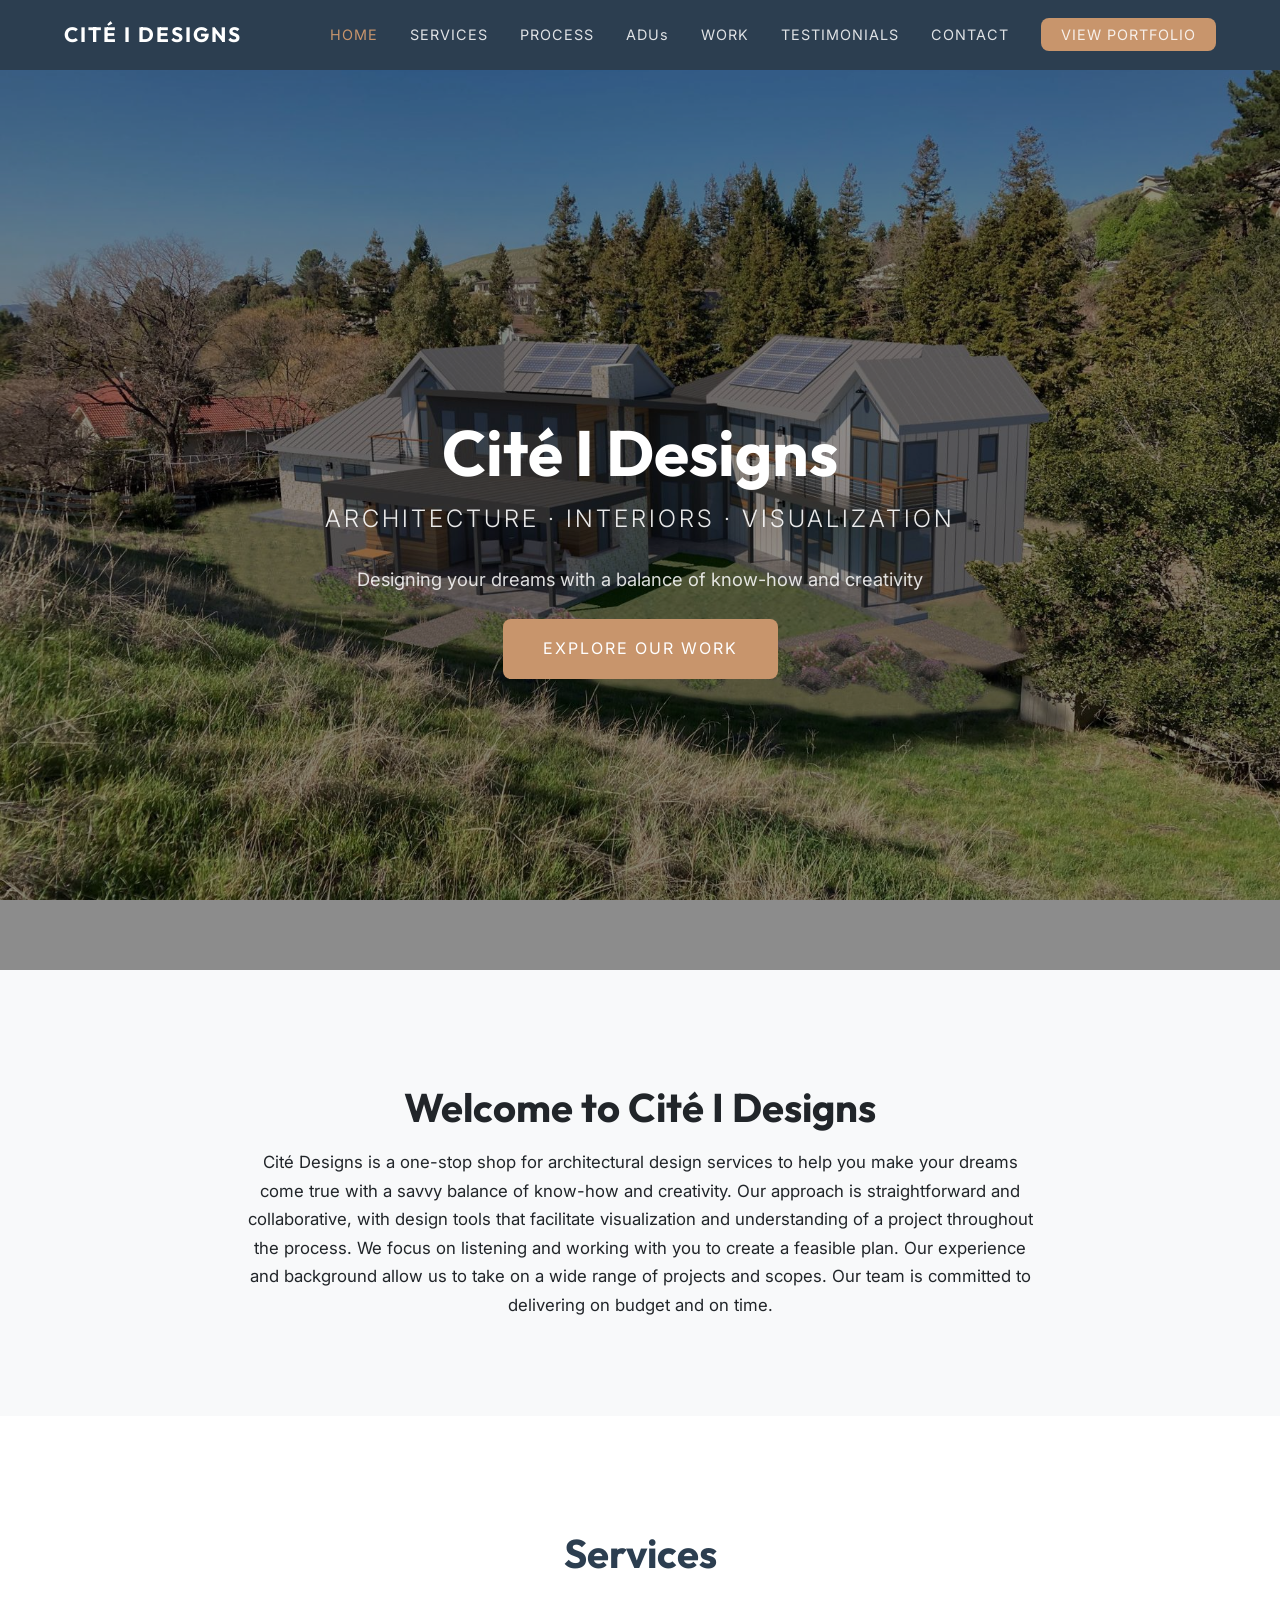
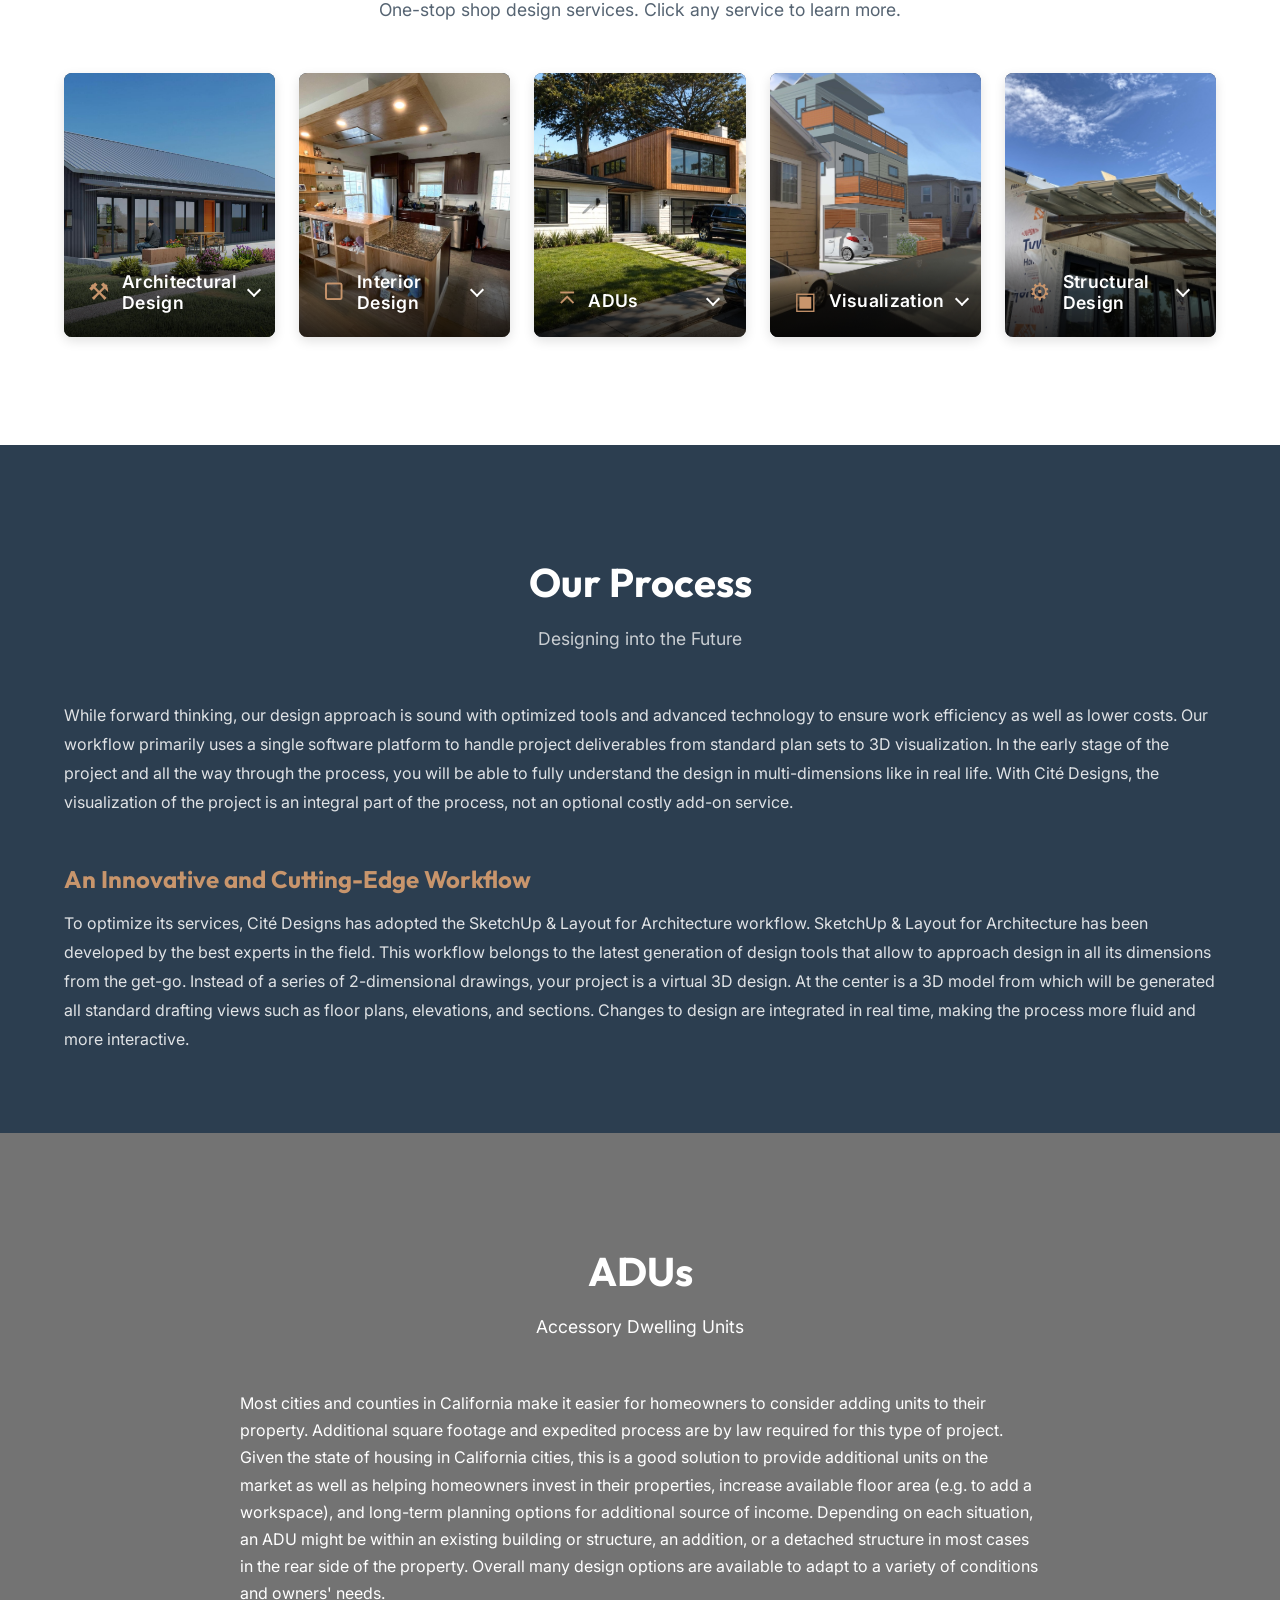
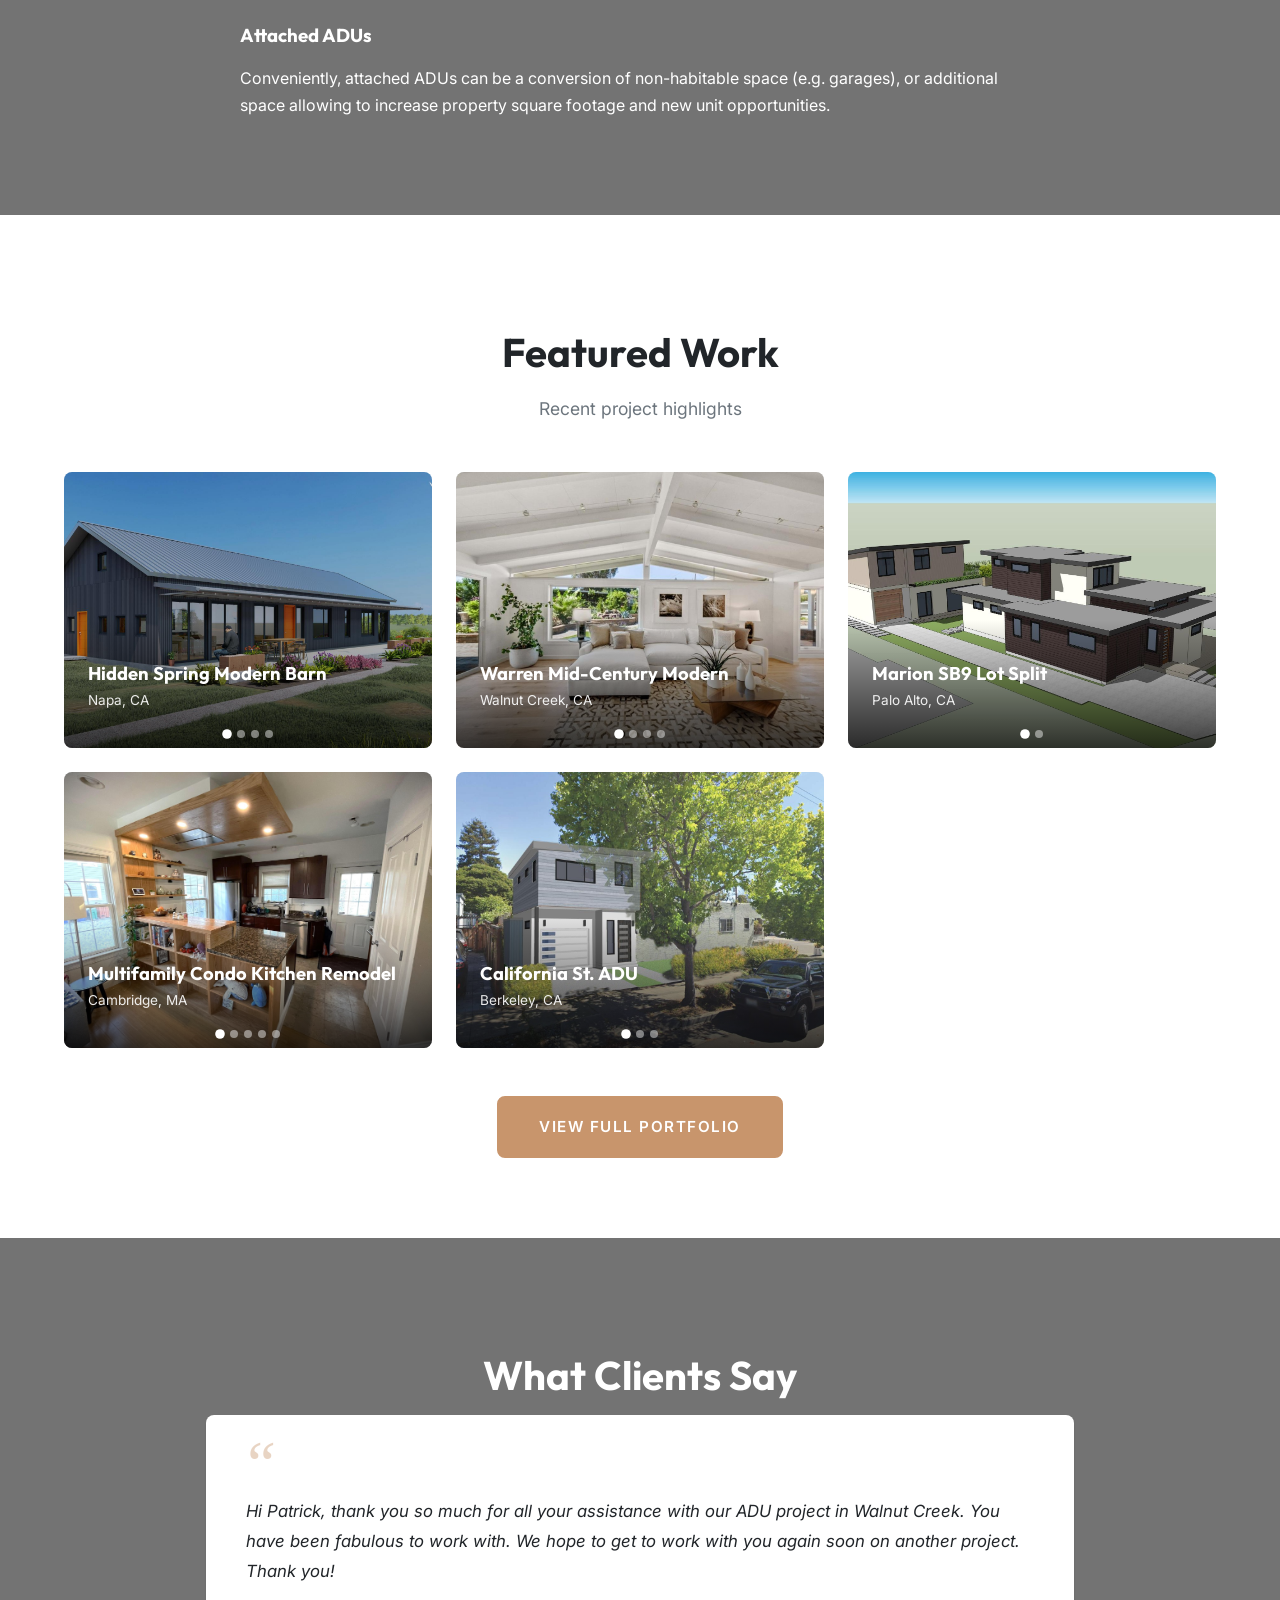
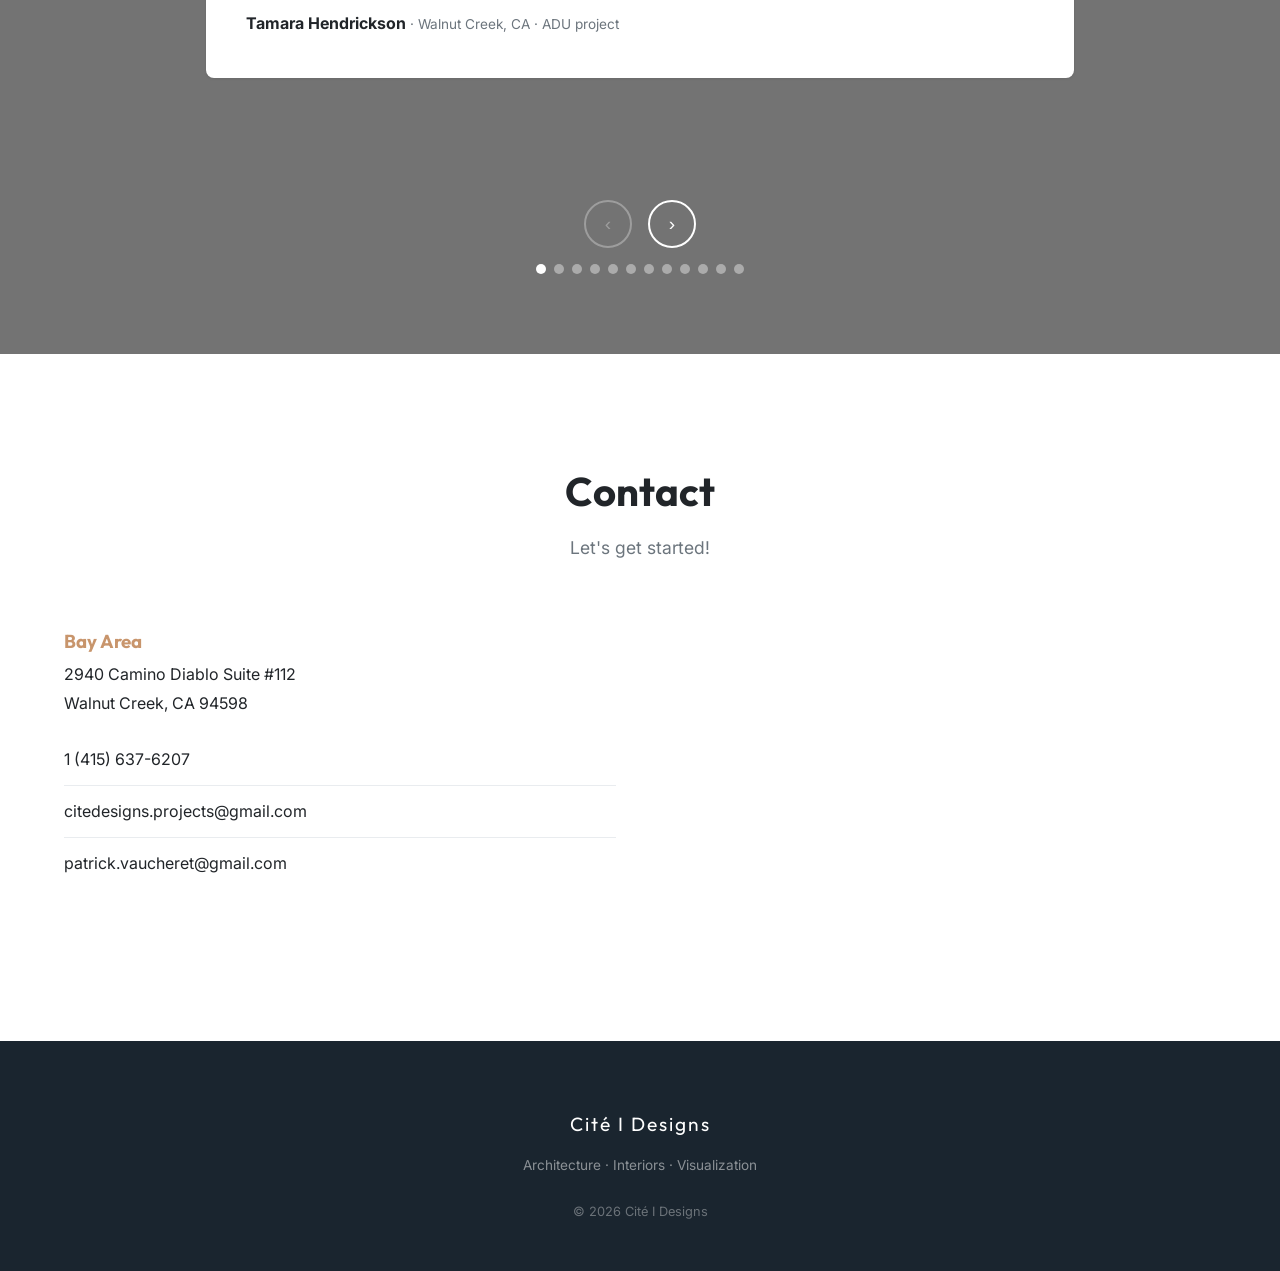
==== commit d628bce5: "Add Tamara Hendrickson ADU testimonial" ====
--- a/index.html
+++ b/index.html
@@ -364,6 +364,12 @@
           <div class="testimonial-track">
             <div class="testimonial-slide">
               <div class="testimonial-card">
+                <blockquote><p>Hi Patrick, thank you so much for all your assistance with our ADU project in Walnut Creek. You have been fabulous to work with. We hope to get to work with you again soon on another project. Thank you!</p></blockquote>
+                <footer><strong>Tamara Hendrickson</strong> <span class="client-project">&middot; Walnut Creek, CA &middot; ADU project</span></footer>
+              </div>
+            </div>
+            <div class="testimonial-slide">
+              <div class="testimonial-card">
                 <blockquote><p>Patrick is amazing! Highly recommended!</p></blockquote>
                 <footer><strong>Carmel Zirmoni</strong> <span class="client-project">&middot; Austin, TX &middot; 2-story home interior remodel</span></footer>
               </div>
@@ -446,6 +452,7 @@
           <button class="testimonial-dot" aria-label="Testimonial 9"></button>
           <button class="testimonial-dot" aria-label="Testimonial 10"></button>
           <button class="testimonial-dot" aria-label="Testimonial 11"></button>
+          <button class="testimonial-dot" aria-label="Testimonial 12"></button>
         </div>
       </div>
     </section>
